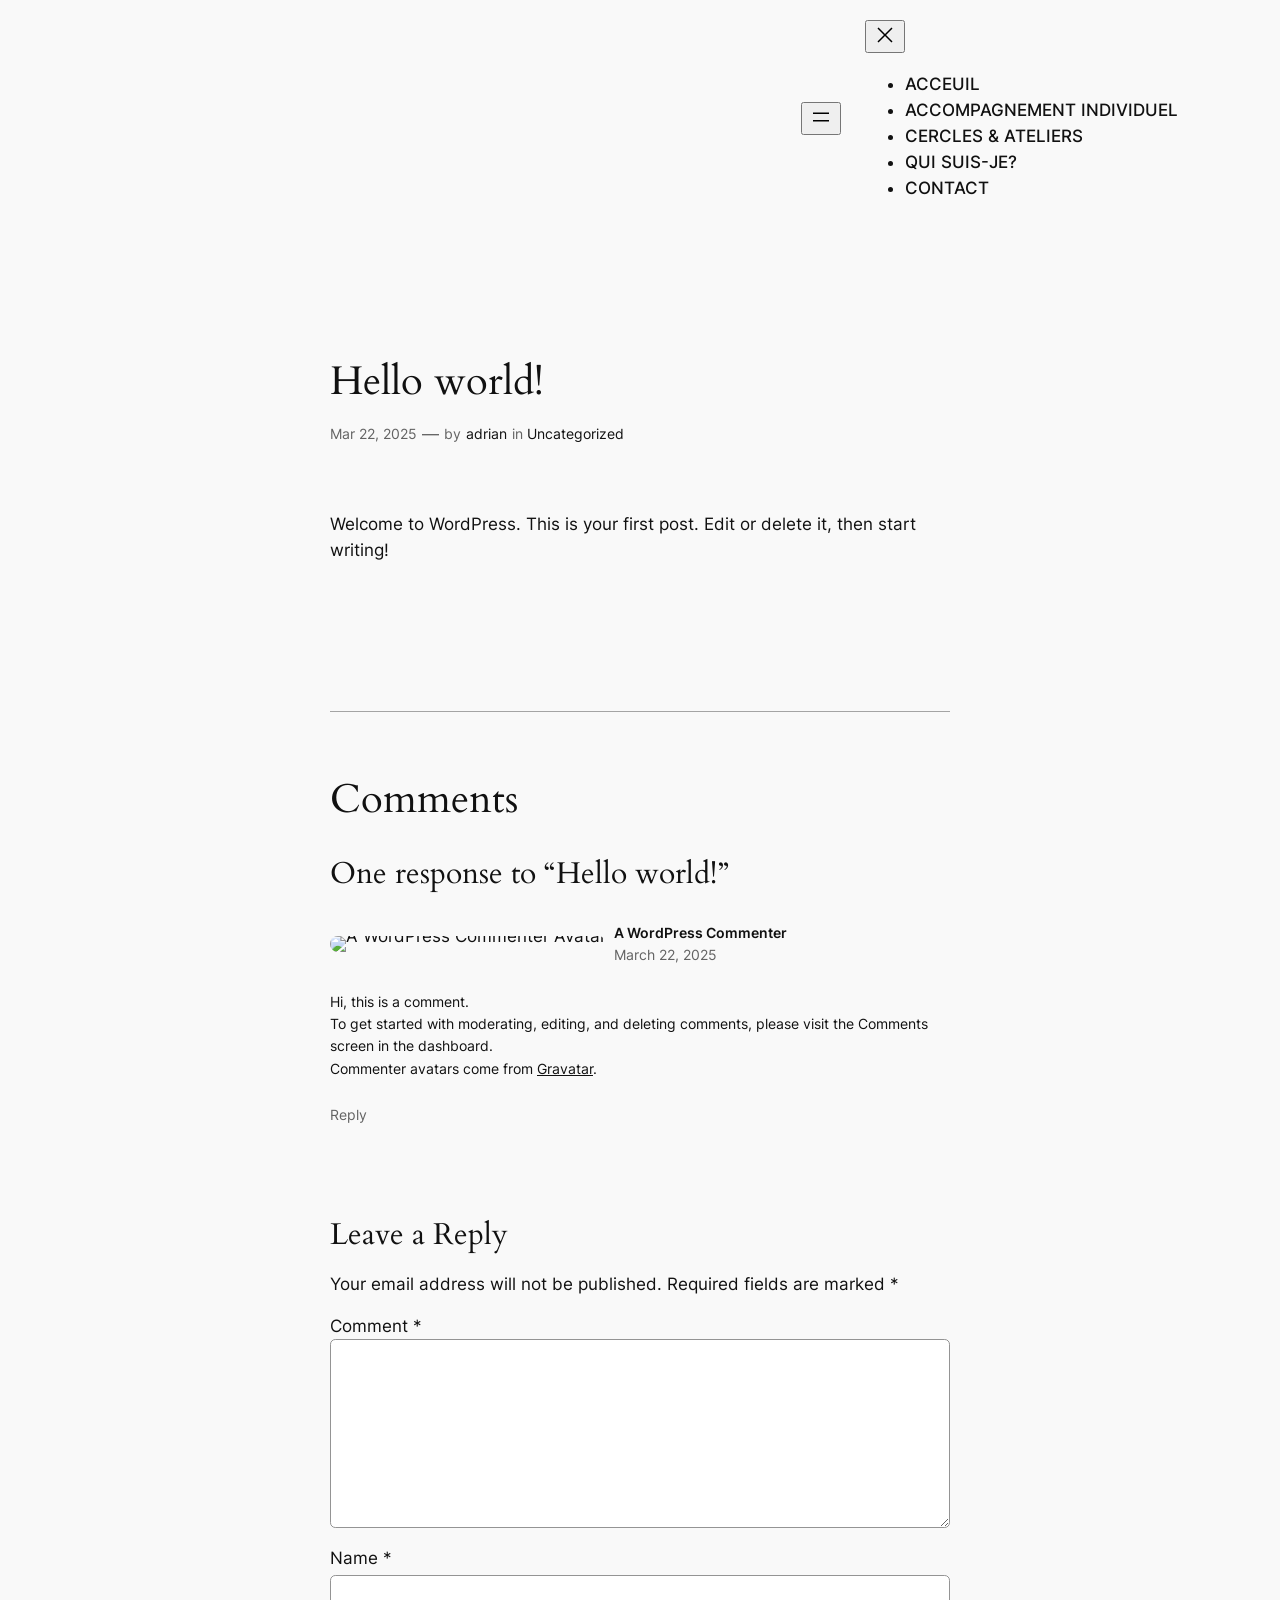
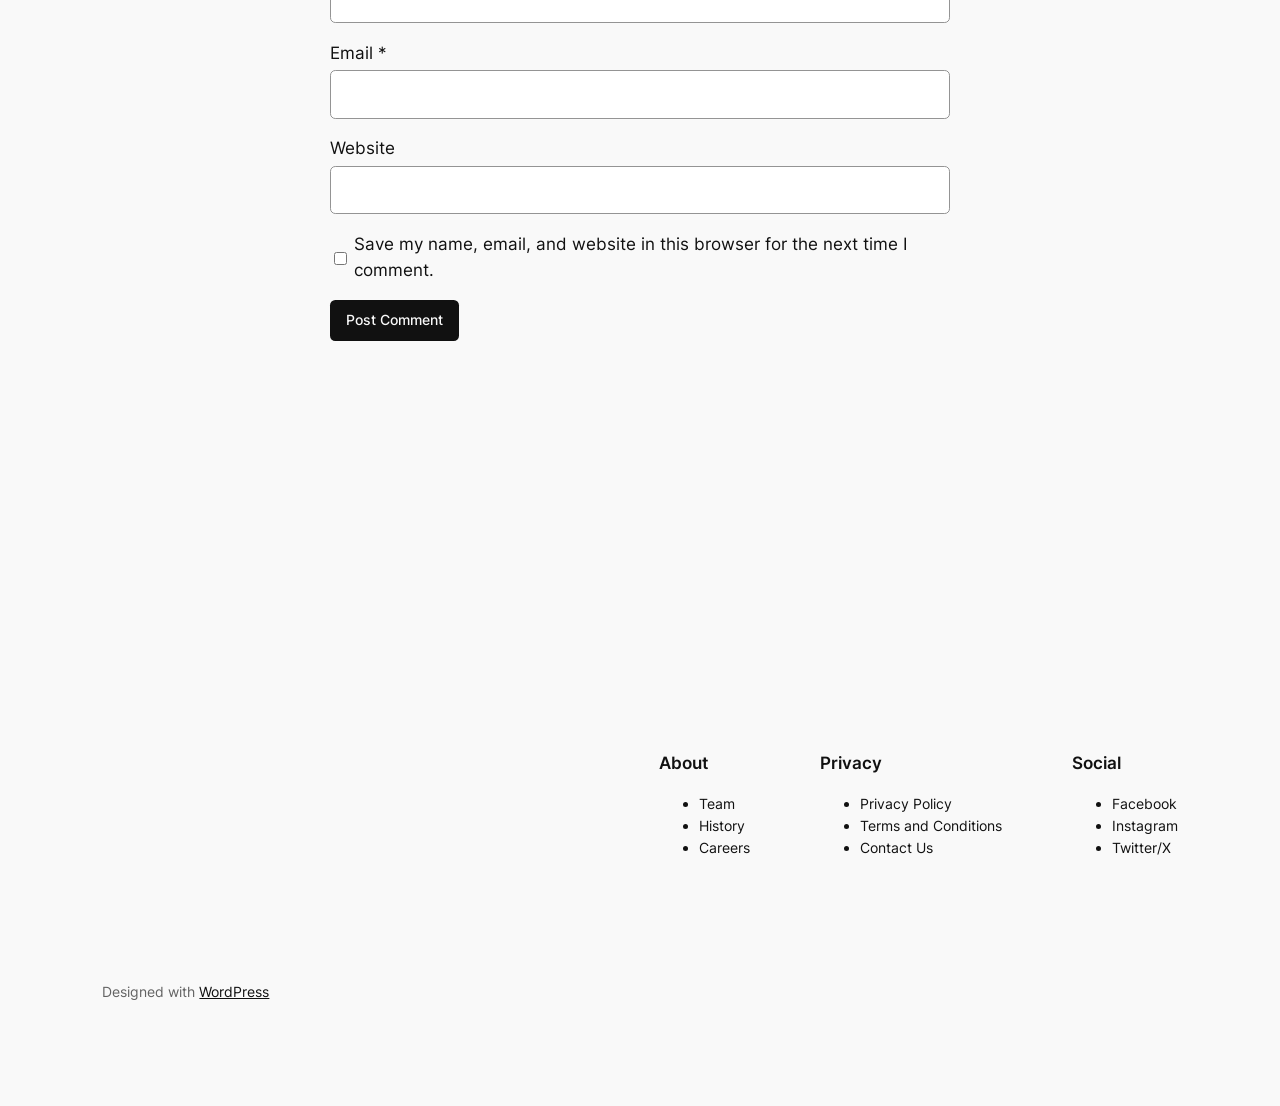
==== hello-world/index.html @ 6c6cd948 "first commit" ====
<!DOCTYPE html>
<html lang="en-US">
<head>
	<meta charset="UTF-8">
	<meta name="viewport" content="width=device-width, initial-scale=1">
<meta name="robots" content="max-image-preview:large">
	<style>img:is([sizes="auto" i], [sizes^="auto," i]) { contain-intrinsic-size: 3000px 1500px }</style>
	<title>Hello world!</title>
<link rel="alternate" type="application/rss+xml" title=" &raquo; Feed" href="/feed/">
<link rel="alternate" type="application/rss+xml" title=" &raquo; Comments Feed" href="/comments/feed/">
<link rel="alternate" type="application/rss+xml" title=" &raquo; Hello world! Comments Feed" href="/hello-world/feed/">
<script>
window._wpemojiSettings = {"baseUrl":"https:\/\/s.w.org\/images\/core\/emoji\/15.0.3\/72x72\/","ext":".png","svgUrl":"https:\/\/s.w.org\/images\/core\/emoji\/15.0.3\/svg\/","svgExt":".svg","source":{"concatemoji":"\/wp-includes\/js\/wp-emoji-release.min.js?ver=6.7.2"}};
/*! This file is auto-generated */
!function(i,n){var o,s,e;function c(e){try{var t={supportTests:e,timestamp:(new Date).valueOf()};sessionStorage.setItem(o,JSON.stringify(t))}catch(e){}}function p(e,t,n){e.clearRect(0,0,e.canvas.width,e.canvas.height),e.fillText(t,0,0);var t=new Uint32Array(e.getImageData(0,0,e.canvas.width,e.canvas.height).data),r=(e.clearRect(0,0,e.canvas.width,e.canvas.height),e.fillText(n,0,0),new Uint32Array(e.getImageData(0,0,e.canvas.width,e.canvas.height).data));return t.every(function(e,t){return e===r[t]})}function u(e,t,n){switch(t){case"flag":return n(e,"🏳️‍⚧️","🏳️​⚧️")?!1:!n(e,"🇺🇳","🇺​🇳")&&!n(e,"🏴󠁧󠁢󠁥󠁮󠁧󠁿","🏴​󠁧​󠁢​󠁥​󠁮​󠁧​󠁿");case"emoji":return!n(e,"🐦‍⬛","🐦​⬛")}return!1}function f(e,t,n){var r="undefined"!=typeof WorkerGlobalScope&&self instanceof WorkerGlobalScope?new OffscreenCanvas(300,150):i.createElement("canvas"),a=r.getContext("2d",{willReadFrequently:!0}),o=(a.textBaseline="top",a.font="600 32px Arial",{});return e.forEach(function(e){o[e]=t(a,e,n)}),o}function t(e){var t=i.createElement("script");t.src=e,t.defer=!0,i.head.appendChild(t)}"undefined"!=typeof Promise&&(o="wpEmojiSettingsSupports",s=["flag","emoji"],n.supports={everything:!0,everythingExceptFlag:!0},e=new Promise(function(e){i.addEventListener("DOMContentLoaded",e,{once:!0})}),new Promise(function(t){var n=function(){try{var e=JSON.parse(sessionStorage.getItem(o));if("object"==typeof e&&"number"==typeof e.timestamp&&(new Date).valueOf()<e.timestamp+604800&&"object"==typeof e.supportTests)return e.supportTests}catch(e){}return null}();if(!n){if("undefined"!=typeof Worker&&"undefined"!=typeof OffscreenCanvas&&"undefined"!=typeof URL&&URL.createObjectURL&&"undefined"!=typeof Blob)try{var e="postMessage("+f.toString()+"("+[JSON.stringify(s),u.toString(),p.toString()].join(",")+"));",r=new Blob([e],{type:"text/javascript"}),a=new Worker(URL.createObjectURL(r),{name:"wpTestEmojiSupports"});return void(a.onmessage=function(e){c(n=e.data),a.terminate(),t(n)})}catch(e){}c(n=f(s,u,p))}t(n)}).then(function(e){for(var t in e)n.supports[t]=e[t],n.supports.everything=n.supports.everything&&n.supports[t],"flag"!==t&&(n.supports.everythingExceptFlag=n.supports.everythingExceptFlag&&n.supports[t]);n.supports.everythingExceptFlag=n.supports.everythingExceptFlag&&!n.supports.flag,n.DOMReady=!1,n.readyCallback=function(){n.DOMReady=!0}}).then(function(){return e}).then(function(){var e;n.supports.everything||(n.readyCallback(),(e=n.source||{}).concatemoji?t(e.concatemoji):e.wpemoji&&e.twemoji&&(t(e.twemoji),t(e.wpemoji)))}))}((window,document),window._wpemojiSettings);
</script>
<style id="wp-block-site-logo-inline-css">.wp-block-site-logo{box-sizing:border-box;line-height:0}.wp-block-site-logo a{display:inline-block;line-height:0}.wp-block-site-logo.is-default-size img{height:auto;width:120px}.wp-block-site-logo img{height:auto;max-width:100%}.wp-block-site-logo a,.wp-block-site-logo img{border-radius:inherit}.wp-block-site-logo.aligncenter{margin-left:auto;margin-right:auto;text-align:center}:root :where(.wp-block-site-logo.is-style-rounded){border-radius:9999px}</style>
<style id="wp-block-group-inline-css">.wp-block-group{box-sizing:border-box}:where(.wp-block-group.wp-block-group-is-layout-constrained){position:relative}</style>
<style id="wp-block-navigation-link-inline-css">.wp-block-navigation .wp-block-navigation-item__label{overflow-wrap:break-word}.wp-block-navigation .wp-block-navigation-item__description{display:none}.link-ui-tools{border-top:1px solid #f0f0f0;padding:8px}.link-ui-block-inserter{padding-top:8px}.link-ui-block-inserter__back{margin-left:8px;text-transform:uppercase}

				.is-style-arrow-link .wp-block-navigation-item__label:after {
					content: "\2197";
					padding-inline-start: 0.25rem;
					vertical-align: middle;
					text-decoration: none;
					display: inline-block;
				}</style>
<link rel="stylesheet" id="wp-block-navigation-css" href="/wp-includes/blocks/navigation/style.min.css?ver=6.7.2" media="all">
<style id="wp-block-post-featured-image-inline-css">.wp-block-post-featured-image{margin-left:0;margin-right:0}.wp-block-post-featured-image a{display:block;height:100%}.wp-block-post-featured-image :where(img){box-sizing:border-box;height:auto;max-width:100%;vertical-align:bottom;width:100%}.wp-block-post-featured-image.alignfull img,.wp-block-post-featured-image.alignwide img{width:100%}.wp-block-post-featured-image .wp-block-post-featured-image__overlay.has-background-dim{background-color:#000;inset:0;position:absolute}.wp-block-post-featured-image{position:relative}.wp-block-post-featured-image .wp-block-post-featured-image__overlay.has-background-gradient{background-color:initial}.wp-block-post-featured-image .wp-block-post-featured-image__overlay.has-background-dim-0{opacity:0}.wp-block-post-featured-image .wp-block-post-featured-image__overlay.has-background-dim-10{opacity:.1}.wp-block-post-featured-image .wp-block-post-featured-image__overlay.has-background-dim-20{opacity:.2}.wp-block-post-featured-image .wp-block-post-featured-image__overlay.has-background-dim-30{opacity:.3}.wp-block-post-featured-image .wp-block-post-featured-image__overlay.has-background-dim-40{opacity:.4}.wp-block-post-featured-image .wp-block-post-featured-image__overlay.has-background-dim-50{opacity:.5}.wp-block-post-featured-image .wp-block-post-featured-image__overlay.has-background-dim-60{opacity:.6}.wp-block-post-featured-image .wp-block-post-featured-image__overlay.has-background-dim-70{opacity:.7}.wp-block-post-featured-image .wp-block-post-featured-image__overlay.has-background-dim-80{opacity:.8}.wp-block-post-featured-image .wp-block-post-featured-image__overlay.has-background-dim-90{opacity:.9}.wp-block-post-featured-image .wp-block-post-featured-image__overlay.has-background-dim-100{opacity:1}.wp-block-post-featured-image:where(.alignleft,.alignright){width:100%}</style>
<style id="wp-block-post-title-inline-css">.wp-block-post-title{box-sizing:border-box;word-break:break-word}.wp-block-post-title :where(a){display:inline-block;font-family:inherit;font-size:inherit;font-style:inherit;font-weight:inherit;letter-spacing:inherit;line-height:inherit;text-decoration:inherit}</style>
<style id="wp-block-post-date-inline-css">.wp-block-post-date{box-sizing:border-box}</style>
<style id="wp-block-paragraph-inline-css">.is-small-text{font-size:.875em}.is-regular-text{font-size:1em}.is-large-text{font-size:2.25em}.is-larger-text{font-size:3em}.has-drop-cap:not(:focus):first-letter{float:left;font-size:8.4em;font-style:normal;font-weight:100;line-height:.68;margin:.05em .1em 0 0;text-transform:uppercase}body.rtl .has-drop-cap:not(:focus):first-letter{float:none;margin-left:.1em}p.has-drop-cap.has-background{overflow:hidden}:root :where(p.has-background){padding:1.25em 2.375em}:where(p.has-text-color:not(.has-link-color)) a{color:inherit}p.has-text-align-left[style*="writing-mode:vertical-lr"],p.has-text-align-right[style*="writing-mode:vertical-rl"]{rotate:180deg}</style>
<style id="wp-block-post-author-name-inline-css">.wp-block-post-author-name{box-sizing:border-box}</style>
<style id="wp-block-post-terms-inline-css">.wp-block-post-terms{box-sizing:border-box}.wp-block-post-terms .wp-block-post-terms__separator{white-space:pre-wrap}

				.is-style-pill a,
				.is-style-pill span:not([class], [data-rich-text-placeholder]) {
					display: inline-block;
					background-color: var(--wp--preset--color--base-2);
					padding: 0.375rem 0.875rem;
					border-radius: var(--wp--preset--spacing--20);
				}

				.is-style-pill a:hover {
					background-color: var(--wp--preset--color--contrast-3);
				}</style>
<style id="wp-block-post-content-inline-css">.wp-block-post-content{display:flow-root}</style>
<style id="wp-block-spacer-inline-css">.wp-block-spacer{clear:both}</style>
<style id="wp-block-separator-inline-css">@charset "UTF-8";.wp-block-separator{border:none;border-top:2px solid}:root :where(.wp-block-separator.is-style-dots){height:auto;line-height:1;text-align:center}:root :where(.wp-block-separator.is-style-dots):before{color:currentColor;content:"···";font-family:serif;font-size:1.5em;letter-spacing:2em;padding-left:2em}.wp-block-separator.is-style-dots{background:none!important;border:none!important}</style>
<style id="wp-block-heading-inline-css">h1.has-background,h2.has-background,h3.has-background,h4.has-background,h5.has-background,h6.has-background{padding:1.25em 2.375em}h1.has-text-align-left[style*=writing-mode]:where([style*=vertical-lr]),h1.has-text-align-right[style*=writing-mode]:where([style*=vertical-rl]),h2.has-text-align-left[style*=writing-mode]:where([style*=vertical-lr]),h2.has-text-align-right[style*=writing-mode]:where([style*=vertical-rl]),h3.has-text-align-left[style*=writing-mode]:where([style*=vertical-lr]),h3.has-text-align-right[style*=writing-mode]:where([style*=vertical-rl]),h4.has-text-align-left[style*=writing-mode]:where([style*=vertical-lr]),h4.has-text-align-right[style*=writing-mode]:where([style*=vertical-rl]),h5.has-text-align-left[style*=writing-mode]:where([style*=vertical-lr]),h5.has-text-align-right[style*=writing-mode]:where([style*=vertical-rl]),h6.has-text-align-left[style*=writing-mode]:where([style*=vertical-lr]),h6.has-text-align-right[style*=writing-mode]:where([style*=vertical-rl]){rotate:180deg}

				.is-style-asterisk:before {
					content: '';
					width: 1.5rem;
					height: 3rem;
					background: var(--wp--preset--color--contrast-2, currentColor);
					clip-path: path('M11.93.684v8.039l5.633-5.633 1.216 1.23-5.66 5.66h8.04v1.737H13.2l5.701 5.701-1.23 1.23-5.742-5.742V21h-1.737v-8.094l-5.77 5.77-1.23-1.217 5.743-5.742H.842V9.98h8.162l-5.701-5.7 1.23-1.231 5.66 5.66V.684h1.737Z');
					display: block;
				}

				/* Hide the asterisk if the heading has no content, to avoid using empty headings to display the asterisk only, which is an A11Y issue */
				.is-style-asterisk:empty:before {
					content: none;
				}

				.is-style-asterisk:-moz-only-whitespace:before {
					content: none;
				}

				.is-style-asterisk.has-text-align-center:before {
					margin: 0 auto;
				}

				.is-style-asterisk.has-text-align-right:before {
					margin-left: auto;
				}

				.rtl .is-style-asterisk.has-text-align-left:before {
					margin-right: auto;
				}</style>
<style id="wp-block-avatar-inline-css">.wp-block-avatar{line-height:0}.wp-block-avatar,.wp-block-avatar img{box-sizing:border-box}.wp-block-avatar.aligncenter{text-align:center}</style>
<style id="wp-block-comment-author-name-inline-css">.wp-block-comment-author-name{box-sizing:border-box}</style>
<style id="wp-block-comment-date-inline-css">.wp-block-comment-date{box-sizing:border-box}</style>
<style id="wp-block-comment-content-inline-css">.comment-awaiting-moderation{display:block;font-size:.875em;line-height:1.5}.wp-block-comment-content{box-sizing:border-box}</style>
<style id="wp-block-comment-edit-link-inline-css">.wp-block-comment-edit-link{box-sizing:border-box}</style>
<style id="wp-block-comment-reply-link-inline-css">.wp-block-comment-reply-link{box-sizing:border-box}</style>
<style id="wp-block-comment-template-inline-css">.wp-block-comment-template{box-sizing:border-box;list-style:none;margin-bottom:0;max-width:100%;padding:0}.wp-block-comment-template li{clear:both}.wp-block-comment-template ol{list-style:none;margin-bottom:0;max-width:100%;padding-left:2rem}.wp-block-comment-template.alignleft{float:left}.wp-block-comment-template.aligncenter{margin-left:auto;margin-right:auto;width:-moz-fit-content;width:fit-content}.wp-block-comment-template.alignright{float:right}</style>
<style id="wp-block-comments-pagination-inline-css">.wp-block-comments-pagination>.wp-block-comments-pagination-next,.wp-block-comments-pagination>.wp-block-comments-pagination-numbers,.wp-block-comments-pagination>.wp-block-comments-pagination-previous{margin-bottom:.5em;margin-right:.5em}.wp-block-comments-pagination>.wp-block-comments-pagination-next:last-child,.wp-block-comments-pagination>.wp-block-comments-pagination-numbers:last-child,.wp-block-comments-pagination>.wp-block-comments-pagination-previous:last-child{margin-right:0}.wp-block-comments-pagination .wp-block-comments-pagination-previous-arrow{display:inline-block;margin-right:1ch}.wp-block-comments-pagination .wp-block-comments-pagination-previous-arrow:not(.is-arrow-chevron){transform:scaleX(1)}.wp-block-comments-pagination .wp-block-comments-pagination-next-arrow{display:inline-block;margin-left:1ch}.wp-block-comments-pagination .wp-block-comments-pagination-next-arrow:not(.is-arrow-chevron){transform:scaleX(1)}.wp-block-comments-pagination.aligncenter{justify-content:center}</style>
<style id="wp-block-post-comments-form-inline-css">:where(.wp-block-post-comments-form) input:not([type=submit]),:where(.wp-block-post-comments-form) textarea{border:1px solid #949494;font-family:inherit;font-size:1em}:where(.wp-block-post-comments-form) input:where(:not([type=submit]):not([type=checkbox])),:where(.wp-block-post-comments-form) textarea{padding:calc(.667em + 2px)}.wp-block-post-comments-form{box-sizing:border-box}.wp-block-post-comments-form[style*=font-weight] :where(.comment-reply-title){font-weight:inherit}.wp-block-post-comments-form[style*=font-family] :where(.comment-reply-title){font-family:inherit}.wp-block-post-comments-form[class*=-font-size] :where(.comment-reply-title),.wp-block-post-comments-form[style*=font-size] :where(.comment-reply-title){font-size:inherit}.wp-block-post-comments-form[style*=line-height] :where(.comment-reply-title){line-height:inherit}.wp-block-post-comments-form[style*=font-style] :where(.comment-reply-title){font-style:inherit}.wp-block-post-comments-form[style*=letter-spacing] :where(.comment-reply-title){letter-spacing:inherit}.wp-block-post-comments-form :where(input[type=submit]){box-shadow:none;cursor:pointer;display:inline-block;overflow-wrap:break-word;text-align:center}.wp-block-post-comments-form .comment-form input:not([type=submit]):not([type=checkbox]):not([type=hidden]),.wp-block-post-comments-form .comment-form textarea{box-sizing:border-box;display:block;width:100%}.wp-block-post-comments-form .comment-form-author label,.wp-block-post-comments-form .comment-form-email label,.wp-block-post-comments-form .comment-form-url label{display:block;margin-bottom:.25em}.wp-block-post-comments-form .comment-form-cookies-consent{display:flex;gap:.25em}.wp-block-post-comments-form .comment-form-cookies-consent #wp-comment-cookies-consent{margin-top:.35em}.wp-block-post-comments-form .comment-reply-title{margin-bottom:0}.wp-block-post-comments-form .comment-reply-title :where(small){font-size:var(--wp--preset--font-size--medium,smaller);margin-left:.5em}</style>
<style id="wp-block-buttons-inline-css">.wp-block-buttons.is-vertical{flex-direction:column}.wp-block-buttons.is-vertical>.wp-block-button:last-child{margin-bottom:0}.wp-block-buttons>.wp-block-button{display:inline-block;margin:0}.wp-block-buttons.is-content-justification-left{justify-content:flex-start}.wp-block-buttons.is-content-justification-left.is-vertical{align-items:flex-start}.wp-block-buttons.is-content-justification-center{justify-content:center}.wp-block-buttons.is-content-justification-center.is-vertical{align-items:center}.wp-block-buttons.is-content-justification-right{justify-content:flex-end}.wp-block-buttons.is-content-justification-right.is-vertical{align-items:flex-end}.wp-block-buttons.is-content-justification-space-between{justify-content:space-between}.wp-block-buttons.aligncenter{text-align:center}.wp-block-buttons:not(.is-content-justification-space-between,.is-content-justification-right,.is-content-justification-left,.is-content-justification-center) .wp-block-button.aligncenter{margin-left:auto;margin-right:auto;width:100%}.wp-block-buttons[style*=text-decoration] .wp-block-button,.wp-block-buttons[style*=text-decoration] .wp-block-button__link{text-decoration:inherit}.wp-block-buttons.has-custom-font-size .wp-block-button__link{font-size:inherit}.wp-block-button.aligncenter{text-align:center}</style>
<style id="wp-block-button-inline-css">.wp-block-button__link{box-sizing:border-box;cursor:pointer;display:inline-block;text-align:center;word-break:break-word}.wp-block-button__link.aligncenter{text-align:center}.wp-block-button__link.alignright{text-align:right}:where(.wp-block-button__link){border-radius:9999px;box-shadow:none;padding:calc(.667em + 2px) calc(1.333em + 2px);text-decoration:none}.wp-block-button[style*=text-decoration] .wp-block-button__link{text-decoration:inherit}.wp-block-buttons>.wp-block-button.has-custom-width{max-width:none}.wp-block-buttons>.wp-block-button.has-custom-width .wp-block-button__link{width:100%}.wp-block-buttons>.wp-block-button.has-custom-font-size .wp-block-button__link{font-size:inherit}.wp-block-buttons>.wp-block-button.wp-block-button__width-25{width:calc(25% - var(--wp--style--block-gap, .5em)*.75)}.wp-block-buttons>.wp-block-button.wp-block-button__width-50{width:calc(50% - var(--wp--style--block-gap, .5em)*.5)}.wp-block-buttons>.wp-block-button.wp-block-button__width-75{width:calc(75% - var(--wp--style--block-gap, .5em)*.25)}.wp-block-buttons>.wp-block-button.wp-block-button__width-100{flex-basis:100%;width:100%}.wp-block-buttons.is-vertical>.wp-block-button.wp-block-button__width-25{width:25%}.wp-block-buttons.is-vertical>.wp-block-button.wp-block-button__width-50{width:50%}.wp-block-buttons.is-vertical>.wp-block-button.wp-block-button__width-75{width:75%}.wp-block-button.is-style-squared,.wp-block-button__link.wp-block-button.is-style-squared{border-radius:0}.wp-block-button.no-border-radius,.wp-block-button__link.no-border-radius{border-radius:0!important}:root :where(.wp-block-button .wp-block-button__link.is-style-outline),:root :where(.wp-block-button.is-style-outline>.wp-block-button__link){border:2px solid;padding:.667em 1.333em}:root :where(.wp-block-button .wp-block-button__link.is-style-outline:not(.has-text-color)),:root :where(.wp-block-button.is-style-outline>.wp-block-button__link:not(.has-text-color)){color:currentColor}:root :where(.wp-block-button .wp-block-button__link.is-style-outline:not(.has-background)),:root :where(.wp-block-button.is-style-outline>.wp-block-button__link:not(.has-background)){background-color:initial;background-image:none}</style>
<style id="wp-block-comments-inline-css">.wp-block-post-comments{box-sizing:border-box}.wp-block-post-comments .alignleft{float:left}.wp-block-post-comments .alignright{float:right}.wp-block-post-comments .navigation:after{clear:both;content:"";display:table}.wp-block-post-comments .commentlist{clear:both;list-style:none;margin:0;padding:0}.wp-block-post-comments .commentlist .comment{min-height:2.25em;padding-left:3.25em}.wp-block-post-comments .commentlist .comment p{font-size:1em;line-height:1.8;margin:1em 0}.wp-block-post-comments .commentlist .children{list-style:none;margin:0;padding:0}.wp-block-post-comments .comment-author{line-height:1.5}.wp-block-post-comments .comment-author .avatar{border-radius:1.5em;display:block;float:left;height:2.5em;margin-right:.75em;margin-top:.5em;width:2.5em}.wp-block-post-comments .comment-author cite{font-style:normal}.wp-block-post-comments .comment-meta{font-size:.875em;line-height:1.5}.wp-block-post-comments .comment-meta b{font-weight:400}.wp-block-post-comments .comment-meta .comment-awaiting-moderation{display:block;margin-bottom:1em;margin-top:1em}.wp-block-post-comments .comment-body .commentmetadata{font-size:.875em}.wp-block-post-comments .comment-form-author label,.wp-block-post-comments .comment-form-comment label,.wp-block-post-comments .comment-form-email label,.wp-block-post-comments .comment-form-url label{display:block;margin-bottom:.25em}.wp-block-post-comments .comment-form input:not([type=submit]):not([type=checkbox]),.wp-block-post-comments .comment-form textarea{box-sizing:border-box;display:block;width:100%}.wp-block-post-comments .comment-form-cookies-consent{display:flex;gap:.25em}.wp-block-post-comments .comment-form-cookies-consent #wp-comment-cookies-consent{margin-top:.35em}.wp-block-post-comments .comment-reply-title{margin-bottom:0}.wp-block-post-comments .comment-reply-title :where(small){font-size:var(--wp--preset--font-size--medium,smaller);margin-left:.5em}.wp-block-post-comments .reply{font-size:.875em;margin-bottom:1.4em}.wp-block-post-comments input:not([type=submit]),.wp-block-post-comments textarea{border:1px solid #949494;font-family:inherit;font-size:1em}.wp-block-post-comments input:not([type=submit]):not([type=checkbox]),.wp-block-post-comments textarea{padding:calc(.667em + 2px)}:where(.wp-block-post-comments input[type=submit]){border:none}</style>
<style id="wp-block-post-navigation-link-inline-css">.wp-block-post-navigation-link .wp-block-post-navigation-link__arrow-previous{display:inline-block;margin-right:1ch}.wp-block-post-navigation-link .wp-block-post-navigation-link__arrow-previous:not(.is-arrow-chevron){transform:scaleX(1)}.wp-block-post-navigation-link .wp-block-post-navigation-link__arrow-next{display:inline-block;margin-left:1ch}.wp-block-post-navigation-link .wp-block-post-navigation-link__arrow-next:not(.is-arrow-chevron){transform:scaleX(1)}.wp-block-post-navigation-link.has-text-align-left[style*="writing-mode: vertical-lr"],.wp-block-post-navigation-link.has-text-align-right[style*="writing-mode: vertical-rl"]{rotate:180deg}</style>
<style id="wp-block-site-title-inline-css">.wp-block-site-title{box-sizing:border-box}.wp-block-site-title :where(a){color:inherit;font-family:inherit;font-size:inherit;font-style:inherit;font-weight:inherit;letter-spacing:inherit;line-height:inherit;text-decoration:inherit}</style>
<style id="wp-block-site-tagline-inline-css">.wp-block-site-tagline{box-sizing:border-box}</style>
<style id="wp-block-columns-inline-css">.wp-block-columns{align-items:normal!important;box-sizing:border-box;display:flex;flex-wrap:wrap!important}@media (min-width:782px){.wp-block-columns{flex-wrap:nowrap!important}}.wp-block-columns.are-vertically-aligned-top{align-items:flex-start}.wp-block-columns.are-vertically-aligned-center{align-items:center}.wp-block-columns.are-vertically-aligned-bottom{align-items:flex-end}@media (max-width:781px){.wp-block-columns:not(.is-not-stacked-on-mobile)>.wp-block-column{flex-basis:100%!important}}@media (min-width:782px){.wp-block-columns:not(.is-not-stacked-on-mobile)>.wp-block-column{flex-basis:0;flex-grow:1}.wp-block-columns:not(.is-not-stacked-on-mobile)>.wp-block-column[style*=flex-basis]{flex-grow:0}}.wp-block-columns.is-not-stacked-on-mobile{flex-wrap:nowrap!important}.wp-block-columns.is-not-stacked-on-mobile>.wp-block-column{flex-basis:0;flex-grow:1}.wp-block-columns.is-not-stacked-on-mobile>.wp-block-column[style*=flex-basis]{flex-grow:0}:where(.wp-block-columns){margin-bottom:1.75em}:where(.wp-block-columns.has-background){padding:1.25em 2.375em}.wp-block-column{flex-grow:1;min-width:0;overflow-wrap:break-word;word-break:break-word}.wp-block-column.is-vertically-aligned-top{align-self:flex-start}.wp-block-column.is-vertically-aligned-center{align-self:center}.wp-block-column.is-vertically-aligned-bottom{align-self:flex-end}.wp-block-column.is-vertically-aligned-stretch{align-self:stretch}.wp-block-column.is-vertically-aligned-bottom,.wp-block-column.is-vertically-aligned-center,.wp-block-column.is-vertically-aligned-top{width:100%}</style>
<style id="wp-emoji-styles-inline-css">img.wp-smiley, img.emoji {
		display: inline !important;
		border: none !important;
		box-shadow: none !important;
		height: 1em !important;
		width: 1em !important;
		margin: 0 0.07em !important;
		vertical-align: -0.1em !important;
		background: none !important;
		padding: 0 !important;
	}</style>
<link rel="stylesheet" id="wp-block-library-css" href="/wp-includes/css/dist/block-library/common.min.css?ver=6.7.2" media="all">
<style id="global-styles-inline-css">:root{--wp--preset--aspect-ratio--square: 1;--wp--preset--aspect-ratio--4-3: 4/3;--wp--preset--aspect-ratio--3-4: 3/4;--wp--preset--aspect-ratio--3-2: 3/2;--wp--preset--aspect-ratio--2-3: 2/3;--wp--preset--aspect-ratio--16-9: 16/9;--wp--preset--aspect-ratio--9-16: 9/16;--wp--preset--color--black: #000000;--wp--preset--color--cyan-bluish-gray: #abb8c3;--wp--preset--color--white: #ffffff;--wp--preset--color--pale-pink: #f78da7;--wp--preset--color--vivid-red: #cf2e2e;--wp--preset--color--luminous-vivid-orange: #ff6900;--wp--preset--color--luminous-vivid-amber: #fcb900;--wp--preset--color--light-green-cyan: #7bdcb5;--wp--preset--color--vivid-green-cyan: #00d084;--wp--preset--color--pale-cyan-blue: #8ed1fc;--wp--preset--color--vivid-cyan-blue: #0693e3;--wp--preset--color--vivid-purple: #9b51e0;--wp--preset--color--base: #f9f9f9;--wp--preset--color--base-2: #ffffff;--wp--preset--color--contrast: #111111;--wp--preset--color--contrast-2: #636363;--wp--preset--color--contrast-3: #A4A4A4;--wp--preset--color--accent: #cfcabe;--wp--preset--color--accent-2: #c2a990;--wp--preset--color--accent-3: #d8613c;--wp--preset--color--accent-4: #b1c5a4;--wp--preset--color--accent-5: #b5bdbc;--wp--preset--gradient--vivid-cyan-blue-to-vivid-purple: linear-gradient(135deg,rgba(6,147,227,1) 0%,rgb(155,81,224) 100%);--wp--preset--gradient--light-green-cyan-to-vivid-green-cyan: linear-gradient(135deg,rgb(122,220,180) 0%,rgb(0,208,130) 100%);--wp--preset--gradient--luminous-vivid-amber-to-luminous-vivid-orange: linear-gradient(135deg,rgba(252,185,0,1) 0%,rgba(255,105,0,1) 100%);--wp--preset--gradient--luminous-vivid-orange-to-vivid-red: linear-gradient(135deg,rgba(255,105,0,1) 0%,rgb(207,46,46) 100%);--wp--preset--gradient--very-light-gray-to-cyan-bluish-gray: linear-gradient(135deg,rgb(238,238,238) 0%,rgb(169,184,195) 100%);--wp--preset--gradient--cool-to-warm-spectrum: linear-gradient(135deg,rgb(74,234,220) 0%,rgb(151,120,209) 20%,rgb(207,42,186) 40%,rgb(238,44,130) 60%,rgb(251,105,98) 80%,rgb(254,248,76) 100%);--wp--preset--gradient--blush-light-purple: linear-gradient(135deg,rgb(255,206,236) 0%,rgb(152,150,240) 100%);--wp--preset--gradient--blush-bordeaux: linear-gradient(135deg,rgb(254,205,165) 0%,rgb(254,45,45) 50%,rgb(107,0,62) 100%);--wp--preset--gradient--luminous-dusk: linear-gradient(135deg,rgb(255,203,112) 0%,rgb(199,81,192) 50%,rgb(65,88,208) 100%);--wp--preset--gradient--pale-ocean: linear-gradient(135deg,rgb(255,245,203) 0%,rgb(182,227,212) 50%,rgb(51,167,181) 100%);--wp--preset--gradient--electric-grass: linear-gradient(135deg,rgb(202,248,128) 0%,rgb(113,206,126) 100%);--wp--preset--gradient--midnight: linear-gradient(135deg,rgb(2,3,129) 0%,rgb(40,116,252) 100%);--wp--preset--gradient--gradient-1: linear-gradient(to bottom, #cfcabe 0%, #F9F9F9 100%);--wp--preset--gradient--gradient-2: linear-gradient(to bottom, #C2A990 0%, #F9F9F9 100%);--wp--preset--gradient--gradient-3: linear-gradient(to bottom, #D8613C 0%, #F9F9F9 100%);--wp--preset--gradient--gradient-4: linear-gradient(to bottom, #B1C5A4 0%, #F9F9F9 100%);--wp--preset--gradient--gradient-5: linear-gradient(to bottom, #B5BDBC 0%, #F9F9F9 100%);--wp--preset--gradient--gradient-6: linear-gradient(to bottom, #A4A4A4 0%, #F9F9F9 100%);--wp--preset--gradient--gradient-7: linear-gradient(to bottom, #cfcabe 50%, #F9F9F9 50%);--wp--preset--gradient--gradient-8: linear-gradient(to bottom, #C2A990 50%, #F9F9F9 50%);--wp--preset--gradient--gradient-9: linear-gradient(to bottom, #D8613C 50%, #F9F9F9 50%);--wp--preset--gradient--gradient-10: linear-gradient(to bottom, #B1C5A4 50%, #F9F9F9 50%);--wp--preset--gradient--gradient-11: linear-gradient(to bottom, #B5BDBC 50%, #F9F9F9 50%);--wp--preset--gradient--gradient-12: linear-gradient(to bottom, #A4A4A4 50%, #F9F9F9 50%);--wp--preset--font-size--small: 0.9rem;--wp--preset--font-size--medium: 1.05rem;--wp--preset--font-size--large: clamp(1.39rem, 1.39rem + ((1vw - 0.2rem) * 0.767), 1.85rem);--wp--preset--font-size--x-large: clamp(1.85rem, 1.85rem + ((1vw - 0.2rem) * 1.083), 2.5rem);--wp--preset--font-size--xx-large: clamp(2.5rem, 2.5rem + ((1vw - 0.2rem) * 1.283), 3.27rem);--wp--preset--font-family--body: "Inter", sans-serif;--wp--preset--font-family--heading: Cardo;--wp--preset--font-family--system-sans-serif: -apple-system, BlinkMacSystemFont, avenir next, avenir, segoe ui, helvetica neue, helvetica, Cantarell, Ubuntu, roboto, noto, arial, sans-serif;--wp--preset--font-family--system-serif: Iowan Old Style, Apple Garamond, Baskerville, Times New Roman, Droid Serif, Times, Source Serif Pro, serif, Apple Color Emoji, Segoe UI Emoji, Segoe UI Symbol;--wp--preset--spacing--20: min(1.5rem, 2vw);--wp--preset--spacing--30: min(2.5rem, 3vw);--wp--preset--spacing--40: min(4rem, 5vw);--wp--preset--spacing--50: min(6.5rem, 8vw);--wp--preset--spacing--60: min(10.5rem, 13vw);--wp--preset--spacing--70: 3.38rem;--wp--preset--spacing--80: 5.06rem;--wp--preset--spacing--10: 1rem;--wp--preset--shadow--natural: 6px 6px 9px rgba(0, 0, 0, 0.2);--wp--preset--shadow--deep: 12px 12px 50px rgba(0, 0, 0, 0.4);--wp--preset--shadow--sharp: 6px 6px 0px rgba(0, 0, 0, 0.2);--wp--preset--shadow--outlined: 6px 6px 0px -3px rgba(255, 255, 255, 1), 6px 6px rgba(0, 0, 0, 1);--wp--preset--shadow--crisp: 6px 6px 0px rgba(0, 0, 0, 1);}:root { --wp--style--global--content-size: 620px;--wp--style--global--wide-size: 1280px; }:where(body) { margin: 0; }.wp-site-blocks { padding-top: var(--wp--style--root--padding-top); padding-bottom: var(--wp--style--root--padding-bottom); }.has-global-padding { padding-right: var(--wp--style--root--padding-right); padding-left: var(--wp--style--root--padding-left); }.has-global-padding > .alignfull { margin-right: calc(var(--wp--style--root--padding-right) * -1); margin-left: calc(var(--wp--style--root--padding-left) * -1); }.has-global-padding :where(:not(.alignfull.is-layout-flow) > .has-global-padding:not(.wp-block-block, .alignfull)) { padding-right: 0; padding-left: 0; }.has-global-padding :where(:not(.alignfull.is-layout-flow) > .has-global-padding:not(.wp-block-block, .alignfull)) > .alignfull { margin-left: 0; margin-right: 0; }.wp-site-blocks > .alignleft { float: left; margin-right: 2em; }.wp-site-blocks > .alignright { float: right; margin-left: 2em; }.wp-site-blocks > .aligncenter { justify-content: center; margin-left: auto; margin-right: auto; }:where(.wp-site-blocks) > * { margin-block-start: 1.2rem; margin-block-end: 0; }:where(.wp-site-blocks) > :first-child { margin-block-start: 0; }:where(.wp-site-blocks) > :last-child { margin-block-end: 0; }:root { --wp--style--block-gap: 1.2rem; }:root :where(.is-layout-flow) > :first-child{margin-block-start: 0;}:root :where(.is-layout-flow) > :last-child{margin-block-end: 0;}:root :where(.is-layout-flow) > *{margin-block-start: 1.2rem;margin-block-end: 0;}:root :where(.is-layout-constrained) > :first-child{margin-block-start: 0;}:root :where(.is-layout-constrained) > :last-child{margin-block-end: 0;}:root :where(.is-layout-constrained) > *{margin-block-start: 1.2rem;margin-block-end: 0;}:root :where(.is-layout-flex){gap: 1.2rem;}:root :where(.is-layout-grid){gap: 1.2rem;}.is-layout-flow > .alignleft{float: left;margin-inline-start: 0;margin-inline-end: 2em;}.is-layout-flow > .alignright{float: right;margin-inline-start: 2em;margin-inline-end: 0;}.is-layout-flow > .aligncenter{margin-left: auto !important;margin-right: auto !important;}.is-layout-constrained > .alignleft{float: left;margin-inline-start: 0;margin-inline-end: 2em;}.is-layout-constrained > .alignright{float: right;margin-inline-start: 2em;margin-inline-end: 0;}.is-layout-constrained > .aligncenter{margin-left: auto !important;margin-right: auto !important;}.is-layout-constrained > :where(:not(.alignleft):not(.alignright):not(.alignfull)){max-width: var(--wp--style--global--content-size);margin-left: auto !important;margin-right: auto !important;}.is-layout-constrained > .alignwide{max-width: var(--wp--style--global--wide-size);}body .is-layout-flex{display: flex;}.is-layout-flex{flex-wrap: wrap;align-items: center;}.is-layout-flex > :is(*, div){margin: 0;}body .is-layout-grid{display: grid;}.is-layout-grid > :is(*, div){margin: 0;}body{background-color: var(--wp--preset--color--base);color: var(--wp--preset--color--contrast);font-family: var(--wp--preset--font-family--body);font-size: var(--wp--preset--font-size--medium);font-style: normal;font-weight: 400;line-height: 1.55;--wp--style--root--padding-top: 0px;--wp--style--root--padding-right: var(--wp--preset--spacing--50);--wp--style--root--padding-bottom: 0px;--wp--style--root--padding-left: var(--wp--preset--spacing--50);}a:where(:not(.wp-element-button)){color: var(--wp--preset--color--contrast);text-decoration: underline;}:root :where(a:where(:not(.wp-element-button)):hover){text-decoration: none;}h1, h2, h3, h4, h5, h6{color: var(--wp--preset--color--contrast);font-family: var(--wp--preset--font-family--heading);font-weight: 400;line-height: 1.2;}h1{font-size: var(--wp--preset--font-size--xx-large);line-height: 1.15;}h2{font-size: var(--wp--preset--font-size--x-large);}h3{font-size: var(--wp--preset--font-size--large);}h4{font-size: clamp(1.1rem, 1.1rem + ((1vw - 0.2rem) * 0.767), 1.5rem);}h5{font-size: var(--wp--preset--font-size--medium);}h6{font-size: var(--wp--preset--font-size--small);}:root :where(.wp-element-button, .wp-block-button__link){background-color: var(--wp--preset--color--contrast);border-radius: .33rem;border-color: var(--wp--preset--color--contrast);border-width: 0;color: var(--wp--preset--color--base);font-family: inherit;font-size: var(--wp--preset--font-size--small);font-style: normal;font-weight: 500;line-height: inherit;padding-top: 0.6rem;padding-right: 1rem;padding-bottom: 0.6rem;padding-left: 1rem;text-decoration: none;}:root :where(.wp-element-button:hover, .wp-block-button__link:hover){background-color: var(--wp--preset--color--contrast-2);border-color: var(--wp--preset--color--contrast-2);color: var(--wp--preset--color--base);}:root :where(.wp-element-button:focus, .wp-block-button__link:focus){background-color: var(--wp--preset--color--contrast-2);border-color: var(--wp--preset--color--contrast-2);color: var(--wp--preset--color--base);outline-color: var(--wp--preset--color--contrast);outline-offset: 2px;}:root :where(.wp-element-button:active, .wp-block-button__link:active){background-color: var(--wp--preset--color--contrast);color: var(--wp--preset--color--base);}:root :where(.wp-element-caption, .wp-block-audio figcaption, .wp-block-embed figcaption, .wp-block-gallery figcaption, .wp-block-image figcaption, .wp-block-table figcaption, .wp-block-video figcaption){color: var(--wp--preset--color--contrast-2);font-family: var(--wp--preset--font-family--body);font-size: 0.8rem;}.has-black-color{color: var(--wp--preset--color--black) !important;}.has-cyan-bluish-gray-color{color: var(--wp--preset--color--cyan-bluish-gray) !important;}.has-white-color{color: var(--wp--preset--color--white) !important;}.has-pale-pink-color{color: var(--wp--preset--color--pale-pink) !important;}.has-vivid-red-color{color: var(--wp--preset--color--vivid-red) !important;}.has-luminous-vivid-orange-color{color: var(--wp--preset--color--luminous-vivid-orange) !important;}.has-luminous-vivid-amber-color{color: var(--wp--preset--color--luminous-vivid-amber) !important;}.has-light-green-cyan-color{color: var(--wp--preset--color--light-green-cyan) !important;}.has-vivid-green-cyan-color{color: var(--wp--preset--color--vivid-green-cyan) !important;}.has-pale-cyan-blue-color{color: var(--wp--preset--color--pale-cyan-blue) !important;}.has-vivid-cyan-blue-color{color: var(--wp--preset--color--vivid-cyan-blue) !important;}.has-vivid-purple-color{color: var(--wp--preset--color--vivid-purple) !important;}.has-base-color{color: var(--wp--preset--color--base) !important;}.has-base-2-color{color: var(--wp--preset--color--base-2) !important;}.has-contrast-color{color: var(--wp--preset--color--contrast) !important;}.has-contrast-2-color{color: var(--wp--preset--color--contrast-2) !important;}.has-contrast-3-color{color: var(--wp--preset--color--contrast-3) !important;}.has-accent-color{color: var(--wp--preset--color--accent) !important;}.has-accent-2-color{color: var(--wp--preset--color--accent-2) !important;}.has-accent-3-color{color: var(--wp--preset--color--accent-3) !important;}.has-accent-4-color{color: var(--wp--preset--color--accent-4) !important;}.has-accent-5-color{color: var(--wp--preset--color--accent-5) !important;}.has-black-background-color{background-color: var(--wp--preset--color--black) !important;}.has-cyan-bluish-gray-background-color{background-color: var(--wp--preset--color--cyan-bluish-gray) !important;}.has-white-background-color{background-color: var(--wp--preset--color--white) !important;}.has-pale-pink-background-color{background-color: var(--wp--preset--color--pale-pink) !important;}.has-vivid-red-background-color{background-color: var(--wp--preset--color--vivid-red) !important;}.has-luminous-vivid-orange-background-color{background-color: var(--wp--preset--color--luminous-vivid-orange) !important;}.has-luminous-vivid-amber-background-color{background-color: var(--wp--preset--color--luminous-vivid-amber) !important;}.has-light-green-cyan-background-color{background-color: var(--wp--preset--color--light-green-cyan) !important;}.has-vivid-green-cyan-background-color{background-color: var(--wp--preset--color--vivid-green-cyan) !important;}.has-pale-cyan-blue-background-color{background-color: var(--wp--preset--color--pale-cyan-blue) !important;}.has-vivid-cyan-blue-background-color{background-color: var(--wp--preset--color--vivid-cyan-blue) !important;}.has-vivid-purple-background-color{background-color: var(--wp--preset--color--vivid-purple) !important;}.has-base-background-color{background-color: var(--wp--preset--color--base) !important;}.has-base-2-background-color{background-color: var(--wp--preset--color--base-2) !important;}.has-contrast-background-color{background-color: var(--wp--preset--color--contrast) !important;}.has-contrast-2-background-color{background-color: var(--wp--preset--color--contrast-2) !important;}.has-contrast-3-background-color{background-color: var(--wp--preset--color--contrast-3) !important;}.has-accent-background-color{background-color: var(--wp--preset--color--accent) !important;}.has-accent-2-background-color{background-color: var(--wp--preset--color--accent-2) !important;}.has-accent-3-background-color{background-color: var(--wp--preset--color--accent-3) !important;}.has-accent-4-background-color{background-color: var(--wp--preset--color--accent-4) !important;}.has-accent-5-background-color{background-color: var(--wp--preset--color--accent-5) !important;}.has-black-border-color{border-color: var(--wp--preset--color--black) !important;}.has-cyan-bluish-gray-border-color{border-color: var(--wp--preset--color--cyan-bluish-gray) !important;}.has-white-border-color{border-color: var(--wp--preset--color--white) !important;}.has-pale-pink-border-color{border-color: var(--wp--preset--color--pale-pink) !important;}.has-vivid-red-border-color{border-color: var(--wp--preset--color--vivid-red) !important;}.has-luminous-vivid-orange-border-color{border-color: var(--wp--preset--color--luminous-vivid-orange) !important;}.has-luminous-vivid-amber-border-color{border-color: var(--wp--preset--color--luminous-vivid-amber) !important;}.has-light-green-cyan-border-color{border-color: var(--wp--preset--color--light-green-cyan) !important;}.has-vivid-green-cyan-border-color{border-color: var(--wp--preset--color--vivid-green-cyan) !important;}.has-pale-cyan-blue-border-color{border-color: var(--wp--preset--color--pale-cyan-blue) !important;}.has-vivid-cyan-blue-border-color{border-color: var(--wp--preset--color--vivid-cyan-blue) !important;}.has-vivid-purple-border-color{border-color: var(--wp--preset--color--vivid-purple) !important;}.has-base-border-color{border-color: var(--wp--preset--color--base) !important;}.has-base-2-border-color{border-color: var(--wp--preset--color--base-2) !important;}.has-contrast-border-color{border-color: var(--wp--preset--color--contrast) !important;}.has-contrast-2-border-color{border-color: var(--wp--preset--color--contrast-2) !important;}.has-contrast-3-border-color{border-color: var(--wp--preset--color--contrast-3) !important;}.has-accent-border-color{border-color: var(--wp--preset--color--accent) !important;}.has-accent-2-border-color{border-color: var(--wp--preset--color--accent-2) !important;}.has-accent-3-border-color{border-color: var(--wp--preset--color--accent-3) !important;}.has-accent-4-border-color{border-color: var(--wp--preset--color--accent-4) !important;}.has-accent-5-border-color{border-color: var(--wp--preset--color--accent-5) !important;}.has-vivid-cyan-blue-to-vivid-purple-gradient-background{background: var(--wp--preset--gradient--vivid-cyan-blue-to-vivid-purple) !important;}.has-light-green-cyan-to-vivid-green-cyan-gradient-background{background: var(--wp--preset--gradient--light-green-cyan-to-vivid-green-cyan) !important;}.has-luminous-vivid-amber-to-luminous-vivid-orange-gradient-background{background: var(--wp--preset--gradient--luminous-vivid-amber-to-luminous-vivid-orange) !important;}.has-luminous-vivid-orange-to-vivid-red-gradient-background{background: var(--wp--preset--gradient--luminous-vivid-orange-to-vivid-red) !important;}.has-very-light-gray-to-cyan-bluish-gray-gradient-background{background: var(--wp--preset--gradient--very-light-gray-to-cyan-bluish-gray) !important;}.has-cool-to-warm-spectrum-gradient-background{background: var(--wp--preset--gradient--cool-to-warm-spectrum) !important;}.has-blush-light-purple-gradient-background{background: var(--wp--preset--gradient--blush-light-purple) !important;}.has-blush-bordeaux-gradient-background{background: var(--wp--preset--gradient--blush-bordeaux) !important;}.has-luminous-dusk-gradient-background{background: var(--wp--preset--gradient--luminous-dusk) !important;}.has-pale-ocean-gradient-background{background: var(--wp--preset--gradient--pale-ocean) !important;}.has-electric-grass-gradient-background{background: var(--wp--preset--gradient--electric-grass) !important;}.has-midnight-gradient-background{background: var(--wp--preset--gradient--midnight) !important;}.has-gradient-1-gradient-background{background: var(--wp--preset--gradient--gradient-1) !important;}.has-gradient-2-gradient-background{background: var(--wp--preset--gradient--gradient-2) !important;}.has-gradient-3-gradient-background{background: var(--wp--preset--gradient--gradient-3) !important;}.has-gradient-4-gradient-background{background: var(--wp--preset--gradient--gradient-4) !important;}.has-gradient-5-gradient-background{background: var(--wp--preset--gradient--gradient-5) !important;}.has-gradient-6-gradient-background{background: var(--wp--preset--gradient--gradient-6) !important;}.has-gradient-7-gradient-background{background: var(--wp--preset--gradient--gradient-7) !important;}.has-gradient-8-gradient-background{background: var(--wp--preset--gradient--gradient-8) !important;}.has-gradient-9-gradient-background{background: var(--wp--preset--gradient--gradient-9) !important;}.has-gradient-10-gradient-background{background: var(--wp--preset--gradient--gradient-10) !important;}.has-gradient-11-gradient-background{background: var(--wp--preset--gradient--gradient-11) !important;}.has-gradient-12-gradient-background{background: var(--wp--preset--gradient--gradient-12) !important;}.has-small-font-size{font-size: var(--wp--preset--font-size--small) !important;}.has-medium-font-size{font-size: var(--wp--preset--font-size--medium) !important;}.has-large-font-size{font-size: var(--wp--preset--font-size--large) !important;}.has-x-large-font-size{font-size: var(--wp--preset--font-size--x-large) !important;}.has-xx-large-font-size{font-size: var(--wp--preset--font-size--xx-large) !important;}.has-body-font-family{font-family: var(--wp--preset--font-family--body) !important;}.has-heading-font-family{font-family: var(--wp--preset--font-family--heading) !important;}.has-system-sans-serif-font-family{font-family: var(--wp--preset--font-family--system-sans-serif) !important;}.has-system-serif-font-family{font-family: var(--wp--preset--font-family--system-serif) !important;}:where(.wp-site-blocks *:focus){outline-width:2px;outline-style:solid}
:root :where(.wp-block-avatar img){border-radius: 90px;}
:root :where(.wp-block-buttons-is-layout-flow) > :first-child{margin-block-start: 0;}:root :where(.wp-block-buttons-is-layout-flow) > :last-child{margin-block-end: 0;}:root :where(.wp-block-buttons-is-layout-flow) > *{margin-block-start: 0.7rem;margin-block-end: 0;}:root :where(.wp-block-buttons-is-layout-constrained) > :first-child{margin-block-start: 0;}:root :where(.wp-block-buttons-is-layout-constrained) > :last-child{margin-block-end: 0;}:root :where(.wp-block-buttons-is-layout-constrained) > *{margin-block-start: 0.7rem;margin-block-end: 0;}:root :where(.wp-block-buttons-is-layout-flex){gap: 0.7rem;}:root :where(.wp-block-buttons-is-layout-grid){gap: 0.7rem;}
:root :where(.wp-block-comment-author-name){color: var(--wp--preset--color--contrast);font-size: var(--wp--preset--font-size--small);font-style: normal;font-weight: 600;}
:root :where(.wp-block-comment-author-name a:where(:not(.wp-element-button))){color: var(--wp--preset--color--contrast);text-decoration: none;}
:root :where(.wp-block-comment-author-name a:where(:not(.wp-element-button)):hover){text-decoration: underline;}
:root :where(.wp-block-comment-content){font-size: var(--wp--preset--font-size--small);margin-top: var(--wp--preset--spacing--20);margin-bottom: var(--wp--preset--spacing--20);}
:root :where(.wp-block-comment-date){color: var(--wp--preset--color--contrast-2);font-size: var(--wp--preset--font-size--small);margin-top: 0px;margin-bottom: 0px;}
:root :where(.wp-block-comment-date a:where(:not(.wp-element-button))){color: var(--wp--preset--color--contrast-2);text-decoration: none;}
:root :where(.wp-block-comment-date a:where(:not(.wp-element-button)):hover){text-decoration: underline;}
:root :where(.wp-block-comment-edit-link){font-size: var(--wp--preset--font-size--small);}
:root :where(.wp-block-comment-edit-link a:where(:not(.wp-element-button))){color: var(--wp--preset--color--contrast-2);text-decoration: none;}
:root :where(.wp-block-comment-edit-link a:where(:not(.wp-element-button)):hover){text-decoration: underline;}
:root :where(.wp-block-comment-reply-link){font-size: var(--wp--preset--font-size--small);}
:root :where(.wp-block-comment-reply-link a:where(:not(.wp-element-button))){color: var(--wp--preset--color--contrast-2);text-decoration: none;}
:root :where(.wp-block-comment-reply-link a:where(:not(.wp-element-button)):hover){text-decoration: underline;}
:root :where(.wp-block-post-comments-form textarea, .wp-block-post-comments-form input){border-radius:.33rem}
:root :where(.wp-block-comments-pagination){font-size: var(--wp--preset--font-size--small);}
:root :where(.wp-block-comments-pagination-next){font-size: var(--wp--preset--font-size--small);}
:root :where(.wp-block-comments-pagination-previous){font-size: var(--wp--preset--font-size--small);}
:root :where(.wp-block-navigation){font-weight: 500;}
:root :where(.wp-block-navigation a:where(:not(.wp-element-button))){text-decoration: none;}
:root :where(.wp-block-navigation a:where(:not(.wp-element-button)):hover){text-decoration: underline;}
:root :where(.wp-block-post-author-name){font-size: var(--wp--preset--font-size--small);}
:root :where(.wp-block-post-author-name a:where(:not(.wp-element-button))){text-decoration: none;}
:root :where(.wp-block-post-author-name a:where(:not(.wp-element-button)):hover){text-decoration: underline;}
:root :where(.wp-block-post-date){color: var(--wp--preset--color--contrast-2);font-size: var(--wp--preset--font-size--small);}
:root :where(.wp-block-post-date a:where(:not(.wp-element-button))){color: var(--wp--preset--color--contrast-2);text-decoration: none;}
:root :where(.wp-block-post-date a:where(:not(.wp-element-button)):hover){text-decoration: underline;}
:root :where(.wp-block-post-featured-image img, .wp-block-post-featured-image .block-editor-media-placeholder, .wp-block-post-featured-image .wp-block-post-featured-image__overlay){border-radius: var(--wp--preset--spacing--20);}
:root :where(.wp-block-post-terms){font-size: var(--wp--preset--font-size--small);}:root :where(.wp-block-post-terms .wp-block-post-terms__prefix){color: var(--wp--preset--color--contrast-2);}
:root :where(.wp-block-post-terms a:where(:not(.wp-element-button))){text-decoration: none;}
:root :where(.wp-block-post-terms a:where(:not(.wp-element-button)):hover){text-decoration: underline;}
:root :where(.wp-block-post-title a:where(:not(.wp-element-button))){text-decoration: none;}
:root :where(.wp-block-post-title a:where(:not(.wp-element-button)):hover){text-decoration: underline;}
:root :where(.wp-block-separator){border-color: currentColor;border-width: 0 0 1px 0;border-style: solid;color: var(--wp--preset--color--contrast);}:root :where(.wp-block-separator){}:root :where(.wp-block-separator:not(.is-style-wide):not(.is-style-dots):not(.alignwide):not(.alignfull)){width: var(--wp--preset--spacing--60)}
:root :where(.wp-block-site-tagline){color: var(--wp--preset--color--contrast-2);font-size: var(--wp--preset--font-size--small);}
:root :where(.wp-block-site-title){font-family: var(--wp--preset--font-family--body);font-size: clamp(0.875rem, 0.875rem + ((1vw - 0.2rem) * 0.542), 1.2rem);font-style: normal;font-weight: 600;}
:root :where(.wp-block-site-title a:where(:not(.wp-element-button))){text-decoration: none;}
:root :where(.wp-block-site-title a:where(:not(.wp-element-button)):hover){text-decoration: none;}</style>
<style id="core-block-supports-inline-css">.wp-container-core-group-is-layout-1 > *{margin-block-start:0;margin-block-end:0;}.wp-container-core-group-is-layout-1 > * + *{margin-block-start:0px;margin-block-end:0;}.wp-container-core-group-is-layout-2{gap:var(--wp--preset--spacing--20);}.wp-container-core-navigation-is-layout-1{gap:var(--wp--preset--spacing--20);justify-content:flex-end;}.wp-container-core-group-is-layout-3{justify-content:flex-start;}.wp-container-core-group-is-layout-4{justify-content:space-between;}.wp-container-core-group-is-layout-6{gap:0.3em;justify-content:flex-start;}.wp-container-core-group-is-layout-8{gap:var(--wp--preset--spacing--10);flex-direction:column;align-items:stretch;}.wp-container-core-group-is-layout-11{flex-wrap:nowrap;gap:0.5em;}.wp-container-core-group-is-layout-12{flex-wrap:nowrap;}.wp-container-core-group-is-layout-14{flex-wrap:nowrap;justify-content:space-between;}.wp-container-core-group-is-layout-18{flex-direction:column;align-items:flex-start;}.wp-container-core-navigation-is-layout-2{gap:var(--wp--preset--spacing--10);flex-direction:column;align-items:flex-start;}.wp-container-core-group-is-layout-19{gap:var(--wp--preset--spacing--10);flex-direction:column;align-items:flex-start;}.wp-container-core-group-is-layout-20{flex-direction:column;align-items:stretch;}.wp-container-core-navigation-is-layout-3{gap:var(--wp--preset--spacing--10);flex-direction:column;align-items:flex-start;}.wp-container-core-group-is-layout-21{gap:var(--wp--preset--spacing--10);flex-direction:column;align-items:flex-start;}.wp-container-core-group-is-layout-22{flex-direction:column;align-items:stretch;}.wp-container-core-navigation-is-layout-4{gap:var(--wp--preset--spacing--10);flex-direction:column;align-items:flex-start;}.wp-container-core-group-is-layout-23{gap:var(--wp--preset--spacing--10);flex-direction:column;align-items:flex-start;}.wp-container-core-group-is-layout-24{flex-direction:column;align-items:stretch;}.wp-container-core-group-is-layout-25{justify-content:space-between;align-items:flex-start;}.wp-container-core-columns-is-layout-1{flex-wrap:nowrap;}.wp-elements-69a005592d8de9c85f5c3744bd9a4e03 a:where(:not(.wp-element-button)){color:var(--wp--preset--color--contrast);}</style>
<style id="wp-block-template-skip-link-inline-css">.skip-link.screen-reader-text {
			border: 0;
			clip: rect(1px,1px,1px,1px);
			clip-path: inset(50%);
			height: 1px;
			margin: -1px;
			overflow: hidden;
			padding: 0;
			position: absolute !important;
			width: 1px;
			word-wrap: normal !important;
		}

		.skip-link.screen-reader-text:focus {
			background-color: #eee;
			clip: auto !important;
			clip-path: none;
			color: #444;
			display: block;
			font-size: 1em;
			height: auto;
			left: 5px;
			line-height: normal;
			padding: 15px 23px 14px;
			text-decoration: none;
			top: 5px;
			width: auto;
			z-index: 100000;
		}</style>
<link rel="https://api.w.org/" href="/wp-json/">
<link rel="alternate" title="JSON" type="application/json" href="/wp-json/wp/v2/posts/1">
<link rel="EditURI" type="application/rsd+xml" title="RSD" href="/xmlrpc.php?rsd">
<meta name="generator" content="WordPress 6.7.2">
<link rel="canonical" href="/hello-world/">
<link rel="shortlink" href="/?p=1">
<link rel="alternate" title="oEmbed (JSON)" type="application/json+oembed" href="/wp-json/oembed/1.0/embed?url=http%3A%2F%2F%2Fhello-world%2F">
<link rel="alternate" title="oEmbed (XML)" type="text/xml+oembed" href="/wp-json/oembed/1.0/embed?url=http%3A%2F%2F%2Fhello-world%2F#038;format=xml">
<script type="importmap" id="wp-importmap">{"imports":{"@wordpress\/interactivity":"\/wp-includes\/js\/dist\/script-modules\/interactivity\/index.min.js?ver=907ea3b2f317a78b7b9b"}}</script>
<script type="module" src="/wp-includes/js/dist/script-modules/block-library/navigation/view.min.js?ver=8ff192874fc8910a284c" id="@wordpress/block-library/navigation/view-js-module"></script>
<link rel="modulepreload" href="/wp-includes/js/dist/script-modules/interactivity/index.min.js?ver=907ea3b2f317a78b7b9b" id="@wordpress/interactivity-js-modulepreload">
<style class="wp-fonts-local">@font-face{font-family:Inter;font-style:normal;font-weight:300 900;font-display:fallback;src:url('/wp-content/themes/twentytwentyfour/assets/fonts/inter/Inter-VariableFont_slnt,wght.woff2') format('woff2');font-stretch:normal;}
@font-face{font-family:Cardo;font-style:normal;font-weight:400;font-display:fallback;src:url('/wp-content/themes/twentytwentyfour/assets/fonts/cardo/cardo_normal_400.woff2') format('woff2');}
@font-face{font-family:Cardo;font-style:italic;font-weight:400;font-display:fallback;src:url('/wp-content/themes/twentytwentyfour/assets/fonts/cardo/cardo_italic_400.woff2') format('woff2');}
@font-face{font-family:Cardo;font-style:normal;font-weight:700;font-display:fallback;src:url('/wp-content/themes/twentytwentyfour/assets/fonts/cardo/cardo_normal_700.woff2') format('woff2');}</style>
</head>

<body class="post-template-default single single-post postid-1 single-format-standard wp-embed-responsive">

<div class="wp-site-blocks">
<header class="wp-block-template-part">
<div class="wp-block-group alignwide has-base-background-color has-background has-global-padding is-layout-constrained wp-block-group-is-layout-constrained" style="padding-top:20px;padding-bottom:20px">
<div class="wp-block-group alignwide is-content-justification-space-between is-layout-flex wp-container-core-group-is-layout-4 wp-block-group-is-layout-flex">
<div class="wp-block-group is-layout-flex wp-container-core-group-is-layout-2 wp-block-group-is-layout-flex">


<div class="wp-block-group is-layout-flow wp-container-core-group-is-layout-1 wp-block-group-is-layout-flow"></div>
</div>



<div class="wp-block-group is-content-justification-left is-layout-flex wp-container-core-group-is-layout-3 wp-block-group-is-layout-flex"><nav class="is-responsive items-justified-right wp-block-navigation is-horizontal is-content-justification-right is-layout-flex wp-container-core-navigation-is-layout-1 wp-block-navigation-is-layout-flex" aria-label="Navigation" data-wp-interactive="core/navigation" data-wp-context='{"overlayOpenedBy":{"click":false,"hover":false,"focus":false},"type":"overlay","roleAttribute":"","ariaLabel":"Menu"}'><button aria-haspopup="dialog" aria-label="Open menu" class="wp-block-navigation__responsive-container-open " data-wp-on-async--click="actions.openMenuOnClick" data-wp-on--keydown="actions.handleMenuKeydown"><svg width="24" height="24" xmlns="http://www.w3.org/2000/svg" viewbox="0 0 24 24" aria-hidden="true" focusable="false"><rect x="4" y="7.5" width="16" height="1.5"></rect><rect x="4" y="15" width="16" height="1.5"></rect></svg></button>
				<div class="wp-block-navigation__responsive-container  " id="modal-1" data-wp-class--has-modal-open="state.isMenuOpen" data-wp-class--is-menu-open="state.isMenuOpen" data-wp-watch="callbacks.initMenu" data-wp-on--keydown="actions.handleMenuKeydown" data-wp-on-async--focusout="actions.handleMenuFocusout" tabindex="-1">
					<div class="wp-block-navigation__responsive-close" tabindex="-1">
						<div class="wp-block-navigation__responsive-dialog" data-wp-bind--aria-modal="state.ariaModal" data-wp-bind--aria-label="state.ariaLabel" data-wp-bind--role="state.roleAttribute">
							<button aria-label="Close menu" class="wp-block-navigation__responsive-container-close" data-wp-on-async--click="actions.closeMenuOnClick"><svg xmlns="http://www.w3.org/2000/svg" viewbox="0 0 24 24" width="24" height="24" aria-hidden="true" focusable="false"><path d="m13.06 12 6.47-6.47-1.06-1.06L12 10.94 5.53 4.47 4.47 5.53 10.94 12l-6.47 6.47 1.06 1.06L12 13.06l6.47 6.47 1.06-1.06L13.06 12Z"></path></svg></button>
							<div class="wp-block-navigation__responsive-container-content" data-wp-watch="callbacks.focusFirstElement" id="modal-1-content">
								<ul class="wp-block-navigation__container is-responsive items-justified-right wp-block-navigation">
<li class=" wp-block-navigation-item wp-block-navigation-link"><a class="wp-block-navigation-item__content" href="/sample-page/"><span class="wp-block-navigation-item__label">ACCEUIL</span></a></li>
<li class=" wp-block-navigation-item wp-block-navigation-link"><a class="wp-block-navigation-item__content" href="/?page_id=10"><span class="wp-block-navigation-item__label">ACCOMPAGNEMENT INDIVIDUEL</span></a></li>
<li class=" wp-block-navigation-item wp-block-navigation-link"><a class="wp-block-navigation-item__content" href="/?page_id=11"><span class="wp-block-navigation-item__label">CERCLES &amp; ATELIERS</span></a></li>
<li class=" wp-block-navigation-item wp-block-navigation-link"><a class="wp-block-navigation-item__content" href="/?page_id=13"><span class="wp-block-navigation-item__label">QUI SUIS-JE?</span></a></li>
<li class=" wp-block-navigation-item wp-block-navigation-link"><a class="wp-block-navigation-item__content" href="/?page_id=12"><span class="wp-block-navigation-item__label">CONTACT</span></a></li>
</ul>
							</div>
						</div>
					</div>
				</div></nav></div>
</div>
</div>
</header>


<main class="wp-block-group alignfull is-layout-flow wp-block-group-is-layout-flow">
	
	<div class="wp-block-group has-global-padding is-layout-constrained wp-block-group-is-layout-constrained" style="margin-bottom:var(--wp--preset--spacing--40);padding-top:var(--wp--preset--spacing--50)">
		

		
		<div class="wp-block-group is-vertical is-content-justification-stretch is-layout-flex wp-container-core-group-is-layout-8 wp-block-group-is-layout-flex" style="padding-top:0;padding-bottom:0">
			<h1 class="wp-block-post-title has-x-large-font-size">Hello world!</h1>

			<div class="wp-block-template-part">

<div class="wp-block-group has-global-padding is-layout-constrained wp-block-group-is-layout-constrained">
	
	<div class="wp-block-group is-content-justification-left is-layout-flex wp-container-core-group-is-layout-6 wp-block-group-is-layout-flex">
		<div class="wp-block-post-date"><time datetime="2025-03-22T09:56:08+00:00"><a href="/hello-world/">Mar 22, 2025</a></time></div>

		
		<p class="has-contrast-2-color has-text-color">—</p>
		

		
		<p class="has-small-font-size has-contrast-2-color has-text-color">by</p>
		

		<div class="wp-block-post-author-name"><a href="/author/adrian/" target="_self" class="wp-block-post-author-name__link">adrian</a></div>

		<div class="taxonomy-category wp-block-post-terms">
<span class="wp-block-post-terms__prefix">in </span><a href="/category/uncategorized/" rel="tag">Uncategorized</a>
</div>

	</div>
	
</div>


</div>
		</div>
		
	</div>
	

	<div class="entry-content alignfull wp-block-post-content has-global-padding is-layout-constrained wp-block-post-content-is-layout-constrained">
<p>Welcome to WordPress. This is your first post. Edit or delete it, then start writing!</p>
</div>

	
	<div class="wp-block-group has-global-padding is-layout-constrained wp-block-group-is-layout-constrained" style="margin-top:var(--wp--preset--spacing--40);padding-bottom:var(--wp--preset--spacing--50)">
		

		
		<div class="wp-block-group has-global-padding is-layout-constrained wp-block-group-is-layout-constrained">
			
			<div style="height:var(--wp--preset--spacing--40)" aria-hidden="true" class="wp-block-spacer">
			</div>
			

			
			<hr class="wp-block-separator has-text-color has-contrast-3-color has-alpha-channel-opacity has-contrast-3-background-color has-background is-style-wide" style="margin-bottom:var(--wp--preset--spacing--40)">
			

			

<div class="wp-block-comments wp-block-comments-query-loop">
	
	<h2 class="wp-block-heading">Comments</h2>
	
	<h3 id="comments" class="wp-block-comments-title">One response to &#8220;Hello world!&#8221;</h3>
	<ol class="wp-block-comment-template"><li id="comment-1" class="comment even thread-even depth-1">
	
	<div class="wp-block-group is-layout-flow wp-block-group-is-layout-flow" style="margin-top:0;margin-bottom:var(--wp--preset--spacing--30)">
		
		<div class="wp-block-group is-nowrap is-layout-flex wp-container-core-group-is-layout-11 wp-block-group-is-layout-flex">
			<div class="wp-block-avatar"><img alt="A WordPress Commenter Avatar" src="https://secure.gravatar.com/avatar/d7a973c7dab26985da5f961be7b74480?s=40&#038;d=mm&#038;r=g" srcset="https://secure.gravatar.com/avatar/d7a973c7dab26985da5f961be7b74480?s=80&#038;d=mm&#038;r=g 2x" class="avatar avatar-40 photo wp-block-avatar__image" height="40" width="40" decoding="async"></div>
			
			<div class="wp-block-group is-layout-flow wp-block-group-is-layout-flow">
				<div class="wp-block-comment-author-name"><a rel="external nofollow ugc" href="https://wordpress.org/" target="_self">A WordPress Commenter</a></div>
				<div class="wp-block-comment-date"><time datetime="2025-03-22T09:56:08+00:00"><a href="/hello-world/#comment-1">March 22, 2025</a></time></div>
			</div>
			
		</div>
		
		<div class="wp-block-comment-content">
<p>Hi, this is a comment.<br>
To get started with moderating, editing, and deleting comments, please visit the Comments screen in the dashboard.<br>
Commenter avatars come from <a href="https://gravatar.com/">Gravatar</a>.</p>
</div>
		
		<div class="wp-block-group is-nowrap is-layout-flex wp-container-core-group-is-layout-12 wp-block-group-is-layout-flex">
			
			<div class="wp-block-comment-reply-link"><a rel="nofollow" class="comment-reply-link" href="/hello-world/?replytocom=1#respond" data-commentid="1" data-postid="1" data-belowelement="comment-1" data-respondelement="respond" data-replyto="Reply to A WordPress Commenter" aria-label="Reply to A WordPress Commenter">Reply</a></div>
		</div>
		
	</div>
	
	</li></ol>

	

		<div id="respond" style="padding-top:var(--wp--preset--spacing--20);padding-bottom:var(--wp--preset--spacing--20);" class="comment-respond wp-block-post-comments-form">
		<h3 id="reply-title" class="comment-reply-title">Leave a Reply <small><a rel="nofollow" id="cancel-comment-reply-link" href="/hello-world/#respond" style="display:none;">Cancel reply</a></small>
</h3>
<form action="/wp-comments-post.php" method="post" id="commentform" class="comment-form" novalidate>
<p class="comment-notes"><span id="email-notes">Your email address will not be published.</span> <span class="required-field-message">Required fields are marked <span class="required">*</span></span></p>
<p class="comment-form-comment"><label for="comment">Comment <span class="required">*</span></label> <textarea id="comment" name="comment" cols="45" rows="8" maxlength="65525" required></textarea></p>
<p class="comment-form-author"><label for="author">Name <span class="required">*</span></label> <input id="author" name="author" type="text" value="" size="30" maxlength="245" autocomplete="name" required></p>
<p class="comment-form-email"><label for="email">Email <span class="required">*</span></label> <input id="email" name="email" type="email" value="" size="30" maxlength="100" aria-describedby="email-notes" autocomplete="email" required></p>
<p class="comment-form-url"><label for="url">Website</label> <input id="url" name="url" type="url" value="" size="30" maxlength="200" autocomplete="url"></p>
<p class="comment-form-cookies-consent"><input id="wp-comment-cookies-consent" name="wp-comment-cookies-consent" type="checkbox" value="yes"> <label for="wp-comment-cookies-consent">Save my name, email, and website in this browser for the next time I comment.</label></p>
<p class="form-submit wp-block-button"><input name="submit" type="submit" id="submit" class="wp-block-button__link wp-element-button" value="Post Comment"> <input type="hidden" name="comment_post_ID" value="1" id="comment_post_ID">
<input type="hidden" name="comment_parent" id="comment_parent" value="0">
</p>
</form>	</div>
<!-- #respond -->
	
</div>



			

<nav class="wp-block-group is-content-justification-space-between is-nowrap is-layout-flex wp-container-core-group-is-layout-14 wp-block-group-is-layout-flex" style="padding-top:var(--wp--preset--spacing--40);padding-bottom:var(--wp--preset--spacing--40)" aria-label="Posts">
	<div class="post-navigation-link-previous wp-block-post-navigation-link"></div>
	<div class="post-navigation-link-next wp-block-post-navigation-link"></div>
</nav>



		</div>
		
	</div>
	
</main>


<footer class="wp-block-template-part">

<div class="wp-block-group has-global-padding is-layout-constrained wp-block-group-is-layout-constrained" style="padding-top:var(--wp--preset--spacing--50);padding-bottom:var(--wp--preset--spacing--50)">
	
	<div class="wp-block-columns alignwide is-layout-flex wp-container-core-columns-is-layout-1 wp-block-columns-is-layout-flex">
		
		<div class="wp-block-column is-layout-flow wp-block-column-is-layout-flow" style="flex-basis:30%">
			
			<div class="wp-block-group is-vertical is-layout-flex wp-container-core-group-is-layout-18 wp-block-group-is-layout-flex">
				

				

				
			</div>
			
		</div>
		

		
		<div class="wp-block-column is-layout-flow wp-block-column-is-layout-flow" style="flex-basis:20%">
		</div>
		

		
		<div class="wp-block-column is-layout-flow wp-block-column-is-layout-flow" style="flex-basis:50%">
			
			<div class="wp-block-group is-content-justification-space-between is-layout-flex wp-container-core-group-is-layout-25 wp-block-group-is-layout-flex">
				
				<div class="wp-block-group is-vertical is-content-justification-stretch is-layout-flex wp-container-core-group-is-layout-20 wp-block-group-is-layout-flex">
					
					<h2 class="wp-block-heading has-medium-font-size has-body-font-family" style="font-style:normal;font-weight:600">About</h2>
					

					
					<div class="wp-block-group is-vertical is-layout-flex wp-container-core-group-is-layout-19 wp-block-group-is-layout-flex">

						<nav style="font-style:normal;font-weight:400;" class="has-small-font-size  is-vertical wp-block-navigation is-layout-flex wp-container-core-navigation-is-layout-2 wp-block-navigation-is-layout-flex" aria-label="About"><ul style="font-style:normal;font-weight:400;" class="wp-block-navigation__container has-small-font-size  is-vertical wp-block-navigation has-small-font-size">
<li class="has-small-font-size wp-block-navigation-item wp-block-navigation-link"><a class="wp-block-navigation-item__content" href="#"><span class="wp-block-navigation-item__label">Team</span></a></li>
<li class="has-small-font-size wp-block-navigation-item wp-block-navigation-link"><a class="wp-block-navigation-item__content" href="#"><span class="wp-block-navigation-item__label">History</span></a></li>
<li class="has-small-font-size wp-block-navigation-item wp-block-navigation-link"><a class="wp-block-navigation-item__content" href="#"><span class="wp-block-navigation-item__label">Careers</span></a></li>
</ul></nav>

					</div>
					
				</div>

				

				
				<div class="wp-block-group is-vertical is-content-justification-stretch is-layout-flex wp-container-core-group-is-layout-22 wp-block-group-is-layout-flex">
					
					<h2 class="wp-block-heading has-medium-font-size has-body-font-family" style="font-style:normal;font-weight:600">Privacy</h2>
					

					
					<div class="wp-block-group is-vertical is-layout-flex wp-container-core-group-is-layout-21 wp-block-group-is-layout-flex">

						<nav style="font-style:normal;font-weight:400;" class="has-small-font-size  is-vertical wp-block-navigation is-layout-flex wp-container-core-navigation-is-layout-3 wp-block-navigation-is-layout-flex" aria-label="Privacy"><ul style="font-style:normal;font-weight:400;" class="wp-block-navigation__container has-small-font-size  is-vertical wp-block-navigation has-small-font-size">
<li class="has-small-font-size wp-block-navigation-item wp-block-navigation-link"><a class="wp-block-navigation-item__content" href="#"><span class="wp-block-navigation-item__label">Privacy Policy</span></a></li>
<li class="has-small-font-size wp-block-navigation-item wp-block-navigation-link"><a class="wp-block-navigation-item__content" href="#"><span class="wp-block-navigation-item__label">Terms and Conditions</span></a></li>
<li class="has-small-font-size wp-block-navigation-item wp-block-navigation-link"><a class="wp-block-navigation-item__content" href="#"><span class="wp-block-navigation-item__label">Contact Us</span></a></li>
</ul></nav>

					</div>
					
				</div>
				

				
				<div class="wp-block-group is-vertical is-content-justification-stretch is-layout-flex wp-container-core-group-is-layout-24 wp-block-group-is-layout-flex">
					
					<h2 class="wp-block-heading has-medium-font-size has-body-font-family" style="font-style:normal;font-weight:600">Social</h2>
					

					
					<div class="wp-block-group is-vertical is-layout-flex wp-container-core-group-is-layout-23 wp-block-group-is-layout-flex">

						<nav style="font-style:normal;font-weight:400;" class="has-small-font-size  is-vertical wp-block-navigation is-layout-flex wp-container-core-navigation-is-layout-4 wp-block-navigation-is-layout-flex" aria-label="Social Media"><ul style="font-style:normal;font-weight:400;" class="wp-block-navigation__container has-small-font-size  is-vertical wp-block-navigation has-small-font-size">
<li class="has-small-font-size wp-block-navigation-item wp-block-navigation-link"><a class="wp-block-navigation-item__content" href="#"><span class="wp-block-navigation-item__label">Facebook</span></a></li>
<li class="has-small-font-size wp-block-navigation-item wp-block-navigation-link"><a class="wp-block-navigation-item__content" href="#"><span class="wp-block-navigation-item__label">Instagram</span></a></li>
<li class="has-small-font-size wp-block-navigation-item wp-block-navigation-link"><a class="wp-block-navigation-item__content" href="#"><span class="wp-block-navigation-item__label">Twitter/X</span></a></li>
</ul></nav>

					</div>
					
				</div>
				
			</div>
			
		</div>
		
	</div>
	

	
	<div class="wp-block-group alignwide is-layout-flow wp-block-group-is-layout-flow" style="padding-top:var(--wp--preset--spacing--50);padding-bottom:0">
		
		<p class="has-contrast-2-color has-text-color has-link-color has-small-font-size wp-elements-69a005592d8de9c85f5c3744bd9a4e03">
		Designed with <a href="https://wordpress.org/" rel="nofollow">WordPress</a>		</p>
		
	</div>
	
</div>


</footer>
</div>
<script src="/wp-includes/js/comment-reply.min.js?ver=6.7.2" id="comment-reply-js" async data-wp-strategy="async"></script>
<script id="wp-block-template-skip-link-js-after">( function() {
		var skipLinkTarget = document.querySelector( 'main' ),
			sibling,
			skipLinkTargetID,
			skipLink;

		// Early exit if a skip-link target can't be located.
		if ( ! skipLinkTarget ) {
			return;
		}

		/*
		 * Get the site wrapper.
		 * The skip-link will be injected in the beginning of it.
		 */
		sibling = document.querySelector( '.wp-site-blocks' );

		// Early exit if the root element was not found.
		if ( ! sibling ) {
			return;
		}

		// Get the skip-link target's ID, and generate one if it doesn't exist.
		skipLinkTargetID = skipLinkTarget.id;
		if ( ! skipLinkTargetID ) {
			skipLinkTargetID = 'wp--skip-link--target';
			skipLinkTarget.id = skipLinkTargetID;
		}

		// Create the skip link.
		skipLink = document.createElement( 'a' );
		skipLink.classList.add( 'skip-link', 'screen-reader-text' );
		skipLink.href = '#' + skipLinkTargetID;
		skipLink.innerHTML = 'Skip to content';

		// Inject the skip link.
		sibling.parentElement.insertBefore( skipLink, sibling );
	}() );</script>
</body>
</html>
---- wp-includes/blocks/navigation/style.min.css ----
.wp-block-navigation{position:relative;--navigation-layout-justification-setting:flex-start;--navigation-layout-direction:row;--navigation-layout-wrap:wrap;--navigation-layout-justify:flex-start;--navigation-layout-align:center}.wp-block-navigation ul{margin-bottom:0;margin-left:0;margin-top:0;padding-left:0}.wp-block-navigation ul,.wp-block-navigation ul li{list-style:none;padding:0}.wp-block-navigation .wp-block-navigation-item{align-items:center;background-color:inherit;display:flex;position:relative}.wp-block-navigation .wp-block-navigation-item .wp-block-navigation__submenu-container:empty{display:none}.wp-block-navigation .wp-block-navigation-item__content{display:block}.wp-block-navigation .wp-block-navigation-item__content.wp-block-navigation-item__content{color:inherit}.wp-block-navigation.has-text-decoration-underline .wp-block-navigation-item__content,.wp-block-navigation.has-text-decoration-underline .wp-block-navigation-item__content:active,.wp-block-navigation.has-text-decoration-underline .wp-block-navigation-item__content:focus{text-decoration:underline}.wp-block-navigation.has-text-decoration-line-through .wp-block-navigation-item__content,.wp-block-navigation.has-text-decoration-line-through .wp-block-navigation-item__content:active,.wp-block-navigation.has-text-decoration-line-through .wp-block-navigation-item__content:focus{text-decoration:line-through}.wp-block-navigation :where(a),.wp-block-navigation :where(a:active),.wp-block-navigation :where(a:focus){text-decoration:none}.wp-block-navigation .wp-block-navigation__submenu-icon{align-self:center;background-color:inherit;border:none;color:currentColor;display:inline-block;font-size:inherit;height:.6em;line-height:0;margin-left:.25em;padding:0;width:.6em}.wp-block-navigation .wp-block-navigation__submenu-icon svg{display:inline-block;stroke:currentColor;height:inherit;margin-top:.075em;width:inherit}.wp-block-navigation.is-vertical{--navigation-layout-direction:column;--navigation-layout-justify:initial;--navigation-layout-align:flex-start}.wp-block-navigation.no-wrap{--navigation-layout-wrap:nowrap}.wp-block-navigation.items-justified-center{--navigation-layout-justification-setting:center;--navigation-layout-justify:center}.wp-block-navigation.items-justified-center.is-vertical{--navigation-layout-align:center}.wp-block-navigation.items-justified-right{--navigation-layout-justification-setting:flex-end;--navigation-layout-justify:flex-end}.wp-block-navigation.items-justified-right.is-vertical{--navigation-layout-align:flex-end}.wp-block-navigation.items-justified-space-between{--navigation-layout-justification-setting:space-between;--navigation-layout-justify:space-between}.wp-block-navigation .has-child .wp-block-navigation__submenu-container{align-items:normal;background-color:inherit;color:inherit;display:flex;flex-direction:column;height:0;left:-1px;opacity:0;overflow:hidden;position:absolute;top:100%;transition:opacity .1s linear;visibility:hidden;width:0;z-index:2}.wp-block-navigation .has-child .wp-block-navigation__submenu-container>.wp-block-navigation-item>.wp-block-navigation-item__content{display:flex;flex-grow:1}.wp-block-navigation .has-child .wp-block-navigation__submenu-container>.wp-block-navigation-item>.wp-block-navigation-item__content .wp-block-navigation__submenu-icon{margin-left:auto;margin-right:0}.wp-block-navigation .has-child .wp-block-navigation__submenu-container .wp-block-navigation-item__content{margin:0}@media (min-width:782px){.wp-block-navigation .has-child .wp-block-navigation__submenu-container .wp-block-navigation__submenu-container{left:100%;top:-1px}.wp-block-navigation .has-child .wp-block-navigation__submenu-container .wp-block-navigation__submenu-container:before{background:#0000;content:"";display:block;height:100%;position:absolute;right:100%;width:.5em}.wp-block-navigation .has-child .wp-block-navigation__submenu-container .wp-block-navigation__submenu-icon{margin-right:.25em}.wp-block-navigation .has-child .wp-block-navigation__submenu-container .wp-block-navigation__submenu-icon svg{transform:rotate(-90deg)}}.wp-block-navigation .has-child .wp-block-navigation-submenu__toggle[aria-expanded=true]~.wp-block-navigation__submenu-container,.wp-block-navigation .has-child:not(.open-on-click):hover>.wp-block-navigation__submenu-container,.wp-block-navigation .has-child:not(.open-on-click):not(.open-on-hover-click):focus-within>.wp-block-navigation__submenu-container{height:auto;min-width:200px;opacity:1;overflow:visible;visibility:visible;width:auto}.wp-block-navigation.has-background .has-child .wp-block-navigation__submenu-container{left:0;top:100%}@media (min-width:782px){.wp-block-navigation.has-background .has-child .wp-block-navigation__submenu-container .wp-block-navigation__submenu-container{left:100%;top:0}}.wp-block-navigation-submenu{display:flex;position:relative}.wp-block-navigation-submenu .wp-block-navigation__submenu-icon svg{stroke:currentColor}button.wp-block-navigation-item__content{background-color:initial;border:none;color:currentColor;font-family:inherit;font-size:inherit;font-style:inherit;font-weight:inherit;letter-spacing:inherit;line-height:inherit;text-align:left;text-transform:inherit}.wp-block-navigation-submenu__toggle{cursor:pointer}.wp-block-navigation-item.open-on-click .wp-block-navigation-submenu__toggle{padding-left:0;padding-right:.85em}.wp-block-navigation-item.open-on-click .wp-block-navigation-submenu__toggle+.wp-block-navigation__submenu-icon{margin-left:-.6em;pointer-events:none}.wp-block-navigation-item.open-on-click button.wp-block-navigation-item__content:not(.wp-block-navigation-submenu__toggle){padding:0}.wp-block-navigation .wp-block-page-list,.wp-block-navigation__container,.wp-block-navigation__responsive-close,.wp-block-navigation__responsive-container,.wp-block-navigation__responsive-container-content,.wp-block-navigation__responsive-dialog{gap:inherit}:where(.wp-block-navigation.has-background .wp-block-navigation-item a:not(.wp-element-button)),:where(.wp-block-navigation.has-background .wp-block-navigation-submenu a:not(.wp-element-button)){padding:.5em 1em}:where(.wp-block-navigation .wp-block-navigation__submenu-container .wp-block-navigation-item a:not(.wp-element-button)),:where(.wp-block-navigation .wp-block-navigation__submenu-container .wp-block-navigation-submenu a:not(.wp-element-button)),:where(.wp-block-navigation .wp-block-navigation__submenu-container .wp-block-navigation-submenu button.wp-block-navigation-item__content),:where(.wp-block-navigation .wp-block-navigation__submenu-container .wp-block-pages-list__item button.wp-block-navigation-item__content){padding:.5em 1em}.wp-block-navigation.items-justified-right .wp-block-navigation__container .has-child .wp-block-navigation__submenu-container,.wp-block-navigation.items-justified-right .wp-block-page-list>.has-child .wp-block-navigation__submenu-container,.wp-block-navigation.items-justified-space-between .wp-block-page-list>.has-child:last-child .wp-block-navigation__submenu-container,.wp-block-navigation.items-justified-space-between>.wp-block-navigation__container>.has-child:last-child .wp-block-navigation__submenu-container{left:auto;right:0}.wp-block-navigation.items-justified-right .wp-block-navigation__container .has-child .wp-block-navigation__submenu-container .wp-block-navigation__submenu-container,.wp-block-navigation.items-justified-right .wp-block-page-list>.has-child .wp-block-navigation__submenu-container .wp-block-navigation__submenu-container,.wp-block-navigation.items-justified-space-between .wp-block-page-list>.has-child:last-child .wp-block-navigation__submenu-container .wp-block-navigation__submenu-container,.wp-block-navigation.items-justified-space-between>.wp-block-navigation__container>.has-child:last-child .wp-block-navigation__submenu-container .wp-block-navigation__submenu-container{left:-1px;right:-1px}@media (min-width:782px){.wp-block-navigation.items-justified-right .wp-block-navigation__container .has-child .wp-block-navigation__submenu-container .wp-block-navigation__submenu-container,.wp-block-navigation.items-justified-right .wp-block-page-list>.has-child .wp-block-navigation__submenu-container .wp-block-navigation__submenu-container,.wp-block-navigation.items-justified-space-between .wp-block-page-list>.has-child:last-child .wp-block-navigation__submenu-container .wp-block-navigation__submenu-container,.wp-block-navigation.items-justified-space-between>.wp-block-navigation__container>.has-child:last-child .wp-block-navigation__submenu-container .wp-block-navigation__submenu-container{left:auto;right:100%}}.wp-block-navigation:not(.has-background) .wp-block-navigation__submenu-container{background-color:#fff;border:1px solid #00000026}.wp-block-navigation.has-background .wp-block-navigation__submenu-container{background-color:inherit}.wp-block-navigation:not(.has-text-color) .wp-block-navigation__submenu-container{color:#000}.wp-block-navigation__container{align-items:var(--navigation-layout-align,initial);display:flex;flex-direction:var(--navigation-layout-direction,initial);flex-wrap:var(--navigation-layout-wrap,wrap);justify-content:var(--navigation-layout-justify,initial);list-style:none;margin:0;padding-left:0}.wp-block-navigation__container .is-responsive{display:none}.wp-block-navigation__container:only-child,.wp-block-page-list:only-child{flex-grow:1}@keyframes overlay-menu__fade-in-animation{0%{opacity:0;transform:translateY(.5em)}to{opacity:1;transform:translateY(0)}}.wp-block-navigation__responsive-container{bottom:0;display:none;left:0;position:fixed;right:0;top:0}.wp-block-navigation__responsive-container :where(.wp-block-navigation-item a){color:inherit}.wp-block-navigation__responsive-container .wp-block-navigation__responsive-container-content{align-items:var(--navigation-layout-align,initial);display:flex;flex-direction:var(--navigation-layout-direction,initial);flex-wrap:var(--navigation-layout-wrap,wrap);justify-content:var(--navigation-layout-justify,initial)}.wp-block-navigation__responsive-container:not(.is-menu-open.is-menu-open){background-color:inherit!important;color:inherit!important}.wp-block-navigation__responsive-container.is-menu-open{animation:overlay-menu__fade-in-animation .1s ease-out;animation-fill-mode:forwards;background-color:inherit;display:flex;flex-direction:column;overflow:auto;padding:clamp(1rem,var(--wp--style--root--padding-top),20rem) clamp(1rem,var(--wp--style--root--padding-right),20rem) clamp(1rem,var(--wp--style--root--padding-bottom),20rem) clamp(1rem,var(--wp--style--root--padding-left),20em);z-index:100000}@media (prefers-reduced-motion:reduce){.wp-block-navigation__responsive-container.is-menu-open{animation-delay:0s;animation-duration:1ms}}.wp-block-navigation__responsive-container.is-menu-open .wp-block-navigation__responsive-container-content{align-items:var(--navigation-layout-justification-setting,inherit);display:flex;flex-direction:column;flex-wrap:nowrap;overflow:visible;padding-top:calc(2rem + 24px)}.wp-block-navigation__responsive-container.is-menu-open .wp-block-navigation__responsive-container-content,.wp-block-navigation__responsive-container.is-menu-open .wp-block-navigation__responsive-container-content .wp-block-navigation__container,.wp-block-navigation__responsive-container.is-menu-open .wp-block-navigation__responsive-container-content .wp-block-page-list{justify-content:flex-start}.wp-block-navigation__responsive-container.is-menu-open .wp-block-navigation__responsive-container-content .wp-block-navigation__submenu-icon{display:none}.wp-block-navigation__responsive-container.is-menu-open .wp-block-navigation__responsive-container-content .has-child .wp-block-navigation__submenu-container{border:none;height:auto;min-width:200px;opacity:1;overflow:initial;padding-left:2rem;padding-right:2rem;position:static;visibility:visible;width:auto}.wp-block-navigation__responsive-container.is-menu-open .wp-block-navigation__responsive-container-content .wp-block-navigation__container,.wp-block-navigation__responsive-container.is-menu-open .wp-block-navigation__responsive-container-content .wp-block-navigation__submenu-container{gap:inherit}.wp-block-navigation__responsive-container.is-menu-open .wp-block-navigation__responsive-container-content .wp-block-navigation__submenu-container{padding-top:var(--wp--style--block-gap,2em)}.wp-block-navigation__responsive-container.is-menu-open .wp-block-navigation__responsive-container-content .wp-block-navigation-item__content{padding:0}.wp-block-navigation__responsive-container.is-menu-open .wp-block-navigation__responsive-container-content .wp-block-navigation-item,.wp-block-navigation__responsive-container.is-menu-open .wp-block-navigation__responsive-container-content .wp-block-navigation__container,.wp-block-navigation__responsive-container.is-menu-open .wp-block-navigation__responsive-container-content .wp-block-page-list{align-items:var(--navigation-layout-justification-setting,initial);display:flex;flex-direction:column}.wp-block-navigation__responsive-container.is-menu-open .wp-block-navigation-item,.wp-block-navigation__responsive-container.is-menu-open .wp-block-navigation-item .wp-block-navigation__submenu-container,.wp-block-navigation__responsive-container.is-menu-open .wp-block-navigation__container,.wp-block-navigation__responsive-container.is-menu-open .wp-block-page-list{background:#0000!important;color:inherit!important}.wp-block-navigation__responsive-container.is-menu-open .wp-block-navigation__submenu-container.wp-block-navigation__submenu-container.wp-block-navigation__submenu-container.wp-block-navigation__submenu-container{left:auto;right:auto}@media (min-width:600px){.wp-block-navigation__responsive-container:not(.hidden-by-default):not(.is-menu-open){background-color:inherit;display:block;position:relative;width:100%;z-index:auto}.wp-block-navigation__responsive-container:not(.hidden-by-default):not(.is-menu-open) .wp-block-navigation__responsive-container-close{display:none}.wp-block-navigation__responsive-container.is-menu-open .wp-block-navigation__submenu-container.wp-block-navigation__submenu-container.wp-block-navigation__submenu-container.wp-block-navigation__submenu-container{left:0}}.wp-block-navigation:not(.has-background) .wp-block-navigation__responsive-container.is-menu-open{background-color:#fff}.wp-block-navigation:not(.has-text-color) .wp-block-navigation__responsive-container.is-menu-open{color:#000}.wp-block-navigation__toggle_button_label{font-size:1rem;font-weight:700}.wp-block-navigation__responsive-container-close,.wp-block-navigation__responsive-container-open{background:#0000;border:none;color:currentColor;cursor:pointer;margin:0;padding:0;text-transform:inherit;vertical-align:middle}.wp-block-navigation__responsive-container-close svg,.wp-block-navigation__responsive-container-open svg{fill:currentColor;display:block;height:24px;pointer-events:none;width:24px}.wp-block-navigation__responsive-container-open{display:flex}.wp-block-navigation__responsive-container-open.wp-block-navigation__responsive-container-open.wp-block-navigation__responsive-container-open{font-family:inherit;font-size:inherit;font-weight:inherit}@media (min-width:600px){.wp-block-navigation__responsive-container-open:not(.always-shown){display:none}}.wp-block-navigation__responsive-container-close{position:absolute;right:0;top:0;z-index:2}.wp-block-navigation__responsive-container-close.wp-block-navigation__responsive-container-close.wp-block-navigation__responsive-container-close{font-family:inherit;font-size:inherit;font-weight:inherit}.wp-block-navigation__responsive-close{width:100%}.has-modal-open .wp-block-navigation__responsive-close{margin-left:auto;margin-right:auto;max-width:var(--wp--style--global--wide-size,100%)}.wp-block-navigation__responsive-close:focus{outline:none}.is-menu-open .wp-block-navigation__responsive-close,.is-menu-open .wp-block-navigation__responsive-container-content,.is-menu-open .wp-block-navigation__responsive-dialog{box-sizing:border-box}.wp-block-navigation__responsive-dialog{position:relative}.has-modal-open .admin-bar .is-menu-open .wp-block-navigation__responsive-dialog{margin-top:46px}@media (min-width:782px){.has-modal-open .admin-bar .is-menu-open .wp-block-navigation__responsive-dialog{margin-top:32px}}html.has-modal-open{overflow:hidden}
---- wp-includes/css/dist/block-library/common.min.css ----
:root{--wp-admin-theme-color:#007cba;--wp-admin-theme-color--rgb:0,124,186;--wp-admin-theme-color-darker-10:#006ba1;--wp-admin-theme-color-darker-10--rgb:0,107,161;--wp-admin-theme-color-darker-20:#005a87;--wp-admin-theme-color-darker-20--rgb:0,90,135;--wp-admin-border-width-focus:2px;--wp-block-synced-color:#7a00df;--wp-block-synced-color--rgb:122,0,223;--wp-bound-block-color:var(--wp-block-synced-color)}@media (min-resolution:192dpi){:root{--wp-admin-border-width-focus:1.5px}}.wp-element-button{cursor:pointer}:root{--wp--preset--font-size--normal:16px;--wp--preset--font-size--huge:42px}:root .has-very-light-gray-background-color{background-color:#eee}:root .has-very-dark-gray-background-color{background-color:#313131}:root .has-very-light-gray-color{color:#eee}:root .has-very-dark-gray-color{color:#313131}:root .has-vivid-green-cyan-to-vivid-cyan-blue-gradient-background{background:linear-gradient(135deg,#00d084,#0693e3)}:root .has-purple-crush-gradient-background{background:linear-gradient(135deg,#34e2e4,#4721fb 50%,#ab1dfe)}:root .has-hazy-dawn-gradient-background{background:linear-gradient(135deg,#faaca8,#dad0ec)}:root .has-subdued-olive-gradient-background{background:linear-gradient(135deg,#fafae1,#67a671)}:root .has-atomic-cream-gradient-background{background:linear-gradient(135deg,#fdd79a,#004a59)}:root .has-nightshade-gradient-background{background:linear-gradient(135deg,#330968,#31cdcf)}:root .has-midnight-gradient-background{background:linear-gradient(135deg,#020381,#2874fc)}.has-regular-font-size{font-size:1em}.has-larger-font-size{font-size:2.625em}.has-normal-font-size{font-size:var(--wp--preset--font-size--normal)}.has-huge-font-size{font-size:var(--wp--preset--font-size--huge)}.has-text-align-center{text-align:center}.has-text-align-left{text-align:left}.has-text-align-right{text-align:right}#end-resizable-editor-section{display:none}.aligncenter{clear:both}.items-justified-left{justify-content:flex-start}.items-justified-center{justify-content:center}.items-justified-right{justify-content:flex-end}.items-justified-space-between{justify-content:space-between}.screen-reader-text{border:0;clip:rect(1px,1px,1px,1px);clip-path:inset(50%);height:1px;margin:-1px;overflow:hidden;padding:0;position:absolute;width:1px;word-wrap:normal!important}.screen-reader-text:focus{background-color:#ddd;clip:auto!important;clip-path:none;color:#444;display:block;font-size:1em;height:auto;left:5px;line-height:normal;padding:15px 23px 14px;text-decoration:none;top:5px;width:auto;z-index:100000}html :where(.has-border-color){border-style:solid}html :where([style*=border-top-color]){border-top-style:solid}html :where([style*=border-right-color]){border-right-style:solid}html :where([style*=border-bottom-color]){border-bottom-style:solid}html :where([style*=border-left-color]){border-left-style:solid}html :where([style*=border-width]){border-style:solid}html :where([style*=border-top-width]){border-top-style:solid}html :where([style*=border-right-width]){border-right-style:solid}html :where([style*=border-bottom-width]){border-bottom-style:solid}html :where([style*=border-left-width]){border-left-style:solid}html :where(img[class*=wp-image-]){height:auto;max-width:100%}:where(figure){margin:0 0 1em}html :where(.is-position-sticky){--wp-admin--admin-bar--position-offset:var(--wp-admin--admin-bar--height,0px)}@media screen and (max-width:600px){html :where(.is-position-sticky){--wp-admin--admin-bar--position-offset:0px}}
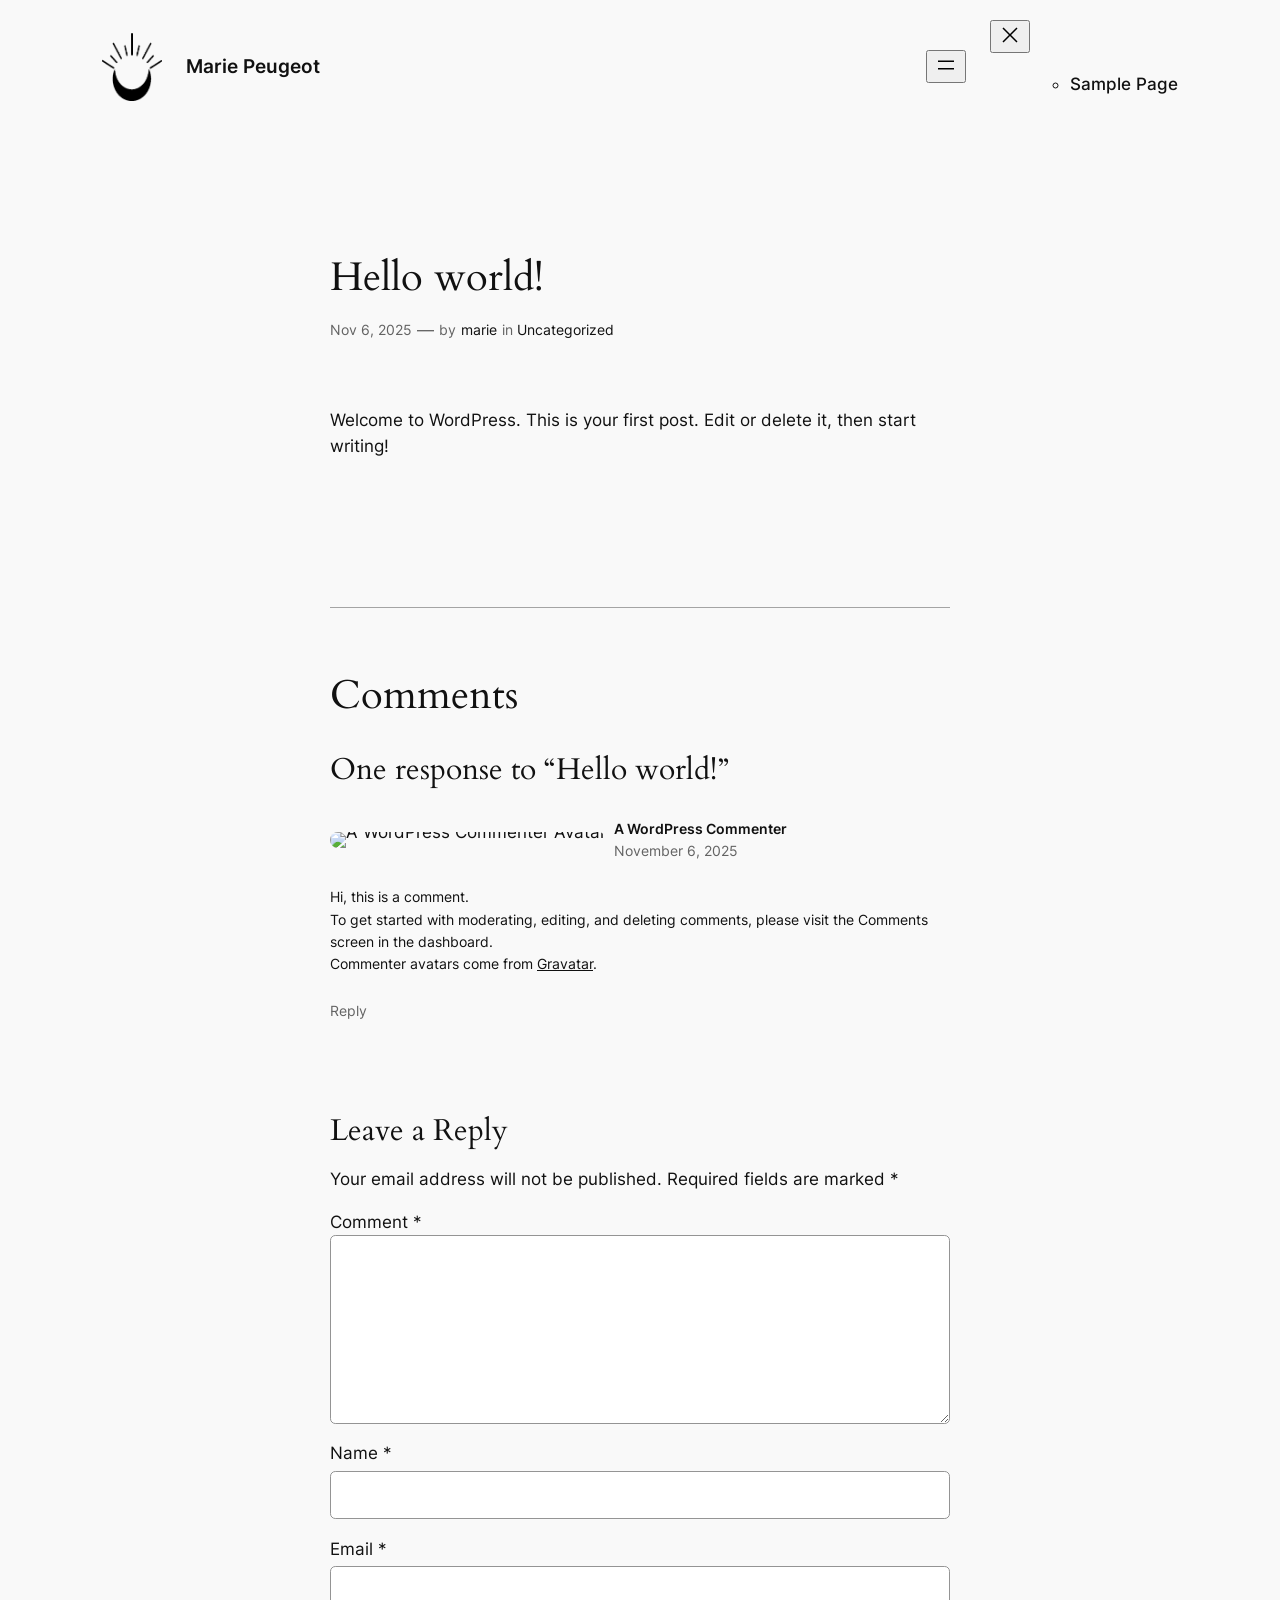
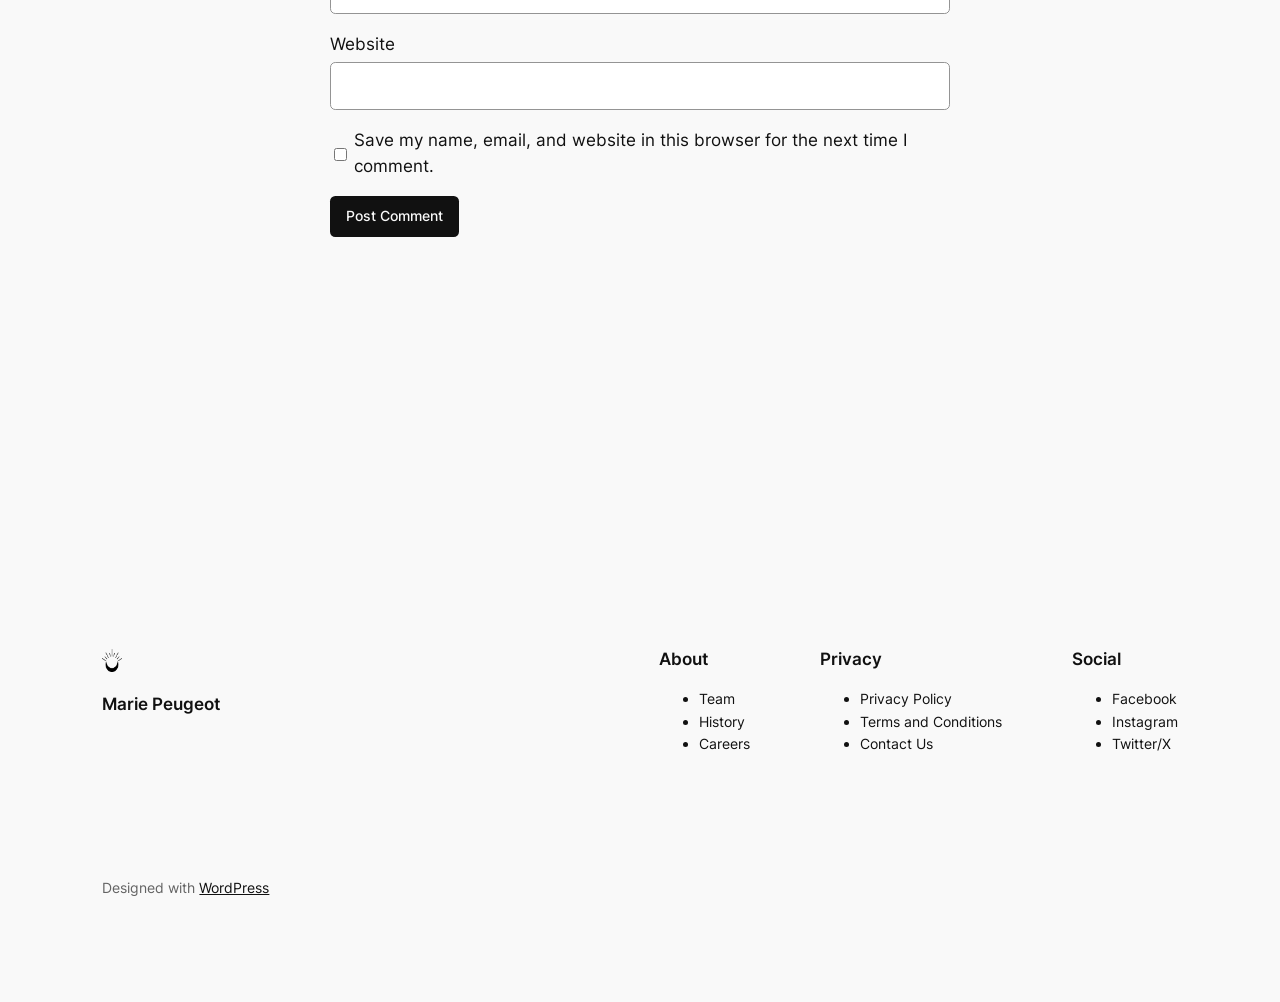
==== commit 2449a572: "Test v3 site with logo" ====
--- a/hello-world/index.html
+++ b/hello-world/index.html
@@ -1,37 +1,49 @@
 <!DOCTYPE html>
 <html lang="en-US">
-<head>
-	<meta charset="UTF-8">
+<head><meta charset="UTF-8">
+	
 	<meta name="viewport" content="width=device-width, initial-scale=1">
 <meta name="robots" content="max-image-preview:large">
 	<style>img:is([sizes="auto" i], [sizes^="auto," i]) { contain-intrinsic-size: 3000px 1500px }</style>
-	<title>Hello world!</title>
-<link rel="alternate" type="application/rss+xml" title=" &raquo; Feed" href="/feed/">
-<link rel="alternate" type="application/rss+xml" title=" &raquo; Comments Feed" href="/comments/feed/">
-<link rel="alternate" type="application/rss+xml" title=" &raquo; Hello world! Comments Feed" href="/hello-world/feed/">
+	<title>Hello world! – Marie Peugeot</title>
+<link rel="alternate" type="application/rss+xml" title="Marie Peugeot » Feed" href="/feed/">
+<link rel="alternate" type="application/rss+xml" title="Marie Peugeot » Comments Feed" href="/comments/feed/">
+<link rel="alternate" type="application/rss+xml" title="Marie Peugeot » Hello world! Comments Feed" href="/hello-world/feed/">
 <script>
-window._wpemojiSettings = {"baseUrl":"https:\/\/s.w.org\/images\/core\/emoji\/15.0.3\/72x72\/","ext":".png","svgUrl":"https:\/\/s.w.org\/images\/core\/emoji\/15.0.3\/svg\/","svgExt":".svg","source":{"concatemoji":"\/wp-includes\/js\/wp-emoji-release.min.js?ver=6.7.2"}};
+window._wpemojiSettings = {"baseUrl":"https:\/\/s.w.org\/images\/core\/emoji\/16.0.1\/72x72\/","ext":".png","svgUrl":"https:\/\/s.w.org\/images\/core\/emoji\/16.0.1\/svg\/","svgExt":".svg","source":{"concatemoji":"\/wp-includes\/js\/wp-emoji-release.min.js?ver=6.8.3"}};
 /*! This file is auto-generated */
-!function(i,n){var o,s,e;function c(e){try{var t={supportTests:e,timestamp:(new Date).valueOf()};sessionStorage.setItem(o,JSON.stringify(t))}catch(e){}}function p(e,t,n){e.clearRect(0,0,e.canvas.width,e.canvas.height),e.fillText(t,0,0);var t=new Uint32Array(e.getImageData(0,0,e.canvas.width,e.canvas.height).data),r=(e.clearRect(0,0,e.canvas.width,e.canvas.height),e.fillText(n,0,0),new Uint32Array(e.getImageData(0,0,e.canvas.width,e.canvas.height).data));return t.every(function(e,t){return e===r[t]})}function u(e,t,n){switch(t){case"flag":return n(e,"🏳️‍⚧️","🏳️​⚧️")?!1:!n(e,"🇺🇳","🇺​🇳")&&!n(e,"🏴󠁧󠁢󠁥󠁮󠁧󠁿","🏴​󠁧​󠁢​󠁥​󠁮​󠁧​󠁿");case"emoji":return!n(e,"🐦‍⬛","🐦​⬛")}return!1}function f(e,t,n){var r="undefined"!=typeof WorkerGlobalScope&&self instanceof WorkerGlobalScope?new OffscreenCanvas(300,150):i.createElement("canvas"),a=r.getContext("2d",{willReadFrequently:!0}),o=(a.textBaseline="top",a.font="600 32px Arial",{});return e.forEach(function(e){o[e]=t(a,e,n)}),o}function t(e){var t=i.createElement("script");t.src=e,t.defer=!0,i.head.appendChild(t)}"undefined"!=typeof Promise&&(o="wpEmojiSettingsSupports",s=["flag","emoji"],n.supports={everything:!0,everythingExceptFlag:!0},e=new Promise(function(e){i.addEventListener("DOMContentLoaded",e,{once:!0})}),new Promise(function(t){var n=function(){try{var e=JSON.parse(sessionStorage.getItem(o));if("object"==typeof e&&"number"==typeof e.timestamp&&(new Date).valueOf()<e.timestamp+604800&&"object"==typeof e.supportTests)return e.supportTests}catch(e){}return null}();if(!n){if("undefined"!=typeof Worker&&"undefined"!=typeof OffscreenCanvas&&"undefined"!=typeof URL&&URL.createObjectURL&&"undefined"!=typeof Blob)try{var e="postMessage("+f.toString()+"("+[JSON.stringify(s),u.toString(),p.toString()].join(",")+"));",r=new Blob([e],{type:"text/javascript"}),a=new Worker(URL.createObjectURL(r),{name:"wpTestEmojiSupports"});return void(a.onmessage=function(e){c(n=e.data),a.terminate(),t(n)})}catch(e){}c(n=f(s,u,p))}t(n)}).then(function(e){for(var t in e)n.supports[t]=e[t],n.supports.everything=n.supports.everything&&n.supports[t],"flag"!==t&&(n.supports.everythingExceptFlag=n.supports.everythingExceptFlag&&n.supports[t]);n.supports.everythingExceptFlag=n.supports.everythingExceptFlag&&!n.supports.flag,n.DOMReady=!1,n.readyCallback=function(){n.DOMReady=!0}}).then(function(){return e}).then(function(){var e;n.supports.everything||(n.readyCallback(),(e=n.source||{}).concatemoji?t(e.concatemoji):e.wpemoji&&e.twemoji&&(t(e.twemoji),t(e.wpemoji)))}))}((window,document),window._wpemojiSettings);
+!function(s,n){var o,i,e;function c(e){try{var t={supportTests:e,timestamp:(new Date).valueOf()};sessionStorage.setItem(o,JSON.stringify(t))}catch(e){}}function p(e,t,n){e.clearRect(0,0,e.canvas.width,e.canvas.height),e.fillText(t,0,0);var t=new Uint32Array(e.getImageData(0,0,e.canvas.width,e.canvas.height).data),a=(e.clearRect(0,0,e.canvas.width,e.canvas.height),e.fillText(n,0,0),new Uint32Array(e.getImageData(0,0,e.canvas.width,e.canvas.height).data));return t.every(function(e,t){return e===a[t]})}function u(e,t){e.clearRect(0,0,e.canvas.width,e.canvas.height),e.fillText(t,0,0);for(var n=e.getImageData(16,16,1,1),a=0;a<n.data.length;a++)if(0!==n.data[a])return!1;return!0}function f(e,t,n,a){switch(t){case"flag":return n(e,"\ud83c\udff3\ufe0f\u200d\u26a7\ufe0f","\ud83c\udff3\ufe0f\u200b\u26a7\ufe0f")?!1:!n(e,"\ud83c\udde8\ud83c\uddf6","\ud83c\udde8\u200b\ud83c\uddf6")&&!n(e,"\ud83c\udff4\udb40\udc67\udb40\udc62\udb40\udc65\udb40\udc6e\udb40\udc67\udb40\udc7f","\ud83c\udff4\u200b\udb40\udc67\u200b\udb40\udc62\u200b\udb40\udc65\u200b\udb40\udc6e\u200b\udb40\udc67\u200b\udb40\udc7f");case"emoji":return!a(e,"\ud83e\udedf")}return!1}function g(e,t,n,a){var r="undefined"!=typeof WorkerGlobalScope&&self instanceof WorkerGlobalScope?new OffscreenCanvas(300,150):s.createElement("canvas"),o=r.getContext("2d",{willReadFrequently:!0}),i=(o.textBaseline="top",o.font="600 32px Arial",{});return e.forEach(function(e){i[e]=t(o,e,n,a)}),i}function t(e){var t=s.createElement("script");t.src=e,t.defer=!0,s.head.appendChild(t)}"undefined"!=typeof Promise&&(o="wpEmojiSettingsSupports",i=["flag","emoji"],n.supports={everything:!0,everythingExceptFlag:!0},e=new Promise(function(e){s.addEventListener("DOMContentLoaded",e,{once:!0})}),new Promise(function(t){var n=function(){try{var e=JSON.parse(sessionStorage.getItem(o));if("object"==typeof e&&"number"==typeof e.timestamp&&(new Date).valueOf()<e.timestamp+604800&&"object"==typeof e.supportTests)return e.supportTests}catch(e){}return null}();if(!n){if("undefined"!=typeof Worker&&"undefined"!=typeof OffscreenCanvas&&"undefined"!=typeof URL&&URL.createObjectURL&&"undefined"!=typeof Blob)try{var e="postMessage("+g.toString()+"("+[JSON.stringify(i),f.toString(),p.toString(),u.toString()].join(",")+"));",a=new Blob([e],{type:"text/javascript"}),r=new Worker(URL.createObjectURL(a),{name:"wpTestEmojiSupports"});return void(r.onmessage=function(e){c(n=e.data),r.terminate(),t(n)})}catch(e){}c(n=g(i,f,p,u))}t(n)}).then(function(e){for(var t in e)n.supports[t]=e[t],n.supports.everything=n.supports.everything&&n.supports[t],"flag"!==t&&(n.supports.everythingExceptFlag=n.supports.everythingExceptFlag&&n.supports[t]);n.supports.everythingExceptFlag=n.supports.everythingExceptFlag&&!n.supports.flag,n.DOMReady=!1,n.readyCallback=function(){n.DOMReady=!0}}).then(function(){return e}).then(function(){var e;n.supports.everything||(n.readyCallback(),(e=n.source||{}).concatemoji?t(e.concatemoji):e.wpemoji&&e.twemoji&&(t(e.twemoji),t(e.wpemoji)))}))}((window,document),window._wpemojiSettings);
 </script>
-<style id="wp-block-site-logo-inline-css">.wp-block-site-logo{box-sizing:border-box;line-height:0}.wp-block-site-logo a{display:inline-block;line-height:0}.wp-block-site-logo.is-default-size img{height:auto;width:120px}.wp-block-site-logo img{height:auto;max-width:100%}.wp-block-site-logo a,.wp-block-site-logo img{border-radius:inherit}.wp-block-site-logo.aligncenter{margin-left:auto;margin-right:auto;text-align:center}:root :where(.wp-block-site-logo.is-style-rounded){border-radius:9999px}</style>
-<style id="wp-block-group-inline-css">.wp-block-group{box-sizing:border-box}:where(.wp-block-group.wp-block-group-is-layout-constrained){position:relative}</style>
-<style id="wp-block-navigation-link-inline-css">.wp-block-navigation .wp-block-navigation-item__label{overflow-wrap:break-word}.wp-block-navigation .wp-block-navigation-item__description{display:none}.link-ui-tools{border-top:1px solid #f0f0f0;padding:8px}.link-ui-block-inserter{padding-top:8px}.link-ui-block-inserter__back{margin-left:8px;text-transform:uppercase}
-
-				.is-style-arrow-link .wp-block-navigation-item__label:after {
-					content: "\2197";
-					padding-inline-start: 0.25rem;
-					vertical-align: middle;
-					text-decoration: none;
-					display: inline-block;
-				}</style>
-<link rel="stylesheet" id="wp-block-navigation-css" href="/wp-includes/blocks/navigation/style.min.css?ver=6.7.2" media="all">
-<style id="wp-block-post-featured-image-inline-css">.wp-block-post-featured-image{margin-left:0;margin-right:0}.wp-block-post-featured-image a{display:block;height:100%}.wp-block-post-featured-image :where(img){box-sizing:border-box;height:auto;max-width:100%;vertical-align:bottom;width:100%}.wp-block-post-featured-image.alignfull img,.wp-block-post-featured-image.alignwide img{width:100%}.wp-block-post-featured-image .wp-block-post-featured-image__overlay.has-background-dim{background-color:#000;inset:0;position:absolute}.wp-block-post-featured-image{position:relative}.wp-block-post-featured-image .wp-block-post-featured-image__overlay.has-background-gradient{background-color:initial}.wp-block-post-featured-image .wp-block-post-featured-image__overlay.has-background-dim-0{opacity:0}.wp-block-post-featured-image .wp-block-post-featured-image__overlay.has-background-dim-10{opacity:.1}.wp-block-post-featured-image .wp-block-post-featured-image__overlay.has-background-dim-20{opacity:.2}.wp-block-post-featured-image .wp-block-post-featured-image__overlay.has-background-dim-30{opacity:.3}.wp-block-post-featured-image .wp-block-post-featured-image__overlay.has-background-dim-40{opacity:.4}.wp-block-post-featured-image .wp-block-post-featured-image__overlay.has-background-dim-50{opacity:.5}.wp-block-post-featured-image .wp-block-post-featured-image__overlay.has-background-dim-60{opacity:.6}.wp-block-post-featured-image .wp-block-post-featured-image__overlay.has-background-dim-70{opacity:.7}.wp-block-post-featured-image .wp-block-post-featured-image__overlay.has-background-dim-80{opacity:.8}.wp-block-post-featured-image .wp-block-post-featured-image__overlay.has-background-dim-90{opacity:.9}.wp-block-post-featured-image .wp-block-post-featured-image__overlay.has-background-dim-100{opacity:1}.wp-block-post-featured-image:where(.alignleft,.alignright){width:100%}</style>
-<style id="wp-block-post-title-inline-css">.wp-block-post-title{box-sizing:border-box;word-break:break-word}.wp-block-post-title :where(a){display:inline-block;font-family:inherit;font-size:inherit;font-style:inherit;font-weight:inherit;letter-spacing:inherit;line-height:inherit;text-decoration:inherit}</style>
-<style id="wp-block-post-date-inline-css">.wp-block-post-date{box-sizing:border-box}</style>
-<style id="wp-block-paragraph-inline-css">.is-small-text{font-size:.875em}.is-regular-text{font-size:1em}.is-large-text{font-size:2.25em}.is-larger-text{font-size:3em}.has-drop-cap:not(:focus):first-letter{float:left;font-size:8.4em;font-style:normal;font-weight:100;line-height:.68;margin:.05em .1em 0 0;text-transform:uppercase}body.rtl .has-drop-cap:not(:focus):first-letter{float:none;margin-left:.1em}p.has-drop-cap.has-background{overflow:hidden}:root :where(p.has-background){padding:1.25em 2.375em}:where(p.has-text-color:not(.has-link-color)) a{color:inherit}p.has-text-align-left[style*="writing-mode:vertical-lr"],p.has-text-align-right[style*="writing-mode:vertical-rl"]{rotate:180deg}</style>
-<style id="wp-block-post-author-name-inline-css">.wp-block-post-author-name{box-sizing:border-box}</style>
-<style id="wp-block-post-terms-inline-css">.wp-block-post-terms{box-sizing:border-box}.wp-block-post-terms .wp-block-post-terms__separator{white-space:pre-wrap}
+<style id="wp-block-site-logo-inline-css">
+.wp-block-site-logo{box-sizing:border-box;line-height:0}.wp-block-site-logo a{display:inline-block;line-height:0}.wp-block-site-logo.is-default-size img{height:auto;width:120px}.wp-block-site-logo img{height:auto;max-width:100%}.wp-block-site-logo a,.wp-block-site-logo img{border-radius:inherit}.wp-block-site-logo.aligncenter{margin-left:auto;margin-right:auto;text-align:center}:root :where(.wp-block-site-logo.is-style-rounded){border-radius:9999px}
+</style>
+<style id="wp-block-site-title-inline-css">
+.wp-block-site-title{box-sizing:border-box}.wp-block-site-title :where(a){color:inherit;font-family:inherit;font-size:inherit;font-style:inherit;font-weight:inherit;letter-spacing:inherit;line-height:inherit;text-decoration:inherit}
+</style>
+<style id="wp-block-group-inline-css">
+.wp-block-group{box-sizing:border-box}:where(.wp-block-group.wp-block-group-is-layout-constrained){position:relative}
+</style>
+<style id="wp-block-page-list-inline-css">
+.wp-block-navigation .wp-block-page-list{align-items:var(--navigation-layout-align,initial);background-color:inherit;display:flex;flex-direction:var(--navigation-layout-direction,initial);flex-wrap:var(--navigation-layout-wrap,wrap);justify-content:var(--navigation-layout-justify,initial)}.wp-block-navigation .wp-block-navigation-item{background-color:inherit}.wp-block-page-list{box-sizing:border-box}
+</style>
+<link rel="stylesheet" id="wp-block-navigation-css" href="/wp-includes/blocks/navigation/style.min.css?ver=6.8.3" media="all">
+<style id="wp-block-post-featured-image-inline-css">
+.wp-block-post-featured-image{margin-left:0;margin-right:0}.wp-block-post-featured-image a{display:block;height:100%}.wp-block-post-featured-image :where(img){box-sizing:border-box;height:auto;max-width:100%;vertical-align:bottom;width:100%}.wp-block-post-featured-image.alignfull img,.wp-block-post-featured-image.alignwide img{width:100%}.wp-block-post-featured-image .wp-block-post-featured-image__overlay.has-background-dim{background-color:#000;inset:0;position:absolute}.wp-block-post-featured-image{position:relative}.wp-block-post-featured-image .wp-block-post-featured-image__overlay.has-background-gradient{background-color:initial}.wp-block-post-featured-image .wp-block-post-featured-image__overlay.has-background-dim-0{opacity:0}.wp-block-post-featured-image .wp-block-post-featured-image__overlay.has-background-dim-10{opacity:.1}.wp-block-post-featured-image .wp-block-post-featured-image__overlay.has-background-dim-20{opacity:.2}.wp-block-post-featured-image .wp-block-post-featured-image__overlay.has-background-dim-30{opacity:.3}.wp-block-post-featured-image .wp-block-post-featured-image__overlay.has-background-dim-40{opacity:.4}.wp-block-post-featured-image .wp-block-post-featured-image__overlay.has-background-dim-50{opacity:.5}.wp-block-post-featured-image .wp-block-post-featured-image__overlay.has-background-dim-60{opacity:.6}.wp-block-post-featured-image .wp-block-post-featured-image__overlay.has-background-dim-70{opacity:.7}.wp-block-post-featured-image .wp-block-post-featured-image__overlay.has-background-dim-80{opacity:.8}.wp-block-post-featured-image .wp-block-post-featured-image__overlay.has-background-dim-90{opacity:.9}.wp-block-post-featured-image .wp-block-post-featured-image__overlay.has-background-dim-100{opacity:1}.wp-block-post-featured-image:where(.alignleft,.alignright){width:100%}
+</style>
+<style id="wp-block-post-title-inline-css">
+.wp-block-post-title{box-sizing:border-box;word-break:break-word}.wp-block-post-title :where(a){display:inline-block;font-family:inherit;font-size:inherit;font-style:inherit;font-weight:inherit;letter-spacing:inherit;line-height:inherit;text-decoration:inherit}
+</style>
+<style id="wp-block-post-date-inline-css">
+.wp-block-post-date{box-sizing:border-box}
+</style>
+<style id="wp-block-paragraph-inline-css">
+.is-small-text{font-size:.875em}.is-regular-text{font-size:1em}.is-large-text{font-size:2.25em}.is-larger-text{font-size:3em}.has-drop-cap:not(:focus):first-letter{float:left;font-size:8.4em;font-style:normal;font-weight:100;line-height:.68;margin:.05em .1em 0 0;text-transform:uppercase}body.rtl .has-drop-cap:not(:focus):first-letter{float:none;margin-left:.1em}p.has-drop-cap.has-background{overflow:hidden}:root :where(p.has-background){padding:1.25em 2.375em}:where(p.has-text-color:not(.has-link-color)) a{color:inherit}p.has-text-align-left[style*="writing-mode:vertical-lr"],p.has-text-align-right[style*="writing-mode:vertical-rl"]{rotate:180deg}
+</style>
+<style id="wp-block-post-author-name-inline-css">
+.wp-block-post-author-name{box-sizing:border-box}
+</style>
+<style id="wp-block-post-terms-inline-css">
+.wp-block-post-terms{box-sizing:border-box}.wp-block-post-terms .wp-block-post-terms__separator{white-space:pre-wrap}
 
 				.is-style-pill a,
 				.is-style-pill span:not([class], [data-rich-text-placeholder]) {
@@ -43,11 +55,19 @@
 
 				.is-style-pill a:hover {
 					background-color: var(--wp--preset--color--contrast-3);
-				}</style>
-<style id="wp-block-post-content-inline-css">.wp-block-post-content{display:flow-root}</style>
-<style id="wp-block-spacer-inline-css">.wp-block-spacer{clear:both}</style>
-<style id="wp-block-separator-inline-css">@charset "UTF-8";.wp-block-separator{border:none;border-top:2px solid}:root :where(.wp-block-separator.is-style-dots){height:auto;line-height:1;text-align:center}:root :where(.wp-block-separator.is-style-dots):before{color:currentColor;content:"···";font-family:serif;font-size:1.5em;letter-spacing:2em;padding-left:2em}.wp-block-separator.is-style-dots{background:none!important;border:none!important}</style>
-<style id="wp-block-heading-inline-css">h1.has-background,h2.has-background,h3.has-background,h4.has-background,h5.has-background,h6.has-background{padding:1.25em 2.375em}h1.has-text-align-left[style*=writing-mode]:where([style*=vertical-lr]),h1.has-text-align-right[style*=writing-mode]:where([style*=vertical-rl]),h2.has-text-align-left[style*=writing-mode]:where([style*=vertical-lr]),h2.has-text-align-right[style*=writing-mode]:where([style*=vertical-rl]),h3.has-text-align-left[style*=writing-mode]:where([style*=vertical-lr]),h3.has-text-align-right[style*=writing-mode]:where([style*=vertical-rl]),h4.has-text-align-left[style*=writing-mode]:where([style*=vertical-lr]),h4.has-text-align-right[style*=writing-mode]:where([style*=vertical-rl]),h5.has-text-align-left[style*=writing-mode]:where([style*=vertical-lr]),h5.has-text-align-right[style*=writing-mode]:where([style*=vertical-rl]),h6.has-text-align-left[style*=writing-mode]:where([style*=vertical-lr]),h6.has-text-align-right[style*=writing-mode]:where([style*=vertical-rl]){rotate:180deg}
+				}
+</style>
+<style id="wp-block-post-content-inline-css">
+.wp-block-post-content{display:flow-root}
+</style>
+<style id="wp-block-spacer-inline-css">
+.wp-block-spacer{clear:both}
+</style>
+<style id="wp-block-separator-inline-css">
+@charset "UTF-8";.wp-block-separator{border:none;border-top:2px solid}:root :where(.wp-block-separator.is-style-dots){height:auto;line-height:1;text-align:center}:root :where(.wp-block-separator.is-style-dots):before{color:currentColor;content:"···";font-family:serif;font-size:1.5em;letter-spacing:2em;padding-left:2em}.wp-block-separator.is-style-dots{background:none!important;border:none!important}
+</style>
+<style id="wp-block-heading-inline-css">
+h1.has-background,h2.has-background,h3.has-background,h4.has-background,h5.has-background,h6.has-background{padding:1.25em 2.375em}h1.has-text-align-left[style*=writing-mode]:where([style*=vertical-lr]),h1.has-text-align-right[style*=writing-mode]:where([style*=vertical-rl]),h2.has-text-align-left[style*=writing-mode]:where([style*=vertical-lr]),h2.has-text-align-right[style*=writing-mode]:where([style*=vertical-rl]),h3.has-text-align-left[style*=writing-mode]:where([style*=vertical-lr]),h3.has-text-align-right[style*=writing-mode]:where([style*=vertical-rl]),h4.has-text-align-left[style*=writing-mode]:where([style*=vertical-lr]),h4.has-text-align-right[style*=writing-mode]:where([style*=vertical-rl]),h5.has-text-align-left[style*=writing-mode]:where([style*=vertical-lr]),h5.has-text-align-right[style*=writing-mode]:where([style*=vertical-rl]),h6.has-text-align-left[style*=writing-mode]:where([style*=vertical-lr]),h6.has-text-align-right[style*=writing-mode]:where([style*=vertical-rl]){rotate:180deg}
 
 				.is-style-asterisk:before {
 					content: '';
@@ -77,24 +97,67 @@
 
 				.rtl .is-style-asterisk.has-text-align-left:before {
 					margin-right: auto;
-				}</style>
-<style id="wp-block-avatar-inline-css">.wp-block-avatar{line-height:0}.wp-block-avatar,.wp-block-avatar img{box-sizing:border-box}.wp-block-avatar.aligncenter{text-align:center}</style>
-<style id="wp-block-comment-author-name-inline-css">.wp-block-comment-author-name{box-sizing:border-box}</style>
-<style id="wp-block-comment-date-inline-css">.wp-block-comment-date{box-sizing:border-box}</style>
-<style id="wp-block-comment-content-inline-css">.comment-awaiting-moderation{display:block;font-size:.875em;line-height:1.5}.wp-block-comment-content{box-sizing:border-box}</style>
-<style id="wp-block-comment-edit-link-inline-css">.wp-block-comment-edit-link{box-sizing:border-box}</style>
-<style id="wp-block-comment-reply-link-inline-css">.wp-block-comment-reply-link{box-sizing:border-box}</style>
-<style id="wp-block-comment-template-inline-css">.wp-block-comment-template{box-sizing:border-box;list-style:none;margin-bottom:0;max-width:100%;padding:0}.wp-block-comment-template li{clear:both}.wp-block-comment-template ol{list-style:none;margin-bottom:0;max-width:100%;padding-left:2rem}.wp-block-comment-template.alignleft{float:left}.wp-block-comment-template.aligncenter{margin-left:auto;margin-right:auto;width:-moz-fit-content;width:fit-content}.wp-block-comment-template.alignright{float:right}</style>
-<style id="wp-block-comments-pagination-inline-css">.wp-block-comments-pagination>.wp-block-comments-pagination-next,.wp-block-comments-pagination>.wp-block-comments-pagination-numbers,.wp-block-comments-pagination>.wp-block-comments-pagination-previous{margin-bottom:.5em;margin-right:.5em}.wp-block-comments-pagination>.wp-block-comments-pagination-next:last-child,.wp-block-comments-pagination>.wp-block-comments-pagination-numbers:last-child,.wp-block-comments-pagination>.wp-block-comments-pagination-previous:last-child{margin-right:0}.wp-block-comments-pagination .wp-block-comments-pagination-previous-arrow{display:inline-block;margin-right:1ch}.wp-block-comments-pagination .wp-block-comments-pagination-previous-arrow:not(.is-arrow-chevron){transform:scaleX(1)}.wp-block-comments-pagination .wp-block-comments-pagination-next-arrow{display:inline-block;margin-left:1ch}.wp-block-comments-pagination .wp-block-comments-pagination-next-arrow:not(.is-arrow-chevron){transform:scaleX(1)}.wp-block-comments-pagination.aligncenter{justify-content:center}</style>
-<style id="wp-block-post-comments-form-inline-css">:where(.wp-block-post-comments-form) input:not([type=submit]),:where(.wp-block-post-comments-form) textarea{border:1px solid #949494;font-family:inherit;font-size:1em}:where(.wp-block-post-comments-form) input:where(:not([type=submit]):not([type=checkbox])),:where(.wp-block-post-comments-form) textarea{padding:calc(.667em + 2px)}.wp-block-post-comments-form{box-sizing:border-box}.wp-block-post-comments-form[style*=font-weight] :where(.comment-reply-title){font-weight:inherit}.wp-block-post-comments-form[style*=font-family] :where(.comment-reply-title){font-family:inherit}.wp-block-post-comments-form[class*=-font-size] :where(.comment-reply-title),.wp-block-post-comments-form[style*=font-size] :where(.comment-reply-title){font-size:inherit}.wp-block-post-comments-form[style*=line-height] :where(.comment-reply-title){line-height:inherit}.wp-block-post-comments-form[style*=font-style] :where(.comment-reply-title){font-style:inherit}.wp-block-post-comments-form[style*=letter-spacing] :where(.comment-reply-title){letter-spacing:inherit}.wp-block-post-comments-form :where(input[type=submit]){box-shadow:none;cursor:pointer;display:inline-block;overflow-wrap:break-word;text-align:center}.wp-block-post-comments-form .comment-form input:not([type=submit]):not([type=checkbox]):not([type=hidden]),.wp-block-post-comments-form .comment-form textarea{box-sizing:border-box;display:block;width:100%}.wp-block-post-comments-form .comment-form-author label,.wp-block-post-comments-form .comment-form-email label,.wp-block-post-comments-form .comment-form-url label{display:block;margin-bottom:.25em}.wp-block-post-comments-form .comment-form-cookies-consent{display:flex;gap:.25em}.wp-block-post-comments-form .comment-form-cookies-consent #wp-comment-cookies-consent{margin-top:.35em}.wp-block-post-comments-form .comment-reply-title{margin-bottom:0}.wp-block-post-comments-form .comment-reply-title :where(small){font-size:var(--wp--preset--font-size--medium,smaller);margin-left:.5em}</style>
-<style id="wp-block-buttons-inline-css">.wp-block-buttons.is-vertical{flex-direction:column}.wp-block-buttons.is-vertical>.wp-block-button:last-child{margin-bottom:0}.wp-block-buttons>.wp-block-button{display:inline-block;margin:0}.wp-block-buttons.is-content-justification-left{justify-content:flex-start}.wp-block-buttons.is-content-justification-left.is-vertical{align-items:flex-start}.wp-block-buttons.is-content-justification-center{justify-content:center}.wp-block-buttons.is-content-justification-center.is-vertical{align-items:center}.wp-block-buttons.is-content-justification-right{justify-content:flex-end}.wp-block-buttons.is-content-justification-right.is-vertical{align-items:flex-end}.wp-block-buttons.is-content-justification-space-between{justify-content:space-between}.wp-block-buttons.aligncenter{text-align:center}.wp-block-buttons:not(.is-content-justification-space-between,.is-content-justification-right,.is-content-justification-left,.is-content-justification-center) .wp-block-button.aligncenter{margin-left:auto;margin-right:auto;width:100%}.wp-block-buttons[style*=text-decoration] .wp-block-button,.wp-block-buttons[style*=text-decoration] .wp-block-button__link{text-decoration:inherit}.wp-block-buttons.has-custom-font-size .wp-block-button__link{font-size:inherit}.wp-block-button.aligncenter{text-align:center}</style>
-<style id="wp-block-button-inline-css">.wp-block-button__link{box-sizing:border-box;cursor:pointer;display:inline-block;text-align:center;word-break:break-word}.wp-block-button__link.aligncenter{text-align:center}.wp-block-button__link.alignright{text-align:right}:where(.wp-block-button__link){border-radius:9999px;box-shadow:none;padding:calc(.667em + 2px) calc(1.333em + 2px);text-decoration:none}.wp-block-button[style*=text-decoration] .wp-block-button__link{text-decoration:inherit}.wp-block-buttons>.wp-block-button.has-custom-width{max-width:none}.wp-block-buttons>.wp-block-button.has-custom-width .wp-block-button__link{width:100%}.wp-block-buttons>.wp-block-button.has-custom-font-size .wp-block-button__link{font-size:inherit}.wp-block-buttons>.wp-block-button.wp-block-button__width-25{width:calc(25% - var(--wp--style--block-gap, .5em)*.75)}.wp-block-buttons>.wp-block-button.wp-block-button__width-50{width:calc(50% - var(--wp--style--block-gap, .5em)*.5)}.wp-block-buttons>.wp-block-button.wp-block-button__width-75{width:calc(75% - var(--wp--style--block-gap, .5em)*.25)}.wp-block-buttons>.wp-block-button.wp-block-button__width-100{flex-basis:100%;width:100%}.wp-block-buttons.is-vertical>.wp-block-button.wp-block-button__width-25{width:25%}.wp-block-buttons.is-vertical>.wp-block-button.wp-block-button__width-50{width:50%}.wp-block-buttons.is-vertical>.wp-block-button.wp-block-button__width-75{width:75%}.wp-block-button.is-style-squared,.wp-block-button__link.wp-block-button.is-style-squared{border-radius:0}.wp-block-button.no-border-radius,.wp-block-button__link.no-border-radius{border-radius:0!important}:root :where(.wp-block-button .wp-block-button__link.is-style-outline),:root :where(.wp-block-button.is-style-outline>.wp-block-button__link){border:2px solid;padding:.667em 1.333em}:root :where(.wp-block-button .wp-block-button__link.is-style-outline:not(.has-text-color)),:root :where(.wp-block-button.is-style-outline>.wp-block-button__link:not(.has-text-color)){color:currentColor}:root :where(.wp-block-button .wp-block-button__link.is-style-outline:not(.has-background)),:root :where(.wp-block-button.is-style-outline>.wp-block-button__link:not(.has-background)){background-color:initial;background-image:none}</style>
-<style id="wp-block-comments-inline-css">.wp-block-post-comments{box-sizing:border-box}.wp-block-post-comments .alignleft{float:left}.wp-block-post-comments .alignright{float:right}.wp-block-post-comments .navigation:after{clear:both;content:"";display:table}.wp-block-post-comments .commentlist{clear:both;list-style:none;margin:0;padding:0}.wp-block-post-comments .commentlist .comment{min-height:2.25em;padding-left:3.25em}.wp-block-post-comments .commentlist .comment p{font-size:1em;line-height:1.8;margin:1em 0}.wp-block-post-comments .commentlist .children{list-style:none;margin:0;padding:0}.wp-block-post-comments .comment-author{line-height:1.5}.wp-block-post-comments .comment-author .avatar{border-radius:1.5em;display:block;float:left;height:2.5em;margin-right:.75em;margin-top:.5em;width:2.5em}.wp-block-post-comments .comment-author cite{font-style:normal}.wp-block-post-comments .comment-meta{font-size:.875em;line-height:1.5}.wp-block-post-comments .comment-meta b{font-weight:400}.wp-block-post-comments .comment-meta .comment-awaiting-moderation{display:block;margin-bottom:1em;margin-top:1em}.wp-block-post-comments .comment-body .commentmetadata{font-size:.875em}.wp-block-post-comments .comment-form-author label,.wp-block-post-comments .comment-form-comment label,.wp-block-post-comments .comment-form-email label,.wp-block-post-comments .comment-form-url label{display:block;margin-bottom:.25em}.wp-block-post-comments .comment-form input:not([type=submit]):not([type=checkbox]),.wp-block-post-comments .comment-form textarea{box-sizing:border-box;display:block;width:100%}.wp-block-post-comments .comment-form-cookies-consent{display:flex;gap:.25em}.wp-block-post-comments .comment-form-cookies-consent #wp-comment-cookies-consent{margin-top:.35em}.wp-block-post-comments .comment-reply-title{margin-bottom:0}.wp-block-post-comments .comment-reply-title :where(small){font-size:var(--wp--preset--font-size--medium,smaller);margin-left:.5em}.wp-block-post-comments .reply{font-size:.875em;margin-bottom:1.4em}.wp-block-post-comments input:not([type=submit]),.wp-block-post-comments textarea{border:1px solid #949494;font-family:inherit;font-size:1em}.wp-block-post-comments input:not([type=submit]):not([type=checkbox]),.wp-block-post-comments textarea{padding:calc(.667em + 2px)}:where(.wp-block-post-comments input[type=submit]){border:none}</style>
-<style id="wp-block-post-navigation-link-inline-css">.wp-block-post-navigation-link .wp-block-post-navigation-link__arrow-previous{display:inline-block;margin-right:1ch}.wp-block-post-navigation-link .wp-block-post-navigation-link__arrow-previous:not(.is-arrow-chevron){transform:scaleX(1)}.wp-block-post-navigation-link .wp-block-post-navigation-link__arrow-next{display:inline-block;margin-left:1ch}.wp-block-post-navigation-link .wp-block-post-navigation-link__arrow-next:not(.is-arrow-chevron){transform:scaleX(1)}.wp-block-post-navigation-link.has-text-align-left[style*="writing-mode: vertical-lr"],.wp-block-post-navigation-link.has-text-align-right[style*="writing-mode: vertical-rl"]{rotate:180deg}</style>
-<style id="wp-block-site-title-inline-css">.wp-block-site-title{box-sizing:border-box}.wp-block-site-title :where(a){color:inherit;font-family:inherit;font-size:inherit;font-style:inherit;font-weight:inherit;letter-spacing:inherit;line-height:inherit;text-decoration:inherit}</style>
-<style id="wp-block-site-tagline-inline-css">.wp-block-site-tagline{box-sizing:border-box}</style>
-<style id="wp-block-columns-inline-css">.wp-block-columns{align-items:normal!important;box-sizing:border-box;display:flex;flex-wrap:wrap!important}@media (min-width:782px){.wp-block-columns{flex-wrap:nowrap!important}}.wp-block-columns.are-vertically-aligned-top{align-items:flex-start}.wp-block-columns.are-vertically-aligned-center{align-items:center}.wp-block-columns.are-vertically-aligned-bottom{align-items:flex-end}@media (max-width:781px){.wp-block-columns:not(.is-not-stacked-on-mobile)>.wp-block-column{flex-basis:100%!important}}@media (min-width:782px){.wp-block-columns:not(.is-not-stacked-on-mobile)>.wp-block-column{flex-basis:0;flex-grow:1}.wp-block-columns:not(.is-not-stacked-on-mobile)>.wp-block-column[style*=flex-basis]{flex-grow:0}}.wp-block-columns.is-not-stacked-on-mobile{flex-wrap:nowrap!important}.wp-block-columns.is-not-stacked-on-mobile>.wp-block-column{flex-basis:0;flex-grow:1}.wp-block-columns.is-not-stacked-on-mobile>.wp-block-column[style*=flex-basis]{flex-grow:0}:where(.wp-block-columns){margin-bottom:1.75em}:where(.wp-block-columns.has-background){padding:1.25em 2.375em}.wp-block-column{flex-grow:1;min-width:0;overflow-wrap:break-word;word-break:break-word}.wp-block-column.is-vertically-aligned-top{align-self:flex-start}.wp-block-column.is-vertically-aligned-center{align-self:center}.wp-block-column.is-vertically-aligned-bottom{align-self:flex-end}.wp-block-column.is-vertically-aligned-stretch{align-self:stretch}.wp-block-column.is-vertically-aligned-bottom,.wp-block-column.is-vertically-aligned-center,.wp-block-column.is-vertically-aligned-top{width:100%}</style>
-<style id="wp-emoji-styles-inline-css">img.wp-smiley, img.emoji {
+				}
+</style>
+<style id="wp-block-avatar-inline-css">
+.wp-block-avatar{line-height:0}.wp-block-avatar,.wp-block-avatar img{box-sizing:border-box}.wp-block-avatar.aligncenter{text-align:center}
+</style>
+<style id="wp-block-comment-author-name-inline-css">
+.wp-block-comment-author-name{box-sizing:border-box}
+</style>
+<style id="wp-block-comment-date-inline-css">
+.wp-block-comment-date{box-sizing:border-box}
+</style>
+<style id="wp-block-comment-content-inline-css">
+.comment-awaiting-moderation{display:block;font-size:.875em;line-height:1.5}.wp-block-comment-content{box-sizing:border-box}
+</style>
+<style id="wp-block-comment-edit-link-inline-css">
+.wp-block-comment-edit-link{box-sizing:border-box}
+</style>
+<style id="wp-block-comment-reply-link-inline-css">
+.wp-block-comment-reply-link{box-sizing:border-box}
+</style>
+<style id="wp-block-comment-template-inline-css">
+.wp-block-comment-template{box-sizing:border-box;list-style:none;margin-bottom:0;max-width:100%;padding:0}.wp-block-comment-template li{clear:both}.wp-block-comment-template ol{list-style:none;margin-bottom:0;max-width:100%;padding-left:2rem}.wp-block-comment-template.alignleft{float:left}.wp-block-comment-template.aligncenter{margin-left:auto;margin-right:auto;width:fit-content}.wp-block-comment-template.alignright{float:right}
+</style>
+<style id="wp-block-comments-pagination-inline-css">
+.wp-block-comments-pagination>.wp-block-comments-pagination-next,.wp-block-comments-pagination>.wp-block-comments-pagination-numbers,.wp-block-comments-pagination>.wp-block-comments-pagination-previous{font-size:inherit;margin-bottom:.5em;margin-right:.5em}.wp-block-comments-pagination>.wp-block-comments-pagination-next:last-child,.wp-block-comments-pagination>.wp-block-comments-pagination-numbers:last-child,.wp-block-comments-pagination>.wp-block-comments-pagination-previous:last-child{margin-right:0}.wp-block-comments-pagination .wp-block-comments-pagination-previous-arrow{display:inline-block;margin-right:1ch}.wp-block-comments-pagination .wp-block-comments-pagination-previous-arrow:not(.is-arrow-chevron){transform:scaleX(1)}.wp-block-comments-pagination .wp-block-comments-pagination-next-arrow{display:inline-block;margin-left:1ch}.wp-block-comments-pagination .wp-block-comments-pagination-next-arrow:not(.is-arrow-chevron){transform:scaleX(1)}.wp-block-comments-pagination.aligncenter{justify-content:center}
+</style>
+<style id="wp-block-post-comments-form-inline-css">
+:where(.wp-block-post-comments-form) input:not([type=submit]),:where(.wp-block-post-comments-form) textarea{border:1px solid #949494;font-family:inherit;font-size:1em}:where(.wp-block-post-comments-form) input:where(:not([type=submit]):not([type=checkbox])),:where(.wp-block-post-comments-form) textarea{padding:calc(.667em + 2px)}.wp-block-post-comments-form{box-sizing:border-box}.wp-block-post-comments-form[style*=font-weight] :where(.comment-reply-title){font-weight:inherit}.wp-block-post-comments-form[style*=font-family] :where(.comment-reply-title){font-family:inherit}.wp-block-post-comments-form[class*=-font-size] :where(.comment-reply-title),.wp-block-post-comments-form[style*=font-size] :where(.comment-reply-title){font-size:inherit}.wp-block-post-comments-form[style*=line-height] :where(.comment-reply-title){line-height:inherit}.wp-block-post-comments-form[style*=font-style] :where(.comment-reply-title){font-style:inherit}.wp-block-post-comments-form[style*=letter-spacing] :where(.comment-reply-title){letter-spacing:inherit}.wp-block-post-comments-form :where(input[type=submit]){box-shadow:none;cursor:pointer;display:inline-block;overflow-wrap:break-word;text-align:center}.wp-block-post-comments-form .comment-form input:not([type=submit]):not([type=checkbox]):not([type=hidden]),.wp-block-post-comments-form .comment-form textarea{box-sizing:border-box;display:block;width:100%}.wp-block-post-comments-form .comment-form-author label,.wp-block-post-comments-form .comment-form-email label,.wp-block-post-comments-form .comment-form-url label{display:block;margin-bottom:.25em}.wp-block-post-comments-form .comment-form-cookies-consent{display:flex;gap:.25em}.wp-block-post-comments-form .comment-form-cookies-consent #wp-comment-cookies-consent{margin-top:.35em}.wp-block-post-comments-form .comment-reply-title{margin-bottom:0}.wp-block-post-comments-form .comment-reply-title :where(small){font-size:var(--wp--preset--font-size--medium,smaller);margin-left:.5em}
+</style>
+<style id="wp-block-buttons-inline-css">
+.wp-block-buttons{box-sizing:border-box}.wp-block-buttons.is-vertical{flex-direction:column}.wp-block-buttons.is-vertical>.wp-block-button:last-child{margin-bottom:0}.wp-block-buttons>.wp-block-button{display:inline-block;margin:0}.wp-block-buttons.is-content-justification-left{justify-content:flex-start}.wp-block-buttons.is-content-justification-left.is-vertical{align-items:flex-start}.wp-block-buttons.is-content-justification-center{justify-content:center}.wp-block-buttons.is-content-justification-center.is-vertical{align-items:center}.wp-block-buttons.is-content-justification-right{justify-content:flex-end}.wp-block-buttons.is-content-justification-right.is-vertical{align-items:flex-end}.wp-block-buttons.is-content-justification-space-between{justify-content:space-between}.wp-block-buttons.aligncenter{text-align:center}.wp-block-buttons:not(.is-content-justification-space-between,.is-content-justification-right,.is-content-justification-left,.is-content-justification-center) .wp-block-button.aligncenter{margin-left:auto;margin-right:auto;width:100%}.wp-block-buttons[style*=text-decoration] .wp-block-button,.wp-block-buttons[style*=text-decoration] .wp-block-button__link{text-decoration:inherit}.wp-block-buttons.has-custom-font-size .wp-block-button__link{font-size:inherit}.wp-block-buttons .wp-block-button__link{width:100%}.wp-block-button.aligncenter{text-align:center}
+</style>
+<style id="wp-block-button-inline-css">
+.wp-block-button__link{align-content:center;box-sizing:border-box;cursor:pointer;display:inline-block;height:100%;text-align:center;word-break:break-word}.wp-block-button__link.aligncenter{text-align:center}.wp-block-button__link.alignright{text-align:right}:where(.wp-block-button__link){border-radius:9999px;box-shadow:none;padding:calc(.667em + 2px) calc(1.333em + 2px);text-decoration:none}.wp-block-button[style*=text-decoration] .wp-block-button__link{text-decoration:inherit}.wp-block-buttons>.wp-block-button.has-custom-width{max-width:none}.wp-block-buttons>.wp-block-button.has-custom-width .wp-block-button__link{width:100%}.wp-block-buttons>.wp-block-button.has-custom-font-size .wp-block-button__link{font-size:inherit}.wp-block-buttons>.wp-block-button.wp-block-button__width-25{width:calc(25% - var(--wp--style--block-gap, .5em)*.75)}.wp-block-buttons>.wp-block-button.wp-block-button__width-50{width:calc(50% - var(--wp--style--block-gap, .5em)*.5)}.wp-block-buttons>.wp-block-button.wp-block-button__width-75{width:calc(75% - var(--wp--style--block-gap, .5em)*.25)}.wp-block-buttons>.wp-block-button.wp-block-button__width-100{flex-basis:100%;width:100%}.wp-block-buttons.is-vertical>.wp-block-button.wp-block-button__width-25{width:25%}.wp-block-buttons.is-vertical>.wp-block-button.wp-block-button__width-50{width:50%}.wp-block-buttons.is-vertical>.wp-block-button.wp-block-button__width-75{width:75%}.wp-block-button.is-style-squared,.wp-block-button__link.wp-block-button.is-style-squared{border-radius:0}.wp-block-button.no-border-radius,.wp-block-button__link.no-border-radius{border-radius:0!important}:root :where(.wp-block-button .wp-block-button__link.is-style-outline),:root :where(.wp-block-button.is-style-outline>.wp-block-button__link){border:2px solid;padding:.667em 1.333em}:root :where(.wp-block-button .wp-block-button__link.is-style-outline:not(.has-text-color)),:root :where(.wp-block-button.is-style-outline>.wp-block-button__link:not(.has-text-color)){color:currentColor}:root :where(.wp-block-button .wp-block-button__link.is-style-outline:not(.has-background)),:root :where(.wp-block-button.is-style-outline>.wp-block-button__link:not(.has-background)){background-color:initial;background-image:none}
+</style>
+<style id="wp-block-comments-inline-css">
+.wp-block-post-comments{box-sizing:border-box}.wp-block-post-comments .alignleft{float:left}.wp-block-post-comments .alignright{float:right}.wp-block-post-comments .navigation:after{clear:both;content:"";display:table}.wp-block-post-comments .commentlist{clear:both;list-style:none;margin:0;padding:0}.wp-block-post-comments .commentlist .comment{min-height:2.25em;padding-left:3.25em}.wp-block-post-comments .commentlist .comment p{font-size:1em;line-height:1.8;margin:1em 0}.wp-block-post-comments .commentlist .children{list-style:none;margin:0;padding:0}.wp-block-post-comments .comment-author{line-height:1.5}.wp-block-post-comments .comment-author .avatar{border-radius:1.5em;display:block;float:left;height:2.5em;margin-right:.75em;margin-top:.5em;width:2.5em}.wp-block-post-comments .comment-author cite{font-style:normal}.wp-block-post-comments .comment-meta{font-size:.875em;line-height:1.5}.wp-block-post-comments .comment-meta b{font-weight:400}.wp-block-post-comments .comment-meta .comment-awaiting-moderation{display:block;margin-bottom:1em;margin-top:1em}.wp-block-post-comments .comment-body .commentmetadata{font-size:.875em}.wp-block-post-comments .comment-form-author label,.wp-block-post-comments .comment-form-comment label,.wp-block-post-comments .comment-form-email label,.wp-block-post-comments .comment-form-url label{display:block;margin-bottom:.25em}.wp-block-post-comments .comment-form input:not([type=submit]):not([type=checkbox]),.wp-block-post-comments .comment-form textarea{box-sizing:border-box;display:block;width:100%}.wp-block-post-comments .comment-form-cookies-consent{display:flex;gap:.25em}.wp-block-post-comments .comment-form-cookies-consent #wp-comment-cookies-consent{margin-top:.35em}.wp-block-post-comments .comment-reply-title{margin-bottom:0}.wp-block-post-comments .comment-reply-title :where(small){font-size:var(--wp--preset--font-size--medium,smaller);margin-left:.5em}.wp-block-post-comments .reply{font-size:.875em;margin-bottom:1.4em}.wp-block-post-comments input:not([type=submit]),.wp-block-post-comments textarea{border:1px solid #949494;font-family:inherit;font-size:1em}.wp-block-post-comments input:not([type=submit]):not([type=checkbox]),.wp-block-post-comments textarea{padding:calc(.667em + 2px)}:where(.wp-block-post-comments input[type=submit]){border:none}.wp-block-comments{box-sizing:border-box}
+</style>
+<style id="wp-block-post-navigation-link-inline-css">
+.wp-block-post-navigation-link .wp-block-post-navigation-link__arrow-previous{display:inline-block;margin-right:1ch}.wp-block-post-navigation-link .wp-block-post-navigation-link__arrow-previous:not(.is-arrow-chevron){transform:scaleX(1)}.wp-block-post-navigation-link .wp-block-post-navigation-link__arrow-next{display:inline-block;margin-left:1ch}.wp-block-post-navigation-link .wp-block-post-navigation-link__arrow-next:not(.is-arrow-chevron){transform:scaleX(1)}.wp-block-post-navigation-link.has-text-align-left[style*="writing-mode: vertical-lr"],.wp-block-post-navigation-link.has-text-align-right[style*="writing-mode: vertical-rl"]{rotate:180deg}
+</style>
+<style id="wp-block-site-tagline-inline-css">
+.wp-block-site-tagline{box-sizing:border-box}
+</style>
+<style id="wp-block-navigation-link-inline-css">
+.wp-block-navigation .wp-block-navigation-item__label{overflow-wrap:break-word}.wp-block-navigation .wp-block-navigation-item__description{display:none}.link-ui-tools{border-top:1px solid #f0f0f0;padding:8px}.link-ui-block-inserter{padding-top:8px}.link-ui-block-inserter__back{margin-left:8px;text-transform:uppercase}
+
+				.is-style-arrow-link .wp-block-navigation-item__label:after {
+					content: "\2197";
+					padding-inline-start: 0.25rem;
+					vertical-align: middle;
+					text-decoration: none;
+					display: inline-block;
+				}
+</style>
+<style id="wp-block-columns-inline-css">
+.wp-block-columns{align-items:normal!important;box-sizing:border-box;display:flex;flex-wrap:wrap!important}@media (min-width:782px){.wp-block-columns{flex-wrap:nowrap!important}}.wp-block-columns.are-vertically-aligned-top{align-items:flex-start}.wp-block-columns.are-vertically-aligned-center{align-items:center}.wp-block-columns.are-vertically-aligned-bottom{align-items:flex-end}@media (max-width:781px){.wp-block-columns:not(.is-not-stacked-on-mobile)>.wp-block-column{flex-basis:100%!important}}@media (min-width:782px){.wp-block-columns:not(.is-not-stacked-on-mobile)>.wp-block-column{flex-basis:0;flex-grow:1}.wp-block-columns:not(.is-not-stacked-on-mobile)>.wp-block-column[style*=flex-basis]{flex-grow:0}}.wp-block-columns.is-not-stacked-on-mobile{flex-wrap:nowrap!important}.wp-block-columns.is-not-stacked-on-mobile>.wp-block-column{flex-basis:0;flex-grow:1}.wp-block-columns.is-not-stacked-on-mobile>.wp-block-column[style*=flex-basis]{flex-grow:0}:where(.wp-block-columns){margin-bottom:1.75em}:where(.wp-block-columns.has-background){padding:1.25em 2.375em}.wp-block-column{flex-grow:1;min-width:0;overflow-wrap:break-word;word-break:break-word}.wp-block-column.is-vertically-aligned-top{align-self:flex-start}.wp-block-column.is-vertically-aligned-center{align-self:center}.wp-block-column.is-vertically-aligned-bottom{align-self:flex-end}.wp-block-column.is-vertically-aligned-stretch{align-self:stretch}.wp-block-column.is-vertically-aligned-bottom,.wp-block-column.is-vertically-aligned-center,.wp-block-column.is-vertically-aligned-top{width:100%}
+</style>
+<style id="wp-emoji-styles-inline-css">
+
+	img.wp-smiley, img.emoji {
 		display: inline !important;
 		border: none !important;
 		box-shadow: none !important;
@@ -104,9 +167,11 @@
 		vertical-align: -0.1em !important;
 		background: none !important;
 		padding: 0 !important;
-	}</style>
-<link rel="stylesheet" id="wp-block-library-css" href="/wp-includes/css/dist/block-library/common.min.css?ver=6.7.2" media="all">
-<style id="global-styles-inline-css">:root{--wp--preset--aspect-ratio--square: 1;--wp--preset--aspect-ratio--4-3: 4/3;--wp--preset--aspect-ratio--3-4: 3/4;--wp--preset--aspect-ratio--3-2: 3/2;--wp--preset--aspect-ratio--2-3: 2/3;--wp--preset--aspect-ratio--16-9: 16/9;--wp--preset--aspect-ratio--9-16: 9/16;--wp--preset--color--black: #000000;--wp--preset--color--cyan-bluish-gray: #abb8c3;--wp--preset--color--white: #ffffff;--wp--preset--color--pale-pink: #f78da7;--wp--preset--color--vivid-red: #cf2e2e;--wp--preset--color--luminous-vivid-orange: #ff6900;--wp--preset--color--luminous-vivid-amber: #fcb900;--wp--preset--color--light-green-cyan: #7bdcb5;--wp--preset--color--vivid-green-cyan: #00d084;--wp--preset--color--pale-cyan-blue: #8ed1fc;--wp--preset--color--vivid-cyan-blue: #0693e3;--wp--preset--color--vivid-purple: #9b51e0;--wp--preset--color--base: #f9f9f9;--wp--preset--color--base-2: #ffffff;--wp--preset--color--contrast: #111111;--wp--preset--color--contrast-2: #636363;--wp--preset--color--contrast-3: #A4A4A4;--wp--preset--color--accent: #cfcabe;--wp--preset--color--accent-2: #c2a990;--wp--preset--color--accent-3: #d8613c;--wp--preset--color--accent-4: #b1c5a4;--wp--preset--color--accent-5: #b5bdbc;--wp--preset--gradient--vivid-cyan-blue-to-vivid-purple: linear-gradient(135deg,rgba(6,147,227,1) 0%,rgb(155,81,224) 100%);--wp--preset--gradient--light-green-cyan-to-vivid-green-cyan: linear-gradient(135deg,rgb(122,220,180) 0%,rgb(0,208,130) 100%);--wp--preset--gradient--luminous-vivid-amber-to-luminous-vivid-orange: linear-gradient(135deg,rgba(252,185,0,1) 0%,rgba(255,105,0,1) 100%);--wp--preset--gradient--luminous-vivid-orange-to-vivid-red: linear-gradient(135deg,rgba(255,105,0,1) 0%,rgb(207,46,46) 100%);--wp--preset--gradient--very-light-gray-to-cyan-bluish-gray: linear-gradient(135deg,rgb(238,238,238) 0%,rgb(169,184,195) 100%);--wp--preset--gradient--cool-to-warm-spectrum: linear-gradient(135deg,rgb(74,234,220) 0%,rgb(151,120,209) 20%,rgb(207,42,186) 40%,rgb(238,44,130) 60%,rgb(251,105,98) 80%,rgb(254,248,76) 100%);--wp--preset--gradient--blush-light-purple: linear-gradient(135deg,rgb(255,206,236) 0%,rgb(152,150,240) 100%);--wp--preset--gradient--blush-bordeaux: linear-gradient(135deg,rgb(254,205,165) 0%,rgb(254,45,45) 50%,rgb(107,0,62) 100%);--wp--preset--gradient--luminous-dusk: linear-gradient(135deg,rgb(255,203,112) 0%,rgb(199,81,192) 50%,rgb(65,88,208) 100%);--wp--preset--gradient--pale-ocean: linear-gradient(135deg,rgb(255,245,203) 0%,rgb(182,227,212) 50%,rgb(51,167,181) 100%);--wp--preset--gradient--electric-grass: linear-gradient(135deg,rgb(202,248,128) 0%,rgb(113,206,126) 100%);--wp--preset--gradient--midnight: linear-gradient(135deg,rgb(2,3,129) 0%,rgb(40,116,252) 100%);--wp--preset--gradient--gradient-1: linear-gradient(to bottom, #cfcabe 0%, #F9F9F9 100%);--wp--preset--gradient--gradient-2: linear-gradient(to bottom, #C2A990 0%, #F9F9F9 100%);--wp--preset--gradient--gradient-3: linear-gradient(to bottom, #D8613C 0%, #F9F9F9 100%);--wp--preset--gradient--gradient-4: linear-gradient(to bottom, #B1C5A4 0%, #F9F9F9 100%);--wp--preset--gradient--gradient-5: linear-gradient(to bottom, #B5BDBC 0%, #F9F9F9 100%);--wp--preset--gradient--gradient-6: linear-gradient(to bottom, #A4A4A4 0%, #F9F9F9 100%);--wp--preset--gradient--gradient-7: linear-gradient(to bottom, #cfcabe 50%, #F9F9F9 50%);--wp--preset--gradient--gradient-8: linear-gradient(to bottom, #C2A990 50%, #F9F9F9 50%);--wp--preset--gradient--gradient-9: linear-gradient(to bottom, #D8613C 50%, #F9F9F9 50%);--wp--preset--gradient--gradient-10: linear-gradient(to bottom, #B1C5A4 50%, #F9F9F9 50%);--wp--preset--gradient--gradient-11: linear-gradient(to bottom, #B5BDBC 50%, #F9F9F9 50%);--wp--preset--gradient--gradient-12: linear-gradient(to bottom, #A4A4A4 50%, #F9F9F9 50%);--wp--preset--font-size--small: 0.9rem;--wp--preset--font-size--medium: 1.05rem;--wp--preset--font-size--large: clamp(1.39rem, 1.39rem + ((1vw - 0.2rem) * 0.767), 1.85rem);--wp--preset--font-size--x-large: clamp(1.85rem, 1.85rem + ((1vw - 0.2rem) * 1.083), 2.5rem);--wp--preset--font-size--xx-large: clamp(2.5rem, 2.5rem + ((1vw - 0.2rem) * 1.283), 3.27rem);--wp--preset--font-family--body: "Inter", sans-serif;--wp--preset--font-family--heading: Cardo;--wp--preset--font-family--system-sans-serif: -apple-system, BlinkMacSystemFont, avenir next, avenir, segoe ui, helvetica neue, helvetica, Cantarell, Ubuntu, roboto, noto, arial, sans-serif;--wp--preset--font-family--system-serif: Iowan Old Style, Apple Garamond, Baskerville, Times New Roman, Droid Serif, Times, Source Serif Pro, serif, Apple Color Emoji, Segoe UI Emoji, Segoe UI Symbol;--wp--preset--spacing--20: min(1.5rem, 2vw);--wp--preset--spacing--30: min(2.5rem, 3vw);--wp--preset--spacing--40: min(4rem, 5vw);--wp--preset--spacing--50: min(6.5rem, 8vw);--wp--preset--spacing--60: min(10.5rem, 13vw);--wp--preset--spacing--70: 3.38rem;--wp--preset--spacing--80: 5.06rem;--wp--preset--spacing--10: 1rem;--wp--preset--shadow--natural: 6px 6px 9px rgba(0, 0, 0, 0.2);--wp--preset--shadow--deep: 12px 12px 50px rgba(0, 0, 0, 0.4);--wp--preset--shadow--sharp: 6px 6px 0px rgba(0, 0, 0, 0.2);--wp--preset--shadow--outlined: 6px 6px 0px -3px rgba(255, 255, 255, 1), 6px 6px rgba(0, 0, 0, 1);--wp--preset--shadow--crisp: 6px 6px 0px rgba(0, 0, 0, 1);}:root { --wp--style--global--content-size: 620px;--wp--style--global--wide-size: 1280px; }:where(body) { margin: 0; }.wp-site-blocks { padding-top: var(--wp--style--root--padding-top); padding-bottom: var(--wp--style--root--padding-bottom); }.has-global-padding { padding-right: var(--wp--style--root--padding-right); padding-left: var(--wp--style--root--padding-left); }.has-global-padding > .alignfull { margin-right: calc(var(--wp--style--root--padding-right) * -1); margin-left: calc(var(--wp--style--root--padding-left) * -1); }.has-global-padding :where(:not(.alignfull.is-layout-flow) > .has-global-padding:not(.wp-block-block, .alignfull)) { padding-right: 0; padding-left: 0; }.has-global-padding :where(:not(.alignfull.is-layout-flow) > .has-global-padding:not(.wp-block-block, .alignfull)) > .alignfull { margin-left: 0; margin-right: 0; }.wp-site-blocks > .alignleft { float: left; margin-right: 2em; }.wp-site-blocks > .alignright { float: right; margin-left: 2em; }.wp-site-blocks > .aligncenter { justify-content: center; margin-left: auto; margin-right: auto; }:where(.wp-site-blocks) > * { margin-block-start: 1.2rem; margin-block-end: 0; }:where(.wp-site-blocks) > :first-child { margin-block-start: 0; }:where(.wp-site-blocks) > :last-child { margin-block-end: 0; }:root { --wp--style--block-gap: 1.2rem; }:root :where(.is-layout-flow) > :first-child{margin-block-start: 0;}:root :where(.is-layout-flow) > :last-child{margin-block-end: 0;}:root :where(.is-layout-flow) > *{margin-block-start: 1.2rem;margin-block-end: 0;}:root :where(.is-layout-constrained) > :first-child{margin-block-start: 0;}:root :where(.is-layout-constrained) > :last-child{margin-block-end: 0;}:root :where(.is-layout-constrained) > *{margin-block-start: 1.2rem;margin-block-end: 0;}:root :where(.is-layout-flex){gap: 1.2rem;}:root :where(.is-layout-grid){gap: 1.2rem;}.is-layout-flow > .alignleft{float: left;margin-inline-start: 0;margin-inline-end: 2em;}.is-layout-flow > .alignright{float: right;margin-inline-start: 2em;margin-inline-end: 0;}.is-layout-flow > .aligncenter{margin-left: auto !important;margin-right: auto !important;}.is-layout-constrained > .alignleft{float: left;margin-inline-start: 0;margin-inline-end: 2em;}.is-layout-constrained > .alignright{float: right;margin-inline-start: 2em;margin-inline-end: 0;}.is-layout-constrained > .aligncenter{margin-left: auto !important;margin-right: auto !important;}.is-layout-constrained > :where(:not(.alignleft):not(.alignright):not(.alignfull)){max-width: var(--wp--style--global--content-size);margin-left: auto !important;margin-right: auto !important;}.is-layout-constrained > .alignwide{max-width: var(--wp--style--global--wide-size);}body .is-layout-flex{display: flex;}.is-layout-flex{flex-wrap: wrap;align-items: center;}.is-layout-flex > :is(*, div){margin: 0;}body .is-layout-grid{display: grid;}.is-layout-grid > :is(*, div){margin: 0;}body{background-color: var(--wp--preset--color--base);color: var(--wp--preset--color--contrast);font-family: var(--wp--preset--font-family--body);font-size: var(--wp--preset--font-size--medium);font-style: normal;font-weight: 400;line-height: 1.55;--wp--style--root--padding-top: 0px;--wp--style--root--padding-right: var(--wp--preset--spacing--50);--wp--style--root--padding-bottom: 0px;--wp--style--root--padding-left: var(--wp--preset--spacing--50);}a:where(:not(.wp-element-button)){color: var(--wp--preset--color--contrast);text-decoration: underline;}:root :where(a:where(:not(.wp-element-button)):hover){text-decoration: none;}h1, h2, h3, h4, h5, h6{color: var(--wp--preset--color--contrast);font-family: var(--wp--preset--font-family--heading);font-weight: 400;line-height: 1.2;}h1{font-size: var(--wp--preset--font-size--xx-large);line-height: 1.15;}h2{font-size: var(--wp--preset--font-size--x-large);}h3{font-size: var(--wp--preset--font-size--large);}h4{font-size: clamp(1.1rem, 1.1rem + ((1vw - 0.2rem) * 0.767), 1.5rem);}h5{font-size: var(--wp--preset--font-size--medium);}h6{font-size: var(--wp--preset--font-size--small);}:root :where(.wp-element-button, .wp-block-button__link){background-color: var(--wp--preset--color--contrast);border-radius: .33rem;border-color: var(--wp--preset--color--contrast);border-width: 0;color: var(--wp--preset--color--base);font-family: inherit;font-size: var(--wp--preset--font-size--small);font-style: normal;font-weight: 500;line-height: inherit;padding-top: 0.6rem;padding-right: 1rem;padding-bottom: 0.6rem;padding-left: 1rem;text-decoration: none;}:root :where(.wp-element-button:hover, .wp-block-button__link:hover){background-color: var(--wp--preset--color--contrast-2);border-color: var(--wp--preset--color--contrast-2);color: var(--wp--preset--color--base);}:root :where(.wp-element-button:focus, .wp-block-button__link:focus){background-color: var(--wp--preset--color--contrast-2);border-color: var(--wp--preset--color--contrast-2);color: var(--wp--preset--color--base);outline-color: var(--wp--preset--color--contrast);outline-offset: 2px;}:root :where(.wp-element-button:active, .wp-block-button__link:active){background-color: var(--wp--preset--color--contrast);color: var(--wp--preset--color--base);}:root :where(.wp-element-caption, .wp-block-audio figcaption, .wp-block-embed figcaption, .wp-block-gallery figcaption, .wp-block-image figcaption, .wp-block-table figcaption, .wp-block-video figcaption){color: var(--wp--preset--color--contrast-2);font-family: var(--wp--preset--font-family--body);font-size: 0.8rem;}.has-black-color{color: var(--wp--preset--color--black) !important;}.has-cyan-bluish-gray-color{color: var(--wp--preset--color--cyan-bluish-gray) !important;}.has-white-color{color: var(--wp--preset--color--white) !important;}.has-pale-pink-color{color: var(--wp--preset--color--pale-pink) !important;}.has-vivid-red-color{color: var(--wp--preset--color--vivid-red) !important;}.has-luminous-vivid-orange-color{color: var(--wp--preset--color--luminous-vivid-orange) !important;}.has-luminous-vivid-amber-color{color: var(--wp--preset--color--luminous-vivid-amber) !important;}.has-light-green-cyan-color{color: var(--wp--preset--color--light-green-cyan) !important;}.has-vivid-green-cyan-color{color: var(--wp--preset--color--vivid-green-cyan) !important;}.has-pale-cyan-blue-color{color: var(--wp--preset--color--pale-cyan-blue) !important;}.has-vivid-cyan-blue-color{color: var(--wp--preset--color--vivid-cyan-blue) !important;}.has-vivid-purple-color{color: var(--wp--preset--color--vivid-purple) !important;}.has-base-color{color: var(--wp--preset--color--base) !important;}.has-base-2-color{color: var(--wp--preset--color--base-2) !important;}.has-contrast-color{color: var(--wp--preset--color--contrast) !important;}.has-contrast-2-color{color: var(--wp--preset--color--contrast-2) !important;}.has-contrast-3-color{color: var(--wp--preset--color--contrast-3) !important;}.has-accent-color{color: var(--wp--preset--color--accent) !important;}.has-accent-2-color{color: var(--wp--preset--color--accent-2) !important;}.has-accent-3-color{color: var(--wp--preset--color--accent-3) !important;}.has-accent-4-color{color: var(--wp--preset--color--accent-4) !important;}.has-accent-5-color{color: var(--wp--preset--color--accent-5) !important;}.has-black-background-color{background-color: var(--wp--preset--color--black) !important;}.has-cyan-bluish-gray-background-color{background-color: var(--wp--preset--color--cyan-bluish-gray) !important;}.has-white-background-color{background-color: var(--wp--preset--color--white) !important;}.has-pale-pink-background-color{background-color: var(--wp--preset--color--pale-pink) !important;}.has-vivid-red-background-color{background-color: var(--wp--preset--color--vivid-red) !important;}.has-luminous-vivid-orange-background-color{background-color: var(--wp--preset--color--luminous-vivid-orange) !important;}.has-luminous-vivid-amber-background-color{background-color: var(--wp--preset--color--luminous-vivid-amber) !important;}.has-light-green-cyan-background-color{background-color: var(--wp--preset--color--light-green-cyan) !important;}.has-vivid-green-cyan-background-color{background-color: var(--wp--preset--color--vivid-green-cyan) !important;}.has-pale-cyan-blue-background-color{background-color: var(--wp--preset--color--pale-cyan-blue) !important;}.has-vivid-cyan-blue-background-color{background-color: var(--wp--preset--color--vivid-cyan-blue) !important;}.has-vivid-purple-background-color{background-color: var(--wp--preset--color--vivid-purple) !important;}.has-base-background-color{background-color: var(--wp--preset--color--base) !important;}.has-base-2-background-color{background-color: var(--wp--preset--color--base-2) !important;}.has-contrast-background-color{background-color: var(--wp--preset--color--contrast) !important;}.has-contrast-2-background-color{background-color: var(--wp--preset--color--contrast-2) !important;}.has-contrast-3-background-color{background-color: var(--wp--preset--color--contrast-3) !important;}.has-accent-background-color{background-color: var(--wp--preset--color--accent) !important;}.has-accent-2-background-color{background-color: var(--wp--preset--color--accent-2) !important;}.has-accent-3-background-color{background-color: var(--wp--preset--color--accent-3) !important;}.has-accent-4-background-color{background-color: var(--wp--preset--color--accent-4) !important;}.has-accent-5-background-color{background-color: var(--wp--preset--color--accent-5) !important;}.has-black-border-color{border-color: var(--wp--preset--color--black) !important;}.has-cyan-bluish-gray-border-color{border-color: var(--wp--preset--color--cyan-bluish-gray) !important;}.has-white-border-color{border-color: var(--wp--preset--color--white) !important;}.has-pale-pink-border-color{border-color: var(--wp--preset--color--pale-pink) !important;}.has-vivid-red-border-color{border-color: var(--wp--preset--color--vivid-red) !important;}.has-luminous-vivid-orange-border-color{border-color: var(--wp--preset--color--luminous-vivid-orange) !important;}.has-luminous-vivid-amber-border-color{border-color: var(--wp--preset--color--luminous-vivid-amber) !important;}.has-light-green-cyan-border-color{border-color: var(--wp--preset--color--light-green-cyan) !important;}.has-vivid-green-cyan-border-color{border-color: var(--wp--preset--color--vivid-green-cyan) !important;}.has-pale-cyan-blue-border-color{border-color: var(--wp--preset--color--pale-cyan-blue) !important;}.has-vivid-cyan-blue-border-color{border-color: var(--wp--preset--color--vivid-cyan-blue) !important;}.has-vivid-purple-border-color{border-color: var(--wp--preset--color--vivid-purple) !important;}.has-base-border-color{border-color: var(--wp--preset--color--base) !important;}.has-base-2-border-color{border-color: var(--wp--preset--color--base-2) !important;}.has-contrast-border-color{border-color: var(--wp--preset--color--contrast) !important;}.has-contrast-2-border-color{border-color: var(--wp--preset--color--contrast-2) !important;}.has-contrast-3-border-color{border-color: var(--wp--preset--color--contrast-3) !important;}.has-accent-border-color{border-color: var(--wp--preset--color--accent) !important;}.has-accent-2-border-color{border-color: var(--wp--preset--color--accent-2) !important;}.has-accent-3-border-color{border-color: var(--wp--preset--color--accent-3) !important;}.has-accent-4-border-color{border-color: var(--wp--preset--color--accent-4) !important;}.has-accent-5-border-color{border-color: var(--wp--preset--color--accent-5) !important;}.has-vivid-cyan-blue-to-vivid-purple-gradient-background{background: var(--wp--preset--gradient--vivid-cyan-blue-to-vivid-purple) !important;}.has-light-green-cyan-to-vivid-green-cyan-gradient-background{background: var(--wp--preset--gradient--light-green-cyan-to-vivid-green-cyan) !important;}.has-luminous-vivid-amber-to-luminous-vivid-orange-gradient-background{background: var(--wp--preset--gradient--luminous-vivid-amber-to-luminous-vivid-orange) !important;}.has-luminous-vivid-orange-to-vivid-red-gradient-background{background: var(--wp--preset--gradient--luminous-vivid-orange-to-vivid-red) !important;}.has-very-light-gray-to-cyan-bluish-gray-gradient-background{background: var(--wp--preset--gradient--very-light-gray-to-cyan-bluish-gray) !important;}.has-cool-to-warm-spectrum-gradient-background{background: var(--wp--preset--gradient--cool-to-warm-spectrum) !important;}.has-blush-light-purple-gradient-background{background: var(--wp--preset--gradient--blush-light-purple) !important;}.has-blush-bordeaux-gradient-background{background: var(--wp--preset--gradient--blush-bordeaux) !important;}.has-luminous-dusk-gradient-background{background: var(--wp--preset--gradient--luminous-dusk) !important;}.has-pale-ocean-gradient-background{background: var(--wp--preset--gradient--pale-ocean) !important;}.has-electric-grass-gradient-background{background: var(--wp--preset--gradient--electric-grass) !important;}.has-midnight-gradient-background{background: var(--wp--preset--gradient--midnight) !important;}.has-gradient-1-gradient-background{background: var(--wp--preset--gradient--gradient-1) !important;}.has-gradient-2-gradient-background{background: var(--wp--preset--gradient--gradient-2) !important;}.has-gradient-3-gradient-background{background: var(--wp--preset--gradient--gradient-3) !important;}.has-gradient-4-gradient-background{background: var(--wp--preset--gradient--gradient-4) !important;}.has-gradient-5-gradient-background{background: var(--wp--preset--gradient--gradient-5) !important;}.has-gradient-6-gradient-background{background: var(--wp--preset--gradient--gradient-6) !important;}.has-gradient-7-gradient-background{background: var(--wp--preset--gradient--gradient-7) !important;}.has-gradient-8-gradient-background{background: var(--wp--preset--gradient--gradient-8) !important;}.has-gradient-9-gradient-background{background: var(--wp--preset--gradient--gradient-9) !important;}.has-gradient-10-gradient-background{background: var(--wp--preset--gradient--gradient-10) !important;}.has-gradient-11-gradient-background{background: var(--wp--preset--gradient--gradient-11) !important;}.has-gradient-12-gradient-background{background: var(--wp--preset--gradient--gradient-12) !important;}.has-small-font-size{font-size: var(--wp--preset--font-size--small) !important;}.has-medium-font-size{font-size: var(--wp--preset--font-size--medium) !important;}.has-large-font-size{font-size: var(--wp--preset--font-size--large) !important;}.has-x-large-font-size{font-size: var(--wp--preset--font-size--x-large) !important;}.has-xx-large-font-size{font-size: var(--wp--preset--font-size--xx-large) !important;}.has-body-font-family{font-family: var(--wp--preset--font-family--body) !important;}.has-heading-font-family{font-family: var(--wp--preset--font-family--heading) !important;}.has-system-sans-serif-font-family{font-family: var(--wp--preset--font-family--system-sans-serif) !important;}.has-system-serif-font-family{font-family: var(--wp--preset--font-family--system-serif) !important;}:where(.wp-site-blocks *:focus){outline-width:2px;outline-style:solid}
+	}
+</style>
+<link rel="stylesheet" id="wp-block-library-css" href="/wp-includes/css/dist/block-library/common.min.css?ver=6.8.3" media="all">
+<style id="global-styles-inline-css">
+:root{--wp--preset--aspect-ratio--square: 1;--wp--preset--aspect-ratio--4-3: 4/3;--wp--preset--aspect-ratio--3-4: 3/4;--wp--preset--aspect-ratio--3-2: 3/2;--wp--preset--aspect-ratio--2-3: 2/3;--wp--preset--aspect-ratio--16-9: 16/9;--wp--preset--aspect-ratio--9-16: 9/16;--wp--preset--color--black: #000000;--wp--preset--color--cyan-bluish-gray: #abb8c3;--wp--preset--color--white: #ffffff;--wp--preset--color--pale-pink: #f78da7;--wp--preset--color--vivid-red: #cf2e2e;--wp--preset--color--luminous-vivid-orange: #ff6900;--wp--preset--color--luminous-vivid-amber: #fcb900;--wp--preset--color--light-green-cyan: #7bdcb5;--wp--preset--color--vivid-green-cyan: #00d084;--wp--preset--color--pale-cyan-blue: #8ed1fc;--wp--preset--color--vivid-cyan-blue: #0693e3;--wp--preset--color--vivid-purple: #9b51e0;--wp--preset--color--base: #f9f9f9;--wp--preset--color--base-2: #ffffff;--wp--preset--color--contrast: #111111;--wp--preset--color--contrast-2: #636363;--wp--preset--color--contrast-3: #A4A4A4;--wp--preset--color--accent: #cfcabe;--wp--preset--color--accent-2: #c2a990;--wp--preset--color--accent-3: #d8613c;--wp--preset--color--accent-4: #b1c5a4;--wp--preset--color--accent-5: #b5bdbc;--wp--preset--gradient--vivid-cyan-blue-to-vivid-purple: linear-gradient(135deg,rgba(6,147,227,1) 0%,rgb(155,81,224) 100%);--wp--preset--gradient--light-green-cyan-to-vivid-green-cyan: linear-gradient(135deg,rgb(122,220,180) 0%,rgb(0,208,130) 100%);--wp--preset--gradient--luminous-vivid-amber-to-luminous-vivid-orange: linear-gradient(135deg,rgba(252,185,0,1) 0%,rgba(255,105,0,1) 100%);--wp--preset--gradient--luminous-vivid-orange-to-vivid-red: linear-gradient(135deg,rgba(255,105,0,1) 0%,rgb(207,46,46) 100%);--wp--preset--gradient--very-light-gray-to-cyan-bluish-gray: linear-gradient(135deg,rgb(238,238,238) 0%,rgb(169,184,195) 100%);--wp--preset--gradient--cool-to-warm-spectrum: linear-gradient(135deg,rgb(74,234,220) 0%,rgb(151,120,209) 20%,rgb(207,42,186) 40%,rgb(238,44,130) 60%,rgb(251,105,98) 80%,rgb(254,248,76) 100%);--wp--preset--gradient--blush-light-purple: linear-gradient(135deg,rgb(255,206,236) 0%,rgb(152,150,240) 100%);--wp--preset--gradient--blush-bordeaux: linear-gradient(135deg,rgb(254,205,165) 0%,rgb(254,45,45) 50%,rgb(107,0,62) 100%);--wp--preset--gradient--luminous-dusk: linear-gradient(135deg,rgb(255,203,112) 0%,rgb(199,81,192) 50%,rgb(65,88,208) 100%);--wp--preset--gradient--pale-ocean: linear-gradient(135deg,rgb(255,245,203) 0%,rgb(182,227,212) 50%,rgb(51,167,181) 100%);--wp--preset--gradient--electric-grass: linear-gradient(135deg,rgb(202,248,128) 0%,rgb(113,206,126) 100%);--wp--preset--gradient--midnight: linear-gradient(135deg,rgb(2,3,129) 0%,rgb(40,116,252) 100%);--wp--preset--gradient--gradient-1: linear-gradient(to bottom, #cfcabe 0%, #F9F9F9 100%);--wp--preset--gradient--gradient-2: linear-gradient(to bottom, #C2A990 0%, #F9F9F9 100%);--wp--preset--gradient--gradient-3: linear-gradient(to bottom, #D8613C 0%, #F9F9F9 100%);--wp--preset--gradient--gradient-4: linear-gradient(to bottom, #B1C5A4 0%, #F9F9F9 100%);--wp--preset--gradient--gradient-5: linear-gradient(to bottom, #B5BDBC 0%, #F9F9F9 100%);--wp--preset--gradient--gradient-6: linear-gradient(to bottom, #A4A4A4 0%, #F9F9F9 100%);--wp--preset--gradient--gradient-7: linear-gradient(to bottom, #cfcabe 50%, #F9F9F9 50%);--wp--preset--gradient--gradient-8: linear-gradient(to bottom, #C2A990 50%, #F9F9F9 50%);--wp--preset--gradient--gradient-9: linear-gradient(to bottom, #D8613C 50%, #F9F9F9 50%);--wp--preset--gradient--gradient-10: linear-gradient(to bottom, #B1C5A4 50%, #F9F9F9 50%);--wp--preset--gradient--gradient-11: linear-gradient(to bottom, #B5BDBC 50%, #F9F9F9 50%);--wp--preset--gradient--gradient-12: linear-gradient(to bottom, #A4A4A4 50%, #F9F9F9 50%);--wp--preset--font-size--small: 0.9rem;--wp--preset--font-size--medium: 1.05rem;--wp--preset--font-size--large: clamp(1.39rem, 1.39rem + ((1vw - 0.2rem) * 0.767), 1.85rem);--wp--preset--font-size--x-large: clamp(1.85rem, 1.85rem + ((1vw - 0.2rem) * 1.083), 2.5rem);--wp--preset--font-size--xx-large: clamp(2.5rem, 2.5rem + ((1vw - 0.2rem) * 1.283), 3.27rem);--wp--preset--font-family--body: "Inter", sans-serif;--wp--preset--font-family--heading: Cardo;--wp--preset--font-family--system-sans-serif: -apple-system, BlinkMacSystemFont, avenir next, avenir, segoe ui, helvetica neue, helvetica, Cantarell, Ubuntu, roboto, noto, arial, sans-serif;--wp--preset--font-family--system-serif: Iowan Old Style, Apple Garamond, Baskerville, Times New Roman, Droid Serif, Times, Source Serif Pro, serif, Apple Color Emoji, Segoe UI Emoji, Segoe UI Symbol;--wp--preset--spacing--20: min(1.5rem, 2vw);--wp--preset--spacing--30: min(2.5rem, 3vw);--wp--preset--spacing--40: min(4rem, 5vw);--wp--preset--spacing--50: min(6.5rem, 8vw);--wp--preset--spacing--60: min(10.5rem, 13vw);--wp--preset--spacing--70: 3.38rem;--wp--preset--spacing--80: 5.06rem;--wp--preset--spacing--10: 1rem;--wp--preset--shadow--natural: 6px 6px 9px rgba(0, 0, 0, 0.2);--wp--preset--shadow--deep: 12px 12px 50px rgba(0, 0, 0, 0.4);--wp--preset--shadow--sharp: 6px 6px 0px rgba(0, 0, 0, 0.2);--wp--preset--shadow--outlined: 6px 6px 0px -3px rgba(255, 255, 255, 1), 6px 6px rgba(0, 0, 0, 1);--wp--preset--shadow--crisp: 6px 6px 0px rgba(0, 0, 0, 1);}:root { --wp--style--global--content-size: 620px;--wp--style--global--wide-size: 1280px; }:where(body) { margin: 0; }.wp-site-blocks { padding-top: var(--wp--style--root--padding-top); padding-bottom: var(--wp--style--root--padding-bottom); }.has-global-padding { padding-right: var(--wp--style--root--padding-right); padding-left: var(--wp--style--root--padding-left); }.has-global-padding > .alignfull { margin-right: calc(var(--wp--style--root--padding-right) * -1); margin-left: calc(var(--wp--style--root--padding-left) * -1); }.has-global-padding :where(:not(.alignfull.is-layout-flow) > .has-global-padding:not(.wp-block-block, .alignfull)) { padding-right: 0; padding-left: 0; }.has-global-padding :where(:not(.alignfull.is-layout-flow) > .has-global-padding:not(.wp-block-block, .alignfull)) > .alignfull { margin-left: 0; margin-right: 0; }.wp-site-blocks > .alignleft { float: left; margin-right: 2em; }.wp-site-blocks > .alignright { float: right; margin-left: 2em; }.wp-site-blocks > .aligncenter { justify-content: center; margin-left: auto; margin-right: auto; }:where(.wp-site-blocks) > * { margin-block-start: 1.2rem; margin-block-end: 0; }:where(.wp-site-blocks) > :first-child { margin-block-start: 0; }:where(.wp-site-blocks) > :last-child { margin-block-end: 0; }:root { --wp--style--block-gap: 1.2rem; }:root :where(.is-layout-flow) > :first-child{margin-block-start: 0;}:root :where(.is-layout-flow) > :last-child{margin-block-end: 0;}:root :where(.is-layout-flow) > *{margin-block-start: 1.2rem;margin-block-end: 0;}:root :where(.is-layout-constrained) > :first-child{margin-block-start: 0;}:root :where(.is-layout-constrained) > :last-child{margin-block-end: 0;}:root :where(.is-layout-constrained) > *{margin-block-start: 1.2rem;margin-block-end: 0;}:root :where(.is-layout-flex){gap: 1.2rem;}:root :where(.is-layout-grid){gap: 1.2rem;}.is-layout-flow > .alignleft{float: left;margin-inline-start: 0;margin-inline-end: 2em;}.is-layout-flow > .alignright{float: right;margin-inline-start: 2em;margin-inline-end: 0;}.is-layout-flow > .aligncenter{margin-left: auto !important;margin-right: auto !important;}.is-layout-constrained > .alignleft{float: left;margin-inline-start: 0;margin-inline-end: 2em;}.is-layout-constrained > .alignright{float: right;margin-inline-start: 2em;margin-inline-end: 0;}.is-layout-constrained > .aligncenter{margin-left: auto !important;margin-right: auto !important;}.is-layout-constrained > :where(:not(.alignleft):not(.alignright):not(.alignfull)){max-width: var(--wp--style--global--content-size);margin-left: auto !important;margin-right: auto !important;}.is-layout-constrained > .alignwide{max-width: var(--wp--style--global--wide-size);}body .is-layout-flex{display: flex;}.is-layout-flex{flex-wrap: wrap;align-items: center;}.is-layout-flex > :is(*, div){margin: 0;}body .is-layout-grid{display: grid;}.is-layout-grid > :is(*, div){margin: 0;}body{background-color: var(--wp--preset--color--base);color: var(--wp--preset--color--contrast);font-family: var(--wp--preset--font-family--body);font-size: var(--wp--preset--font-size--medium);font-style: normal;font-weight: 400;line-height: 1.55;--wp--style--root--padding-top: 0px;--wp--style--root--padding-right: var(--wp--preset--spacing--50);--wp--style--root--padding-bottom: 0px;--wp--style--root--padding-left: var(--wp--preset--spacing--50);}a:where(:not(.wp-element-button)){color: var(--wp--preset--color--contrast);text-decoration: underline;}:root :where(a:where(:not(.wp-element-button)):hover){text-decoration: none;}h1, h2, h3, h4, h5, h6{color: var(--wp--preset--color--contrast);font-family: var(--wp--preset--font-family--heading);font-weight: 400;line-height: 1.2;}h1{font-size: var(--wp--preset--font-size--xx-large);line-height: 1.15;}h2{font-size: var(--wp--preset--font-size--x-large);}h3{font-size: var(--wp--preset--font-size--large);}h4{font-size: clamp(1.1rem, 1.1rem + ((1vw - 0.2rem) * 0.767), 1.5rem);}h5{font-size: var(--wp--preset--font-size--medium);}h6{font-size: var(--wp--preset--font-size--small);}:root :where(.wp-element-button, .wp-block-button__link){background-color: var(--wp--preset--color--contrast);border-radius: .33rem;border-color: var(--wp--preset--color--contrast);border-width: 0;color: var(--wp--preset--color--base);font-family: inherit;font-size: var(--wp--preset--font-size--small);font-style: normal;font-weight: 500;line-height: inherit;padding-top: 0.6rem;padding-right: 1rem;padding-bottom: 0.6rem;padding-left: 1rem;text-decoration: none;}:root :where(.wp-element-button:hover, .wp-block-button__link:hover){background-color: var(--wp--preset--color--contrast-2);border-color: var(--wp--preset--color--contrast-2);color: var(--wp--preset--color--base);}:root :where(.wp-element-button:focus, .wp-block-button__link:focus){background-color: var(--wp--preset--color--contrast-2);border-color: var(--wp--preset--color--contrast-2);color: var(--wp--preset--color--base);outline-color: var(--wp--preset--color--contrast);outline-offset: 2px;}:root :where(.wp-element-button:active, .wp-block-button__link:active){background-color: var(--wp--preset--color--contrast);color: var(--wp--preset--color--base);}:root :where(.wp-element-caption, .wp-block-audio figcaption, .wp-block-embed figcaption, .wp-block-gallery figcaption, .wp-block-image figcaption, .wp-block-table figcaption, .wp-block-video figcaption){color: var(--wp--preset--color--contrast-2);font-family: var(--wp--preset--font-family--body);font-size: 0.8rem;}.has-black-color{color: var(--wp--preset--color--black) !important;}.has-cyan-bluish-gray-color{color: var(--wp--preset--color--cyan-bluish-gray) !important;}.has-white-color{color: var(--wp--preset--color--white) !important;}.has-pale-pink-color{color: var(--wp--preset--color--pale-pink) !important;}.has-vivid-red-color{color: var(--wp--preset--color--vivid-red) !important;}.has-luminous-vivid-orange-color{color: var(--wp--preset--color--luminous-vivid-orange) !important;}.has-luminous-vivid-amber-color{color: var(--wp--preset--color--luminous-vivid-amber) !important;}.has-light-green-cyan-color{color: var(--wp--preset--color--light-green-cyan) !important;}.has-vivid-green-cyan-color{color: var(--wp--preset--color--vivid-green-cyan) !important;}.has-pale-cyan-blue-color{color: var(--wp--preset--color--pale-cyan-blue) !important;}.has-vivid-cyan-blue-color{color: var(--wp--preset--color--vivid-cyan-blue) !important;}.has-vivid-purple-color{color: var(--wp--preset--color--vivid-purple) !important;}.has-base-color{color: var(--wp--preset--color--base) !important;}.has-base-2-color{color: var(--wp--preset--color--base-2) !important;}.has-contrast-color{color: var(--wp--preset--color--contrast) !important;}.has-contrast-2-color{color: var(--wp--preset--color--contrast-2) !important;}.has-contrast-3-color{color: var(--wp--preset--color--contrast-3) !important;}.has-accent-color{color: var(--wp--preset--color--accent) !important;}.has-accent-2-color{color: var(--wp--preset--color--accent-2) !important;}.has-accent-3-color{color: var(--wp--preset--color--accent-3) !important;}.has-accent-4-color{color: var(--wp--preset--color--accent-4) !important;}.has-accent-5-color{color: var(--wp--preset--color--accent-5) !important;}.has-black-background-color{background-color: var(--wp--preset--color--black) !important;}.has-cyan-bluish-gray-background-color{background-color: var(--wp--preset--color--cyan-bluish-gray) !important;}.has-white-background-color{background-color: var(--wp--preset--color--white) !important;}.has-pale-pink-background-color{background-color: var(--wp--preset--color--pale-pink) !important;}.has-vivid-red-background-color{background-color: var(--wp--preset--color--vivid-red) !important;}.has-luminous-vivid-orange-background-color{background-color: var(--wp--preset--color--luminous-vivid-orange) !important;}.has-luminous-vivid-amber-background-color{background-color: var(--wp--preset--color--luminous-vivid-amber) !important;}.has-light-green-cyan-background-color{background-color: var(--wp--preset--color--light-green-cyan) !important;}.has-vivid-green-cyan-background-color{background-color: var(--wp--preset--color--vivid-green-cyan) !important;}.has-pale-cyan-blue-background-color{background-color: var(--wp--preset--color--pale-cyan-blue) !important;}.has-vivid-cyan-blue-background-color{background-color: var(--wp--preset--color--vivid-cyan-blue) !important;}.has-vivid-purple-background-color{background-color: var(--wp--preset--color--vivid-purple) !important;}.has-base-background-color{background-color: var(--wp--preset--color--base) !important;}.has-base-2-background-color{background-color: var(--wp--preset--color--base-2) !important;}.has-contrast-background-color{background-color: var(--wp--preset--color--contrast) !important;}.has-contrast-2-background-color{background-color: var(--wp--preset--color--contrast-2) !important;}.has-contrast-3-background-color{background-color: var(--wp--preset--color--contrast-3) !important;}.has-accent-background-color{background-color: var(--wp--preset--color--accent) !important;}.has-accent-2-background-color{background-color: var(--wp--preset--color--accent-2) !important;}.has-accent-3-background-color{background-color: var(--wp--preset--color--accent-3) !important;}.has-accent-4-background-color{background-color: var(--wp--preset--color--accent-4) !important;}.has-accent-5-background-color{background-color: var(--wp--preset--color--accent-5) !important;}.has-black-border-color{border-color: var(--wp--preset--color--black) !important;}.has-cyan-bluish-gray-border-color{border-color: var(--wp--preset--color--cyan-bluish-gray) !important;}.has-white-border-color{border-color: var(--wp--preset--color--white) !important;}.has-pale-pink-border-color{border-color: var(--wp--preset--color--pale-pink) !important;}.has-vivid-red-border-color{border-color: var(--wp--preset--color--vivid-red) !important;}.has-luminous-vivid-orange-border-color{border-color: var(--wp--preset--color--luminous-vivid-orange) !important;}.has-luminous-vivid-amber-border-color{border-color: var(--wp--preset--color--luminous-vivid-amber) !important;}.has-light-green-cyan-border-color{border-color: var(--wp--preset--color--light-green-cyan) !important;}.has-vivid-green-cyan-border-color{border-color: var(--wp--preset--color--vivid-green-cyan) !important;}.has-pale-cyan-blue-border-color{border-color: var(--wp--preset--color--pale-cyan-blue) !important;}.has-vivid-cyan-blue-border-color{border-color: var(--wp--preset--color--vivid-cyan-blue) !important;}.has-vivid-purple-border-color{border-color: var(--wp--preset--color--vivid-purple) !important;}.has-base-border-color{border-color: var(--wp--preset--color--base) !important;}.has-base-2-border-color{border-color: var(--wp--preset--color--base-2) !important;}.has-contrast-border-color{border-color: var(--wp--preset--color--contrast) !important;}.has-contrast-2-border-color{border-color: var(--wp--preset--color--contrast-2) !important;}.has-contrast-3-border-color{border-color: var(--wp--preset--color--contrast-3) !important;}.has-accent-border-color{border-color: var(--wp--preset--color--accent) !important;}.has-accent-2-border-color{border-color: var(--wp--preset--color--accent-2) !important;}.has-accent-3-border-color{border-color: var(--wp--preset--color--accent-3) !important;}.has-accent-4-border-color{border-color: var(--wp--preset--color--accent-4) !important;}.has-accent-5-border-color{border-color: var(--wp--preset--color--accent-5) !important;}.has-vivid-cyan-blue-to-vivid-purple-gradient-background{background: var(--wp--preset--gradient--vivid-cyan-blue-to-vivid-purple) !important;}.has-light-green-cyan-to-vivid-green-cyan-gradient-background{background: var(--wp--preset--gradient--light-green-cyan-to-vivid-green-cyan) !important;}.has-luminous-vivid-amber-to-luminous-vivid-orange-gradient-background{background: var(--wp--preset--gradient--luminous-vivid-amber-to-luminous-vivid-orange) !important;}.has-luminous-vivid-orange-to-vivid-red-gradient-background{background: var(--wp--preset--gradient--luminous-vivid-orange-to-vivid-red) !important;}.has-very-light-gray-to-cyan-bluish-gray-gradient-background{background: var(--wp--preset--gradient--very-light-gray-to-cyan-bluish-gray) !important;}.has-cool-to-warm-spectrum-gradient-background{background: var(--wp--preset--gradient--cool-to-warm-spectrum) !important;}.has-blush-light-purple-gradient-background{background: var(--wp--preset--gradient--blush-light-purple) !important;}.has-blush-bordeaux-gradient-background{background: var(--wp--preset--gradient--blush-bordeaux) !important;}.has-luminous-dusk-gradient-background{background: var(--wp--preset--gradient--luminous-dusk) !important;}.has-pale-ocean-gradient-background{background: var(--wp--preset--gradient--pale-ocean) !important;}.has-electric-grass-gradient-background{background: var(--wp--preset--gradient--electric-grass) !important;}.has-midnight-gradient-background{background: var(--wp--preset--gradient--midnight) !important;}.has-gradient-1-gradient-background{background: var(--wp--preset--gradient--gradient-1) !important;}.has-gradient-2-gradient-background{background: var(--wp--preset--gradient--gradient-2) !important;}.has-gradient-3-gradient-background{background: var(--wp--preset--gradient--gradient-3) !important;}.has-gradient-4-gradient-background{background: var(--wp--preset--gradient--gradient-4) !important;}.has-gradient-5-gradient-background{background: var(--wp--preset--gradient--gradient-5) !important;}.has-gradient-6-gradient-background{background: var(--wp--preset--gradient--gradient-6) !important;}.has-gradient-7-gradient-background{background: var(--wp--preset--gradient--gradient-7) !important;}.has-gradient-8-gradient-background{background: var(--wp--preset--gradient--gradient-8) !important;}.has-gradient-9-gradient-background{background: var(--wp--preset--gradient--gradient-9) !important;}.has-gradient-10-gradient-background{background: var(--wp--preset--gradient--gradient-10) !important;}.has-gradient-11-gradient-background{background: var(--wp--preset--gradient--gradient-11) !important;}.has-gradient-12-gradient-background{background: var(--wp--preset--gradient--gradient-12) !important;}.has-small-font-size{font-size: var(--wp--preset--font-size--small) !important;}.has-medium-font-size{font-size: var(--wp--preset--font-size--medium) !important;}.has-large-font-size{font-size: var(--wp--preset--font-size--large) !important;}.has-x-large-font-size{font-size: var(--wp--preset--font-size--x-large) !important;}.has-xx-large-font-size{font-size: var(--wp--preset--font-size--xx-large) !important;}.has-body-font-family{font-family: var(--wp--preset--font-family--body) !important;}.has-heading-font-family{font-family: var(--wp--preset--font-family--heading) !important;}.has-system-sans-serif-font-family{font-family: var(--wp--preset--font-family--system-sans-serif) !important;}.has-system-serif-font-family{font-family: var(--wp--preset--font-family--system-serif) !important;}:where(.wp-site-blocks *:focus){outline-width:2px;outline-style:solid}
 :root :where(.wp-block-avatar img){border-radius: 90px;}
 :root :where(.wp-block-buttons-is-layout-flow) > :first-child{margin-block-start: 0;}:root :where(.wp-block-buttons-is-layout-flow) > :last-child{margin-block-end: 0;}:root :where(.wp-block-buttons-is-layout-flow) > *{margin-block-start: 0.7rem;margin-block-end: 0;}:root :where(.wp-block-buttons-is-layout-constrained) > :first-child{margin-block-start: 0;}:root :where(.wp-block-buttons-is-layout-constrained) > :last-child{margin-block-end: 0;}:root :where(.wp-block-buttons-is-layout-constrained) > *{margin-block-start: 0.7rem;margin-block-end: 0;}:root :where(.wp-block-buttons-is-layout-flex){gap: 0.7rem;}:root :where(.wp-block-buttons-is-layout-grid){gap: 0.7rem;}
 :root :where(.wp-block-comment-author-name){color: var(--wp--preset--color--contrast);font-size: var(--wp--preset--font-size--small);font-style: normal;font-weight: 600;}
@@ -145,11 +210,15 @@
 :root :where(.wp-block-site-tagline){color: var(--wp--preset--color--contrast-2);font-size: var(--wp--preset--font-size--small);}
 :root :where(.wp-block-site-title){font-family: var(--wp--preset--font-family--body);font-size: clamp(0.875rem, 0.875rem + ((1vw - 0.2rem) * 0.542), 1.2rem);font-style: normal;font-weight: 600;}
 :root :where(.wp-block-site-title a:where(:not(.wp-element-button))){text-decoration: none;}
-:root :where(.wp-block-site-title a:where(:not(.wp-element-button)):hover){text-decoration: none;}</style>
-<style id="core-block-supports-inline-css">.wp-container-core-group-is-layout-1 > *{margin-block-start:0;margin-block-end:0;}.wp-container-core-group-is-layout-1 > * + *{margin-block-start:0px;margin-block-end:0;}.wp-container-core-group-is-layout-2{gap:var(--wp--preset--spacing--20);}.wp-container-core-navigation-is-layout-1{gap:var(--wp--preset--spacing--20);justify-content:flex-end;}.wp-container-core-group-is-layout-3{justify-content:flex-start;}.wp-container-core-group-is-layout-4{justify-content:space-between;}.wp-container-core-group-is-layout-6{gap:0.3em;justify-content:flex-start;}.wp-container-core-group-is-layout-8{gap:var(--wp--preset--spacing--10);flex-direction:column;align-items:stretch;}.wp-container-core-group-is-layout-11{flex-wrap:nowrap;gap:0.5em;}.wp-container-core-group-is-layout-12{flex-wrap:nowrap;}.wp-container-core-group-is-layout-14{flex-wrap:nowrap;justify-content:space-between;}.wp-container-core-group-is-layout-18{flex-direction:column;align-items:flex-start;}.wp-container-core-navigation-is-layout-2{gap:var(--wp--preset--spacing--10);flex-direction:column;align-items:flex-start;}.wp-container-core-group-is-layout-19{gap:var(--wp--preset--spacing--10);flex-direction:column;align-items:flex-start;}.wp-container-core-group-is-layout-20{flex-direction:column;align-items:stretch;}.wp-container-core-navigation-is-layout-3{gap:var(--wp--preset--spacing--10);flex-direction:column;align-items:flex-start;}.wp-container-core-group-is-layout-21{gap:var(--wp--preset--spacing--10);flex-direction:column;align-items:flex-start;}.wp-container-core-group-is-layout-22{flex-direction:column;align-items:stretch;}.wp-container-core-navigation-is-layout-4{gap:var(--wp--preset--spacing--10);flex-direction:column;align-items:flex-start;}.wp-container-core-group-is-layout-23{gap:var(--wp--preset--spacing--10);flex-direction:column;align-items:flex-start;}.wp-container-core-group-is-layout-24{flex-direction:column;align-items:stretch;}.wp-container-core-group-is-layout-25{justify-content:space-between;align-items:flex-start;}.wp-container-core-columns-is-layout-1{flex-wrap:nowrap;}.wp-elements-69a005592d8de9c85f5c3744bd9a4e03 a:where(:not(.wp-element-button)){color:var(--wp--preset--color--contrast);}</style>
-<style id="wp-block-template-skip-link-inline-css">.skip-link.screen-reader-text {
+:root :where(.wp-block-site-title a:where(:not(.wp-element-button)):hover){text-decoration: none;}
+</style>
+<style id="core-block-supports-inline-css">
+.wp-container-core-group-is-layout-47e5a185 > *{margin-block-start:0;margin-block-end:0;}.wp-container-core-group-is-layout-47e5a185 > * + *{margin-block-start:0px;margin-block-end:0;}.wp-container-core-group-is-layout-fbcf6490{gap:var(--wp--preset--spacing--20);}.wp-container-core-navigation-is-layout-cca85a86{gap:var(--wp--preset--spacing--20);justify-content:flex-end;}.wp-container-core-group-is-layout-bc8e6f51{justify-content:flex-start;}.wp-container-core-group-is-layout-b585a4aa{justify-content:space-between;}.wp-container-core-group-is-layout-dfe8e91f{gap:0.3em;justify-content:flex-start;}.wp-container-core-group-is-layout-6215b345{gap:var(--wp--preset--spacing--10);flex-direction:column;align-items:stretch;}.wp-container-core-group-is-layout-e406bfd8{flex-wrap:nowrap;gap:0.5em;}.wp-container-core-group-is-layout-6c531013{flex-wrap:nowrap;}.wp-container-core-group-is-layout-c08a3ef2{flex-wrap:nowrap;justify-content:space-between;}.wp-container-core-group-is-layout-fe9cc265{flex-direction:column;align-items:flex-start;}.wp-container-core-navigation-is-layout-ea0cb840{gap:var(--wp--preset--spacing--10);flex-direction:column;align-items:flex-start;}.wp-container-core-group-is-layout-ea0cb840{gap:var(--wp--preset--spacing--10);flex-direction:column;align-items:flex-start;}.wp-container-core-group-is-layout-353c4f5a{flex-direction:column;align-items:stretch;}.wp-container-core-group-is-layout-e5edad21{justify-content:space-between;align-items:flex-start;}.wp-container-core-columns-is-layout-28f84493{flex-wrap:nowrap;}.wp-elements-fb1dc8a358d6c5ee50b4614eb09d35bb a:where(:not(.wp-element-button)){color:var(--wp--preset--color--contrast);}
+</style>
+<style id="wp-block-template-skip-link-inline-css">
+
+		.skip-link.screen-reader-text {
 			border: 0;
-			clip: rect(1px,1px,1px,1px);
 			clip-path: inset(50%);
 			height: 1px;
 			margin: -1px;
@@ -162,7 +231,6 @@
 
 		.skip-link.screen-reader-text:focus {
 			background-color: #eee;
-			clip: auto !important;
 			clip-path: none;
 			color: #444;
 			display: block;
@@ -175,56 +243,61 @@
 			top: 5px;
 			width: auto;
 			z-index: 100000;
-		}</style>
-<link rel="https://api.w.org/" href="/wp-json/">
-<link rel="alternate" title="JSON" type="application/json" href="/wp-json/wp/v2/posts/1">
-<link rel="EditURI" type="application/rsd+xml" title="RSD" href="/xmlrpc.php?rsd">
-<meta name="generator" content="WordPress 6.7.2">
+		}
+</style>
+<link rel="https://api.w.org/" href="/wp-json/"><link rel="alternate" title="JSON" type="application/json" href="/wp-json/wp/v2/posts/1"><link rel="EditURI" type="application/rsd+xml" title="RSD" href="/xmlrpc.php?rsd">
+<meta name="generator" content="WordPress 6.8.3">
 <link rel="canonical" href="/hello-world/">
 <link rel="shortlink" href="/?p=1">
 <link rel="alternate" title="oEmbed (JSON)" type="application/json+oembed" href="/wp-json/oembed/1.0/embed?url=http%3A%2F%2F%2Fhello-world%2F">
-<link rel="alternate" title="oEmbed (XML)" type="text/xml+oembed" href="/wp-json/oembed/1.0/embed?url=http%3A%2F%2F%2Fhello-world%2F#038;format=xml">
-<script type="importmap" id="wp-importmap">{"imports":{"@wordpress\/interactivity":"\/wp-includes\/js\/dist\/script-modules\/interactivity\/index.min.js?ver=907ea3b2f317a78b7b9b"}}</script>
-<script type="module" src="/wp-includes/js/dist/script-modules/block-library/navigation/view.min.js?ver=8ff192874fc8910a284c" id="@wordpress/block-library/navigation/view-js-module"></script>
-<link rel="modulepreload" href="/wp-includes/js/dist/script-modules/interactivity/index.min.js?ver=907ea3b2f317a78b7b9b" id="@wordpress/interactivity-js-modulepreload">
-<style class="wp-fonts-local">@font-face{font-family:Inter;font-style:normal;font-weight:300 900;font-display:fallback;src:url('/wp-content/themes/twentytwentyfour/assets/fonts/inter/Inter-VariableFont_slnt,wght.woff2') format('woff2');font-stretch:normal;}
+<link rel="alternate" title="oEmbed (XML)" type="text/xml+oembed" href="/wp-json/oembed/1.0/embed?url=http%3A%2F%2F%2Fhello-world%2F&format=xml">
+<script type="importmap" id="wp-importmap">
+{"imports":{"@wordpress\/interactivity":"\/wp-includes\/js\/dist\/script-modules\/interactivity\/index.min.js?ver=55aebb6e0a16726baffb"}}
+</script>
+<script type="module" src="/wp-includes/js/dist/script-modules/block-library/navigation/view.min.js?ver=61572d447d60c0aa5240" id="@wordpress/block-library/navigation/view-js-module"></script>
+<link rel="modulepreload" href="/wp-includes/js/dist/script-modules/interactivity/index.min.js?ver=55aebb6e0a16726baffb" id="@wordpress/interactivity-js-modulepreload"><style class="wp-fonts-local">
+@font-face{font-family:Inter;font-style:normal;font-weight:300 900;font-display:fallback;src:url('/wp-content/themes/twentytwentyfour/assets/fonts/inter/Inter-VariableFont_slnt,wght.woff2') format('woff2');font-stretch:normal;}
 @font-face{font-family:Cardo;font-style:normal;font-weight:400;font-display:fallback;src:url('/wp-content/themes/twentytwentyfour/assets/fonts/cardo/cardo_normal_400.woff2') format('woff2');}
 @font-face{font-family:Cardo;font-style:italic;font-weight:400;font-display:fallback;src:url('/wp-content/themes/twentytwentyfour/assets/fonts/cardo/cardo_italic_400.woff2') format('woff2');}
-@font-face{font-family:Cardo;font-style:normal;font-weight:700;font-display:fallback;src:url('/wp-content/themes/twentytwentyfour/assets/fonts/cardo/cardo_normal_700.woff2') format('woff2');}</style>
+@font-face{font-family:Cardo;font-style:normal;font-weight:700;font-display:fallback;src:url('/wp-content/themes/twentytwentyfour/assets/fonts/cardo/cardo_normal_700.woff2') format('woff2');}
+</style>
 </head>
 
-<body class="post-template-default single single-post postid-1 single-format-standard wp-embed-responsive">
-
-<div class="wp-site-blocks">
-<header class="wp-block-template-part">
+<body class="wp-singular post-template-default single single-post postid-1 single-format-standard wp-custom-logo wp-embed-responsive wp-theme-twentytwentyfour">
+
+<div class="wp-site-blocks"><header class="wp-block-template-part">
 <div class="wp-block-group alignwide has-base-background-color has-background has-global-padding is-layout-constrained wp-block-group-is-layout-constrained" style="padding-top:20px;padding-bottom:20px">
-<div class="wp-block-group alignwide is-content-justification-space-between is-layout-flex wp-container-core-group-is-layout-4 wp-block-group-is-layout-flex">
-<div class="wp-block-group is-layout-flex wp-container-core-group-is-layout-2 wp-block-group-is-layout-flex">
-
-
-<div class="wp-block-group is-layout-flow wp-container-core-group-is-layout-1 wp-block-group-is-layout-flow"></div>
-</div>
-
-
-
-<div class="wp-block-group is-content-justification-left is-layout-flex wp-container-core-group-is-layout-3 wp-block-group-is-layout-flex"><nav class="is-responsive items-justified-right wp-block-navigation is-horizontal is-content-justification-right is-layout-flex wp-container-core-navigation-is-layout-1 wp-block-navigation-is-layout-flex" aria-label="Navigation" data-wp-interactive="core/navigation" data-wp-context='{"overlayOpenedBy":{"click":false,"hover":false,"focus":false},"type":"overlay","roleAttribute":"","ariaLabel":"Menu"}'><button aria-haspopup="dialog" aria-label="Open menu" class="wp-block-navigation__responsive-container-open " data-wp-on-async--click="actions.openMenuOnClick" data-wp-on--keydown="actions.handleMenuKeydown"><svg width="24" height="24" xmlns="http://www.w3.org/2000/svg" viewbox="0 0 24 24" aria-hidden="true" focusable="false"><rect x="4" y="7.5" width="16" height="1.5"></rect><rect x="4" y="15" width="16" height="1.5"></rect></svg></button>
-				<div class="wp-block-navigation__responsive-container  " id="modal-1" data-wp-class--has-modal-open="state.isMenuOpen" data-wp-class--is-menu-open="state.isMenuOpen" data-wp-watch="callbacks.initMenu" data-wp-on--keydown="actions.handleMenuKeydown" data-wp-on-async--focusout="actions.handleMenuFocusout" tabindex="-1">
+	
+	<div class="wp-block-group alignwide is-content-justification-space-between is-layout-flex wp-container-core-group-is-layout-b585a4aa wp-block-group-is-layout-flex">
+		
+		<div class="wp-block-group is-layout-flex wp-container-core-group-is-layout-fbcf6490 wp-block-group-is-layout-flex">
+			<div class="wp-block-site-logo"><a href="/" class="custom-logo-link" rel="home"><img width="60" height="68" src="/wp-content/uploads/2025/11/image-scaled.png" class="custom-logo" alt="Marie Peugeot" decoding="async" srcset="/wp-content/uploads/2025/11/image-scaled.png 2240w, /wp-content/uploads/2025/11/image-263x300.png 263w, /wp-content/uploads/2025/11/image-896x1024.png 896w, /wp-content/uploads/2025/11/image-768x878.png 768w, /wp-content/uploads/2025/11/image-1344x1536.png 1344w, /wp-content/uploads/2025/11/image-1792x2048.png 1792w" sizes="(max-width: 60px) 100vw, 60px"></a></div>
+
+			
+			<div class="wp-block-group is-layout-flow wp-container-core-group-is-layout-47e5a185 wp-block-group-is-layout-flow">
+				<p class="wp-block-site-title"><a href="/" target="_self" rel="home">Marie Peugeot</a></p>
+			</div>
+			
+		</div>
+		
+
+		
+		<div class="wp-block-group is-content-justification-left is-layout-flex wp-container-core-group-is-layout-bc8e6f51 wp-block-group-is-layout-flex">
+			<nav class="is-responsive items-justified-right wp-block-navigation is-horizontal is-content-justification-right is-layout-flex wp-container-core-navigation-is-layout-cca85a86 wp-block-navigation-is-layout-flex" data-wp-interactive="core/navigation" data-wp-context='{"overlayOpenedBy":{"click":false,"hover":false,"focus":false},"type":"overlay","roleAttribute":"","ariaLabel":"Menu"}'><button aria-haspopup="dialog" aria-label="Open menu" class="wp-block-navigation__responsive-container-open" data-wp-on-async--click="actions.openMenuOnClick" data-wp-on--keydown="actions.handleMenuKeydown"><svg width="24" height="24" xmlns="http://www.w3.org/2000/svg" viewbox="0 0 24 24" aria-hidden="true" focusable="false"><rect x="4" y="7.5" width="16" height="1.5"></rect><rect x="4" y="15" width="16" height="1.5"></rect></svg></button>
+				<div class="wp-block-navigation__responsive-container" id="modal-1" data-wp-class--has-modal-open="state.isMenuOpen" data-wp-class--is-menu-open="state.isMenuOpen" data-wp-watch="callbacks.initMenu" data-wp-on--keydown="actions.handleMenuKeydown" data-wp-on-async--focusout="actions.handleMenuFocusout" tabindex="-1">
 					<div class="wp-block-navigation__responsive-close" tabindex="-1">
 						<div class="wp-block-navigation__responsive-dialog" data-wp-bind--aria-modal="state.ariaModal" data-wp-bind--aria-label="state.ariaLabel" data-wp-bind--role="state.roleAttribute">
 							<button aria-label="Close menu" class="wp-block-navigation__responsive-container-close" data-wp-on-async--click="actions.closeMenuOnClick"><svg xmlns="http://www.w3.org/2000/svg" viewbox="0 0 24 24" width="24" height="24" aria-hidden="true" focusable="false"><path d="m13.06 12 6.47-6.47-1.06-1.06L12 10.94 5.53 4.47 4.47 5.53 10.94 12l-6.47 6.47 1.06 1.06L12 13.06l6.47 6.47 1.06-1.06L13.06 12Z"></path></svg></button>
 							<div class="wp-block-navigation__responsive-container-content" data-wp-watch="callbacks.focusFirstElement" id="modal-1-content">
-								<ul class="wp-block-navigation__container is-responsive items-justified-right wp-block-navigation">
-<li class=" wp-block-navigation-item wp-block-navigation-link"><a class="wp-block-navigation-item__content" href="/sample-page/"><span class="wp-block-navigation-item__label">ACCEUIL</span></a></li>
-<li class=" wp-block-navigation-item wp-block-navigation-link"><a class="wp-block-navigation-item__content" href="/?page_id=10"><span class="wp-block-navigation-item__label">ACCOMPAGNEMENT INDIVIDUEL</span></a></li>
-<li class=" wp-block-navigation-item wp-block-navigation-link"><a class="wp-block-navigation-item__content" href="/?page_id=11"><span class="wp-block-navigation-item__label">CERCLES &amp; ATELIERS</span></a></li>
-<li class=" wp-block-navigation-item wp-block-navigation-link"><a class="wp-block-navigation-item__content" href="/?page_id=13"><span class="wp-block-navigation-item__label">QUI SUIS-JE?</span></a></li>
-<li class=" wp-block-navigation-item wp-block-navigation-link"><a class="wp-block-navigation-item__content" href="/?page_id=12"><span class="wp-block-navigation-item__label">CONTACT</span></a></li>
-</ul>
+								<ul class="wp-block-navigation__container is-responsive items-justified-right wp-block-navigation"><ul class="wp-block-page-list"><li class="wp-block-pages-list__item wp-block-navigation-item open-on-hover-click"><a class="wp-block-pages-list__item__link wp-block-navigation-item__content" href="/sample-page/">Sample Page</a></li></ul></ul>
 							</div>
 						</div>
 					</div>
-				</div></nav></div>
-</div>
+				</div></nav>
+		</div>
+		
+	</div>
+	
 </div>
 </header>
 
@@ -235,15 +308,15 @@
 		
 
 		
-		<div class="wp-block-group is-vertical is-content-justification-stretch is-layout-flex wp-container-core-group-is-layout-8 wp-block-group-is-layout-flex" style="padding-top:0;padding-bottom:0">
+		<div class="wp-block-group is-vertical is-content-justification-stretch is-layout-flex wp-container-core-group-is-layout-6215b345 wp-block-group-is-layout-flex" style="padding-top:0;padding-bottom:0">
 			<h1 class="wp-block-post-title has-x-large-font-size">Hello world!</h1>
 
 			<div class="wp-block-template-part">
 
 <div class="wp-block-group has-global-padding is-layout-constrained wp-block-group-is-layout-constrained">
 	
-	<div class="wp-block-group is-content-justification-left is-layout-flex wp-container-core-group-is-layout-6 wp-block-group-is-layout-flex">
-		<div class="wp-block-post-date"><time datetime="2025-03-22T09:56:08+00:00"><a href="/hello-world/">Mar 22, 2025</a></time></div>
+	<div class="wp-block-group is-content-justification-left is-layout-flex wp-container-core-group-is-layout-dfe8e91f wp-block-group-is-layout-flex">
+		<div class="wp-block-post-date"><time datetime="2025-11-06T11:26:23+00:00"><a href="/hello-world/">Nov 6, 2025</a></time></div>
 
 		
 		<p class="has-contrast-2-color has-text-color">—</p>
@@ -253,11 +326,9 @@
 		<p class="has-small-font-size has-contrast-2-color has-text-color">by</p>
 		
 
-		<div class="wp-block-post-author-name"><a href="/author/adrian/" target="_self" class="wp-block-post-author-name__link">adrian</a></div>
-
-		<div class="taxonomy-category wp-block-post-terms">
-<span class="wp-block-post-terms__prefix">in </span><a href="/category/uncategorized/" rel="tag">Uncategorized</a>
-</div>
+		<div class="wp-block-post-author-name"><a href="/author/marie/" target="_self" class="wp-block-post-author-name__link">marie</a></div>
+
+		<div class="taxonomy-category wp-block-post-terms"><span class="wp-block-post-terms__prefix">in </span><a href="/category/uncategorized/" rel="tag">Uncategorized</a></div>
 
 	</div>
 	
@@ -295,28 +366,27 @@
 	
 	<h2 class="wp-block-heading">Comments</h2>
 	
-	<h3 id="comments" class="wp-block-comments-title">One response to &#8220;Hello world!&#8221;</h3>
+	<h3 id="comments" class="wp-block-comments-title">One response to “Hello world!”</h3>
 	<ol class="wp-block-comment-template"><li id="comment-1" class="comment even thread-even depth-1">
 	
 	<div class="wp-block-group is-layout-flow wp-block-group-is-layout-flow" style="margin-top:0;margin-bottom:var(--wp--preset--spacing--30)">
 		
-		<div class="wp-block-group is-nowrap is-layout-flex wp-container-core-group-is-layout-11 wp-block-group-is-layout-flex">
-			<div class="wp-block-avatar"><img alt="A WordPress Commenter Avatar" src="https://secure.gravatar.com/avatar/d7a973c7dab26985da5f961be7b74480?s=40&#038;d=mm&#038;r=g" srcset="https://secure.gravatar.com/avatar/d7a973c7dab26985da5f961be7b74480?s=80&#038;d=mm&#038;r=g 2x" class="avatar avatar-40 photo wp-block-avatar__image" height="40" width="40" decoding="async"></div>
+		<div class="wp-block-group is-nowrap is-layout-flex wp-container-core-group-is-layout-e406bfd8 wp-block-group-is-layout-flex">
+			<div class="wp-block-avatar"><img alt="A WordPress Commenter Avatar" src="https://secure.gravatar.com/avatar/8e1606e6fba450a9362af43874c1b2dfad34c782e33d0a51e1b46c18a2a567dd?s=40&d=mm&r=g" srcset="https://secure.gravatar.com/avatar/8e1606e6fba450a9362af43874c1b2dfad34c782e33d0a51e1b46c18a2a567dd?s=80&d=mm&r=g 2x" class="avatar avatar-40 photo wp-block-avatar__image" height="40" width="40" decoding="async"></div>
 			
 			<div class="wp-block-group is-layout-flow wp-block-group-is-layout-flow">
 				<div class="wp-block-comment-author-name"><a rel="external nofollow ugc" href="https://wordpress.org/" target="_self">A WordPress Commenter</a></div>
-				<div class="wp-block-comment-date"><time datetime="2025-03-22T09:56:08+00:00"><a href="/hello-world/#comment-1">March 22, 2025</a></time></div>
+				<div class="wp-block-comment-date"><time datetime="2025-11-06T11:26:23+00:00"><a href="/hello-world/#comment-1">November 6, 2025</a></time></div>
 			</div>
 			
 		</div>
 		
-		<div class="wp-block-comment-content">
-<p>Hi, this is a comment.<br>
+		<div class="wp-block-comment-content"><p>Hi, this is a comment.<br>
 To get started with moderating, editing, and deleting comments, please visit the Comments screen in the dashboard.<br>
 Commenter avatars come from <a href="https://gravatar.com/">Gravatar</a>.</p>
 </div>
 		
-		<div class="wp-block-group is-nowrap is-layout-flex wp-container-core-group-is-layout-12 wp-block-group-is-layout-flex">
+		<div class="wp-block-group is-nowrap is-layout-flex wp-container-core-group-is-layout-6c531013 wp-block-group-is-layout-flex">
 			
 			<div class="wp-block-comment-reply-link"><a rel="nofollow" class="comment-reply-link" href="/hello-world/?replytocom=1#respond" data-commentid="1" data-postid="1" data-belowelement="comment-1" data-respondelement="respond" data-replyto="Reply to A WordPress Commenter" aria-label="Reply to A WordPress Commenter">Reply</a></div>
 		</div>
@@ -328,28 +398,21 @@
 	
 
 		<div id="respond" style="padding-top:var(--wp--preset--spacing--20);padding-bottom:var(--wp--preset--spacing--20);" class="comment-respond wp-block-post-comments-form">
-		<h3 id="reply-title" class="comment-reply-title">Leave a Reply <small><a rel="nofollow" id="cancel-comment-reply-link" href="/hello-world/#respond" style="display:none;">Cancel reply</a></small>
-</h3>
-<form action="/wp-comments-post.php" method="post" id="commentform" class="comment-form" novalidate>
-<p class="comment-notes"><span id="email-notes">Your email address will not be published.</span> <span class="required-field-message">Required fields are marked <span class="required">*</span></span></p>
-<p class="comment-form-comment"><label for="comment">Comment <span class="required">*</span></label> <textarea id="comment" name="comment" cols="45" rows="8" maxlength="65525" required></textarea></p>
-<p class="comment-form-author"><label for="author">Name <span class="required">*</span></label> <input id="author" name="author" type="text" value="" size="30" maxlength="245" autocomplete="name" required></p>
+		<h3 id="reply-title" class="comment-reply-title">Leave a Reply <small><a rel="nofollow" id="cancel-comment-reply-link" href="/hello-world/#respond" style="display:none;">Cancel reply</a></small></h3><form action="/wp-comments-post.php" method="post" id="commentform" class="comment-form"><p class="comment-notes"><span id="email-notes">Your email address will not be published.</span> <span class="required-field-message">Required fields are marked <span class="required">*</span></span></p><p class="comment-form-comment"><label for="comment">Comment <span class="required">*</span></label> <textarea id="comment" name="comment" cols="45" rows="8" maxlength="65525" required></textarea></p><p class="comment-form-author"><label for="author">Name <span class="required">*</span></label> <input id="author" name="author" type="text" value="" size="30" maxlength="245" autocomplete="name" required></p>
 <p class="comment-form-email"><label for="email">Email <span class="required">*</span></label> <input id="email" name="email" type="email" value="" size="30" maxlength="100" aria-describedby="email-notes" autocomplete="email" required></p>
 <p class="comment-form-url"><label for="url">Website</label> <input id="url" name="url" type="url" value="" size="30" maxlength="200" autocomplete="url"></p>
 <p class="comment-form-cookies-consent"><input id="wp-comment-cookies-consent" name="wp-comment-cookies-consent" type="checkbox" value="yes"> <label for="wp-comment-cookies-consent">Save my name, email, and website in this browser for the next time I comment.</label></p>
 <p class="form-submit wp-block-button"><input name="submit" type="submit" id="submit" class="wp-block-button__link wp-element-button" value="Post Comment"> <input type="hidden" name="comment_post_ID" value="1" id="comment_post_ID">
 <input type="hidden" name="comment_parent" id="comment_parent" value="0">
-</p>
-</form>	</div>
-<!-- #respond -->
-	
-</div>
-
-
-
-			
-
-<nav class="wp-block-group is-content-justification-space-between is-nowrap is-layout-flex wp-container-core-group-is-layout-14 wp-block-group-is-layout-flex" style="padding-top:var(--wp--preset--spacing--40);padding-bottom:var(--wp--preset--spacing--40)" aria-label="Posts">
+</p></form>	</div><!-- #respond -->
+	
+</div>
+
+
+
+			
+
+<nav class="wp-block-group is-content-justification-space-between is-nowrap is-layout-flex wp-container-core-group-is-layout-c08a3ef2 wp-block-group-is-layout-flex" style="padding-top:var(--wp--preset--spacing--40);padding-bottom:var(--wp--preset--spacing--40)" aria-label="Posts">
 	<div class="post-navigation-link-previous wp-block-post-navigation-link"></div>
 	<div class="post-navigation-link-next wp-block-post-navigation-link"></div>
 </nav>
@@ -364,115 +427,70 @@
 
 
 <footer class="wp-block-template-part">
-
 <div class="wp-block-group has-global-padding is-layout-constrained wp-block-group-is-layout-constrained" style="padding-top:var(--wp--preset--spacing--50);padding-bottom:var(--wp--preset--spacing--50)">
-	
-	<div class="wp-block-columns alignwide is-layout-flex wp-container-core-columns-is-layout-1 wp-block-columns-is-layout-flex">
-		
-		<div class="wp-block-column is-layout-flow wp-block-column-is-layout-flow" style="flex-basis:30%">
-			
-			<div class="wp-block-group is-vertical is-layout-flex wp-container-core-group-is-layout-18 wp-block-group-is-layout-flex">
-				
-
-				
-
-				
-			</div>
-			
-		</div>
-		
-
-		
-		<div class="wp-block-column is-layout-flow wp-block-column-is-layout-flow" style="flex-basis:20%">
-		</div>
-		
-
-		
-		<div class="wp-block-column is-layout-flow wp-block-column-is-layout-flow" style="flex-basis:50%">
-			
-			<div class="wp-block-group is-content-justification-space-between is-layout-flex wp-container-core-group-is-layout-25 wp-block-group-is-layout-flex">
-				
-				<div class="wp-block-group is-vertical is-content-justification-stretch is-layout-flex wp-container-core-group-is-layout-20 wp-block-group-is-layout-flex">
-					
-					<h2 class="wp-block-heading has-medium-font-size has-body-font-family" style="font-style:normal;font-weight:600">About</h2>
-					
-
-					
-					<div class="wp-block-group is-vertical is-layout-flex wp-container-core-group-is-layout-19 wp-block-group-is-layout-flex">
-
-						<nav style="font-style:normal;font-weight:400;" class="has-small-font-size  is-vertical wp-block-navigation is-layout-flex wp-container-core-navigation-is-layout-2 wp-block-navigation-is-layout-flex" aria-label="About"><ul style="font-style:normal;font-weight:400;" class="wp-block-navigation__container has-small-font-size  is-vertical wp-block-navigation has-small-font-size">
-<li class="has-small-font-size wp-block-navigation-item wp-block-navigation-link"><a class="wp-block-navigation-item__content" href="#"><span class="wp-block-navigation-item__label">Team</span></a></li>
-<li class="has-small-font-size wp-block-navigation-item wp-block-navigation-link"><a class="wp-block-navigation-item__content" href="#"><span class="wp-block-navigation-item__label">History</span></a></li>
-<li class="has-small-font-size wp-block-navigation-item wp-block-navigation-link"><a class="wp-block-navigation-item__content" href="#"><span class="wp-block-navigation-item__label">Careers</span></a></li>
-</ul></nav>
-
-					</div>
-					
-				</div>
-
-				
-
-				
-				<div class="wp-block-group is-vertical is-content-justification-stretch is-layout-flex wp-container-core-group-is-layout-22 wp-block-group-is-layout-flex">
-					
-					<h2 class="wp-block-heading has-medium-font-size has-body-font-family" style="font-style:normal;font-weight:600">Privacy</h2>
-					
-
-					
-					<div class="wp-block-group is-vertical is-layout-flex wp-container-core-group-is-layout-21 wp-block-group-is-layout-flex">
-
-						<nav style="font-style:normal;font-weight:400;" class="has-small-font-size  is-vertical wp-block-navigation is-layout-flex wp-container-core-navigation-is-layout-3 wp-block-navigation-is-layout-flex" aria-label="Privacy"><ul style="font-style:normal;font-weight:400;" class="wp-block-navigation__container has-small-font-size  is-vertical wp-block-navigation has-small-font-size">
-<li class="has-small-font-size wp-block-navigation-item wp-block-navigation-link"><a class="wp-block-navigation-item__content" href="#"><span class="wp-block-navigation-item__label">Privacy Policy</span></a></li>
-<li class="has-small-font-size wp-block-navigation-item wp-block-navigation-link"><a class="wp-block-navigation-item__content" href="#"><span class="wp-block-navigation-item__label">Terms and Conditions</span></a></li>
-<li class="has-small-font-size wp-block-navigation-item wp-block-navigation-link"><a class="wp-block-navigation-item__content" href="#"><span class="wp-block-navigation-item__label">Contact Us</span></a></li>
-</ul></nav>
-
-					</div>
-					
-				</div>
-				
-
-				
-				<div class="wp-block-group is-vertical is-content-justification-stretch is-layout-flex wp-container-core-group-is-layout-24 wp-block-group-is-layout-flex">
-					
-					<h2 class="wp-block-heading has-medium-font-size has-body-font-family" style="font-style:normal;font-weight:600">Social</h2>
-					
-
-					
-					<div class="wp-block-group is-vertical is-layout-flex wp-container-core-group-is-layout-23 wp-block-group-is-layout-flex">
-
-						<nav style="font-style:normal;font-weight:400;" class="has-small-font-size  is-vertical wp-block-navigation is-layout-flex wp-container-core-navigation-is-layout-4 wp-block-navigation-is-layout-flex" aria-label="Social Media"><ul style="font-style:normal;font-weight:400;" class="wp-block-navigation__container has-small-font-size  is-vertical wp-block-navigation has-small-font-size">
-<li class="has-small-font-size wp-block-navigation-item wp-block-navigation-link"><a class="wp-block-navigation-item__content" href="#"><span class="wp-block-navigation-item__label">Facebook</span></a></li>
-<li class="has-small-font-size wp-block-navigation-item wp-block-navigation-link"><a class="wp-block-navigation-item__content" href="#"><span class="wp-block-navigation-item__label">Instagram</span></a></li>
-<li class="has-small-font-size wp-block-navigation-item wp-block-navigation-link"><a class="wp-block-navigation-item__content" href="#"><span class="wp-block-navigation-item__label">Twitter/X</span></a></li>
-</ul></nav>
-
-					</div>
-					
-				</div>
-				
-			</div>
-			
-		</div>
-		
-	</div>
-	
-
-	
-	<div class="wp-block-group alignwide is-layout-flow wp-block-group-is-layout-flow" style="padding-top:var(--wp--preset--spacing--50);padding-bottom:0">
-		
-		<p class="has-contrast-2-color has-text-color has-link-color has-small-font-size wp-elements-69a005592d8de9c85f5c3744bd9a4e03">
+<div class="wp-block-columns alignwide is-layout-flex wp-container-core-columns-is-layout-28f84493 wp-block-columns-is-layout-flex">
+<div class="wp-block-column is-layout-flow wp-block-column-is-layout-flow" style="flex-basis:30%">
+<div class="wp-block-group is-vertical is-layout-flex wp-container-core-group-is-layout-fe9cc265 wp-block-group-is-layout-flex"><div class="wp-block-site-logo"><a href="/" class="custom-logo-link" rel="home"><img width="20" height="22" src="/wp-content/uploads/2025/11/image-scaled.png" class="custom-logo" alt="Marie Peugeot" decoding="async" srcset="/wp-content/uploads/2025/11/image-scaled.png 2240w, /wp-content/uploads/2025/11/image-263x300.png 263w, /wp-content/uploads/2025/11/image-896x1024.png 896w, /wp-content/uploads/2025/11/image-768x878.png 768w, /wp-content/uploads/2025/11/image-1344x1536.png 1344w, /wp-content/uploads/2025/11/image-1792x2048.png 1792w" sizes="(max-width: 20px) 100vw, 20px"></a></div>
+
+<p class="wp-block-site-title has-medium-font-size"><a href="/" target="_self" rel="home">Marie Peugeot</a></p>
+
+</div>
+</div>
+
+
+
+<div class="wp-block-column is-layout-flow wp-block-column-is-layout-flow" style="flex-basis:20%"></div>
+
+
+
+<div class="wp-block-column is-layout-flow wp-block-column-is-layout-flow" style="flex-basis:50%">
+<div class="wp-block-group is-content-justification-space-between is-layout-flex wp-container-core-group-is-layout-e5edad21 wp-block-group-is-layout-flex">
+<div class="wp-block-group is-vertical is-content-justification-stretch is-layout-flex wp-container-core-group-is-layout-353c4f5a wp-block-group-is-layout-flex">
+<h2 class="wp-block-heading has-medium-font-size has-body-font-family" style="font-style:normal;font-weight:600">About</h2>
+
+
+
+<div class="wp-block-group is-vertical is-layout-flex wp-container-core-group-is-layout-ea0cb840 wp-block-group-is-layout-flex"><nav style="font-style:normal;font-weight:400;" class="has-small-font-size  is-vertical wp-block-navigation is-layout-flex wp-container-core-navigation-is-layout-ea0cb840 wp-block-navigation-is-layout-flex" aria-label="About About"><ul style="font-style:normal;font-weight:400;" class="wp-block-navigation__container has-small-font-size  is-vertical wp-block-navigation has-small-font-size" aria-label="About"><li class="has-small-font-size wp-block-navigation-item wp-block-navigation-link"><a class="wp-block-navigation-item__content" href="#"><span class="wp-block-navigation-item__label">Team</span></a></li><li class="has-small-font-size wp-block-navigation-item wp-block-navigation-link"><a class="wp-block-navigation-item__content" href="#"><span class="wp-block-navigation-item__label">History</span></a></li><li class="has-small-font-size wp-block-navigation-item wp-block-navigation-link"><a class="wp-block-navigation-item__content" href="#"><span class="wp-block-navigation-item__label">Careers</span></a></li></ul></nav></div>
+</div>
+
+
+
+<div class="wp-block-group is-vertical is-content-justification-stretch is-layout-flex wp-container-core-group-is-layout-353c4f5a wp-block-group-is-layout-flex">
+<h2 class="wp-block-heading has-medium-font-size has-body-font-family" style="font-style:normal;font-weight:600">Privacy</h2>
+
+
+
+<div class="wp-block-group is-vertical is-layout-flex wp-container-core-group-is-layout-ea0cb840 wp-block-group-is-layout-flex"><nav style="font-style:normal;font-weight:400;" class="has-small-font-size  is-vertical wp-block-navigation is-layout-flex wp-container-core-navigation-is-layout-ea0cb840 wp-block-navigation-is-layout-flex" aria-label="Privacy Privacy"><ul style="font-style:normal;font-weight:400;" class="wp-block-navigation__container has-small-font-size  is-vertical wp-block-navigation has-small-font-size" aria-label="Privacy"><li class="has-small-font-size wp-block-navigation-item wp-block-navigation-link"><a class="wp-block-navigation-item__content" href="#"><span class="wp-block-navigation-item__label">Privacy Policy</span></a></li><li class="has-small-font-size wp-block-navigation-item wp-block-navigation-link"><a class="wp-block-navigation-item__content" href="#"><span class="wp-block-navigation-item__label">Terms and Conditions</span></a></li><li class="has-small-font-size wp-block-navigation-item wp-block-navigation-link"><a class="wp-block-navigation-item__content" href="#"><span class="wp-block-navigation-item__label">Contact Us</span></a></li></ul></nav></div>
+</div>
+
+
+
+<div class="wp-block-group is-vertical is-content-justification-stretch is-layout-flex wp-container-core-group-is-layout-353c4f5a wp-block-group-is-layout-flex">
+<h2 class="wp-block-heading has-medium-font-size has-body-font-family" style="font-style:normal;font-weight:600">Social</h2>
+
+
+
+<div class="wp-block-group is-vertical is-layout-flex wp-container-core-group-is-layout-ea0cb840 wp-block-group-is-layout-flex"><nav style="font-style:normal;font-weight:400;" class="has-small-font-size  is-vertical wp-block-navigation is-layout-flex wp-container-core-navigation-is-layout-ea0cb840 wp-block-navigation-is-layout-flex" aria-label="Social Media Social Media"><ul style="font-style:normal;font-weight:400;" class="wp-block-navigation__container has-small-font-size  is-vertical wp-block-navigation has-small-font-size" aria-label="Social Media"><li class="has-small-font-size wp-block-navigation-item wp-block-navigation-link"><a class="wp-block-navigation-item__content" href="#"><span class="wp-block-navigation-item__label">Facebook</span></a></li><li class="has-small-font-size wp-block-navigation-item wp-block-navigation-link"><a class="wp-block-navigation-item__content" href="#"><span class="wp-block-navigation-item__label">Instagram</span></a></li><li class="has-small-font-size wp-block-navigation-item wp-block-navigation-link"><a class="wp-block-navigation-item__content" href="#"><span class="wp-block-navigation-item__label">Twitter/X</span></a></li></ul></nav></div>
+</div>
+</div>
+</div>
+</div>
+
+
+
+<div class="wp-block-group alignwide is-layout-flow wp-block-group-is-layout-flow" style="padding-top:var(--wp--preset--spacing--50);padding-bottom:0">
+<p class="has-contrast-2-color has-text-color has-link-color has-small-font-size wp-elements-fb1dc8a358d6c5ee50b4614eb09d35bb">
 		Designed with <a href="https://wordpress.org/" rel="nofollow">WordPress</a>		</p>
-		
-	</div>
-	
-</div>
-
-
+</div>
+</div>
 </footer>
 </div>
-<script src="/wp-includes/js/comment-reply.min.js?ver=6.7.2" id="comment-reply-js" async data-wp-strategy="async"></script>
-<script id="wp-block-template-skip-link-js-after">( function() {
+<script type="speculationrules">
+{"prefetch":[{"source":"document","where":{"and":[{"href_matches":"\/*"},{"not":{"href_matches":["\/wp-*.php","\/wp-admin\/*","\/wp-content\/uploads\/*","\/wp-content\/*","\/wp-content\/plugins\/*","\/wp-content\/themes\/twentytwentyfour\/*","\/*\\?(.+)"]}},{"not":{"selector_matches":"a[rel~=\"nofollow\"]"}},{"not":{"selector_matches":".no-prefetch, .no-prefetch a"}}]},"eagerness":"conservative"}]}
+</script>
+<script src="/wp-includes/js/comment-reply.min.js?ver=6.8.3" id="comment-reply-js" async data-wp-strategy="async"></script>
+<script id="wp-block-template-skip-link-js-after">
+	( function() {
 		var skipLinkTarget = document.querySelector( 'main' ),
 			sibling,
 			skipLinkTargetID,
@@ -504,11 +522,14 @@
 		// Create the skip link.
 		skipLink = document.createElement( 'a' );
 		skipLink.classList.add( 'skip-link', 'screen-reader-text' );
+		skipLink.id = 'wp-skip-link';
 		skipLink.href = '#' + skipLinkTargetID;
-		skipLink.innerHTML = 'Skip to content';
+		skipLink.innerText = 'Skip to content';
 
 		// Inject the skip link.
 		sibling.parentElement.insertBefore( skipLink, sibling );
-	}() );</script>
+	}() );
+	
+</script>
 </body>
-</html>+</html>
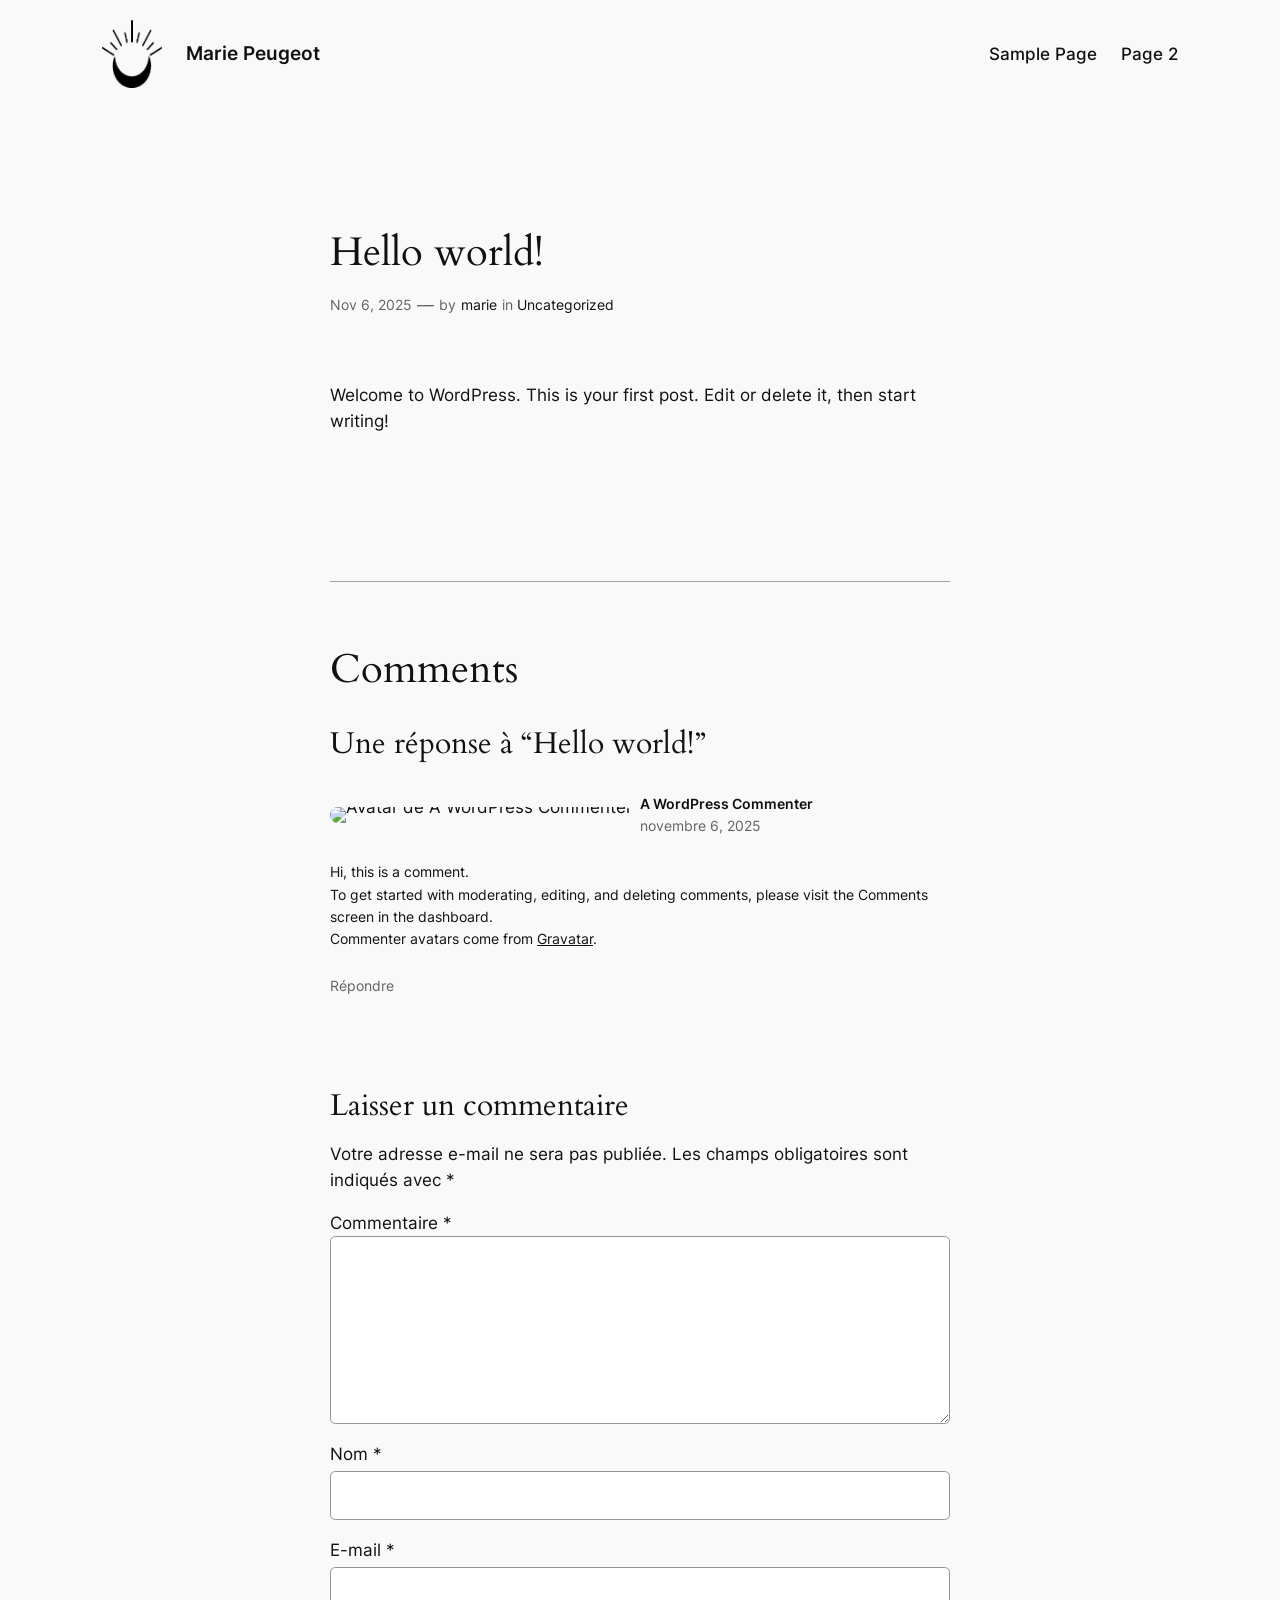
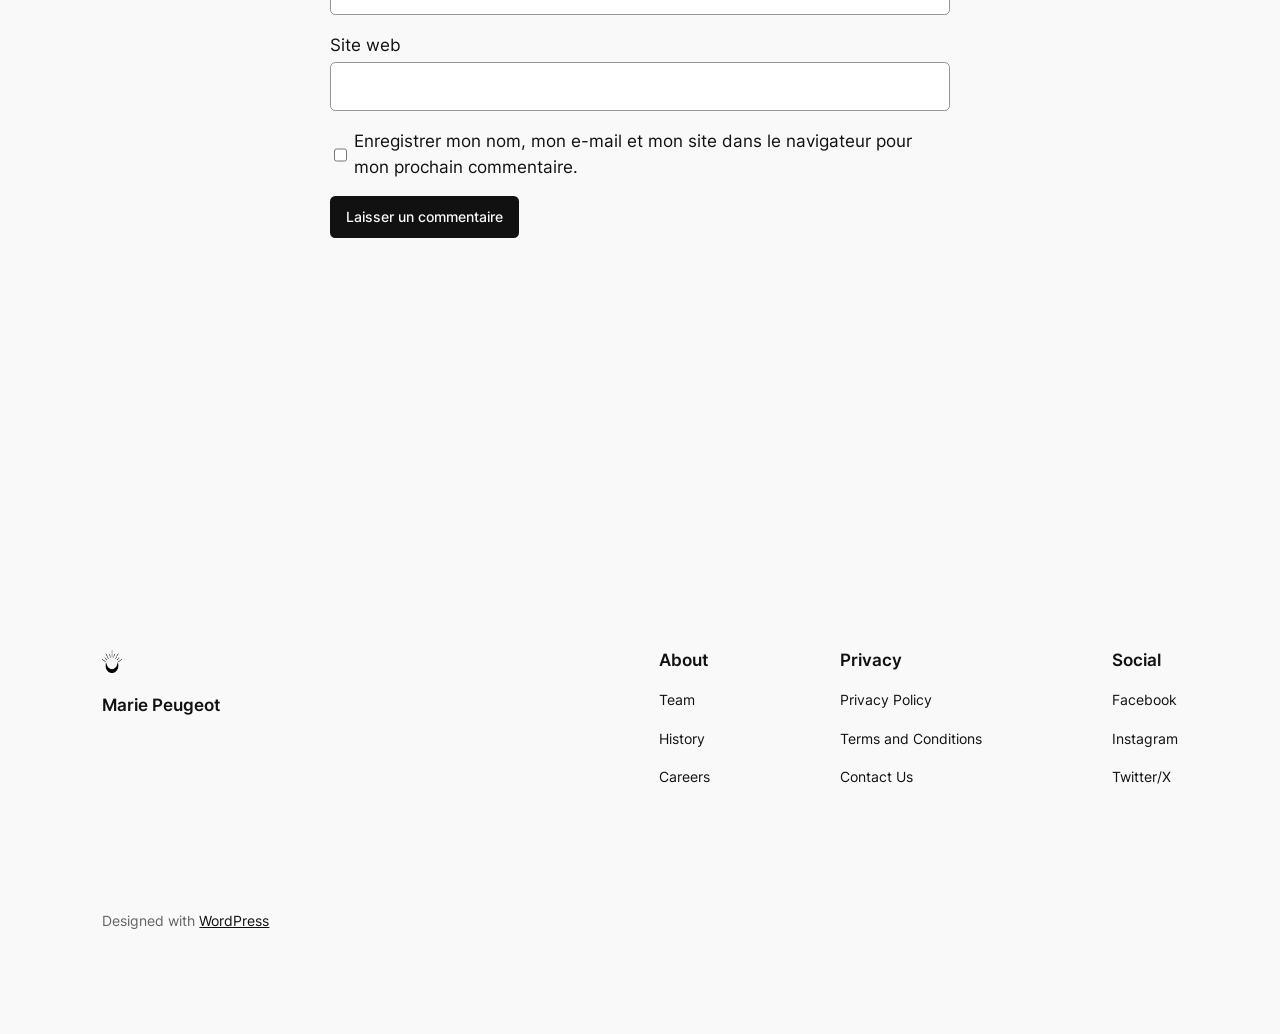
==== commit 080aac4a: "v5" ====
--- a/hello-world/index.html
+++ b/hello-world/index.html
@@ -1,16 +1,16 @@
 <!DOCTYPE html>
-<html lang="en-US">
+<html lang="fr-FR">
 <head><meta charset="UTF-8">
 	
 	<meta name="viewport" content="width=device-width, initial-scale=1">
 <meta name="robots" content="max-image-preview:large">
 	<style>img:is([sizes="auto" i], [sizes^="auto," i]) { contain-intrinsic-size: 3000px 1500px }</style>
 	<title>Hello world! – Marie Peugeot</title>
-<link rel="alternate" type="application/rss+xml" title="Marie Peugeot » Feed" href="/feed/">
-<link rel="alternate" type="application/rss+xml" title="Marie Peugeot » Comments Feed" href="/comments/feed/">
-<link rel="alternate" type="application/rss+xml" title="Marie Peugeot » Hello world! Comments Feed" href="/hello-world/feed/">
+<link rel="alternate" type="application/rss+xml" title="Marie Peugeot » Flux" href="https://adrianruizmora.github.io/feed/">
+<link rel="alternate" type="application/rss+xml" title="Marie Peugeot » Flux des commentaires" href="https://adrianruizmora.github.io/comments/feed/">
+<link rel="alternate" type="application/rss+xml" title="Marie Peugeot » Hello world! Flux des commentaires" href="https://adrianruizmora.github.io/hello-world/feed/">
 <script>
-window._wpemojiSettings = {"baseUrl":"https:\/\/s.w.org\/images\/core\/emoji\/16.0.1\/72x72\/","ext":".png","svgUrl":"https:\/\/s.w.org\/images\/core\/emoji\/16.0.1\/svg\/","svgExt":".svg","source":{"concatemoji":"\/wp-includes\/js\/wp-emoji-release.min.js?ver=6.8.3"}};
+window._wpemojiSettings = {"baseUrl":"https:\/\/s.w.org\/images\/core\/emoji\/16.0.1\/72x72\/","ext":".png","svgUrl":"https:\/\/s.w.org\/images\/core\/emoji\/16.0.1\/svg\/","svgExt":".svg","source":{"concatemoji":"https:\/\/adrianruizmora.github.io\/wp-includes\/js\/wp-emoji-release.min.js?ver=6.8.3"}};
 /*! This file is auto-generated */
 !function(s,n){var o,i,e;function c(e){try{var t={supportTests:e,timestamp:(new Date).valueOf()};sessionStorage.setItem(o,JSON.stringify(t))}catch(e){}}function p(e,t,n){e.clearRect(0,0,e.canvas.width,e.canvas.height),e.fillText(t,0,0);var t=new Uint32Array(e.getImageData(0,0,e.canvas.width,e.canvas.height).data),a=(e.clearRect(0,0,e.canvas.width,e.canvas.height),e.fillText(n,0,0),new Uint32Array(e.getImageData(0,0,e.canvas.width,e.canvas.height).data));return t.every(function(e,t){return e===a[t]})}function u(e,t){e.clearRect(0,0,e.canvas.width,e.canvas.height),e.fillText(t,0,0);for(var n=e.getImageData(16,16,1,1),a=0;a<n.data.length;a++)if(0!==n.data[a])return!1;return!0}function f(e,t,n,a){switch(t){case"flag":return n(e,"\ud83c\udff3\ufe0f\u200d\u26a7\ufe0f","\ud83c\udff3\ufe0f\u200b\u26a7\ufe0f")?!1:!n(e,"\ud83c\udde8\ud83c\uddf6","\ud83c\udde8\u200b\ud83c\uddf6")&&!n(e,"\ud83c\udff4\udb40\udc67\udb40\udc62\udb40\udc65\udb40\udc6e\udb40\udc67\udb40\udc7f","\ud83c\udff4\u200b\udb40\udc67\u200b\udb40\udc62\u200b\udb40\udc65\u200b\udb40\udc6e\u200b\udb40\udc67\u200b\udb40\udc7f");case"emoji":return!a(e,"\ud83e\udedf")}return!1}function g(e,t,n,a){var r="undefined"!=typeof WorkerGlobalScope&&self instanceof WorkerGlobalScope?new OffscreenCanvas(300,150):s.createElement("canvas"),o=r.getContext("2d",{willReadFrequently:!0}),i=(o.textBaseline="top",o.font="600 32px Arial",{});return e.forEach(function(e){i[e]=t(o,e,n,a)}),i}function t(e){var t=s.createElement("script");t.src=e,t.defer=!0,s.head.appendChild(t)}"undefined"!=typeof Promise&&(o="wpEmojiSettingsSupports",i=["flag","emoji"],n.supports={everything:!0,everythingExceptFlag:!0},e=new Promise(function(e){s.addEventListener("DOMContentLoaded",e,{once:!0})}),new Promise(function(t){var n=function(){try{var e=JSON.parse(sessionStorage.getItem(o));if("object"==typeof e&&"number"==typeof e.timestamp&&(new Date).valueOf()<e.timestamp+604800&&"object"==typeof e.supportTests)return e.supportTests}catch(e){}return null}();if(!n){if("undefined"!=typeof Worker&&"undefined"!=typeof OffscreenCanvas&&"undefined"!=typeof URL&&URL.createObjectURL&&"undefined"!=typeof Blob)try{var e="postMessage("+g.toString()+"("+[JSON.stringify(i),f.toString(),p.toString(),u.toString()].join(",")+"));",a=new Blob([e],{type:"text/javascript"}),r=new Worker(URL.createObjectURL(a),{name:"wpTestEmojiSupports"});return void(r.onmessage=function(e){c(n=e.data),r.terminate(),t(n)})}catch(e){}c(n=g(i,f,p,u))}t(n)}).then(function(e){for(var t in e)n.supports[t]=e[t],n.supports.everything=n.supports.everything&&n.supports[t],"flag"!==t&&(n.supports.everythingExceptFlag=n.supports.everythingExceptFlag&&n.supports[t]);n.supports.everythingExceptFlag=n.supports.everythingExceptFlag&&!n.supports.flag,n.DOMReady=!1,n.readyCallback=function(){n.DOMReady=!0}}).then(function(){return e}).then(function(){var e;n.supports.everything||(n.readyCallback(),(e=n.source||{}).concatemoji?t(e.concatemoji):e.wpemoji&&e.twemoji&&(t(e.twemoji),t(e.wpemoji)))}))}((window,document),window._wpemojiSettings);
 </script>
@@ -23,10 +23,18 @@
 <style id="wp-block-group-inline-css">
 .wp-block-group{box-sizing:border-box}:where(.wp-block-group.wp-block-group-is-layout-constrained){position:relative}
 </style>
-<style id="wp-block-page-list-inline-css">
-.wp-block-navigation .wp-block-page-list{align-items:var(--navigation-layout-align,initial);background-color:inherit;display:flex;flex-direction:var(--navigation-layout-direction,initial);flex-wrap:var(--navigation-layout-wrap,wrap);justify-content:var(--navigation-layout-justify,initial)}.wp-block-navigation .wp-block-navigation-item{background-color:inherit}.wp-block-page-list{box-sizing:border-box}
-</style>
-<link rel="stylesheet" id="wp-block-navigation-css" href="/wp-includes/blocks/navigation/style.min.css?ver=6.8.3" media="all">
+<style id="wp-block-navigation-link-inline-css">
+.wp-block-navigation .wp-block-navigation-item__label{overflow-wrap:break-word}.wp-block-navigation .wp-block-navigation-item__description{display:none}.link-ui-tools{border-top:1px solid #f0f0f0;padding:8px}.link-ui-block-inserter{padding-top:8px}.link-ui-block-inserter__back{margin-left:8px;text-transform:uppercase}
+
+				.is-style-arrow-link .wp-block-navigation-item__label:after {
+					content: "\2197";
+					padding-inline-start: 0.25rem;
+					vertical-align: middle;
+					text-decoration: none;
+					display: inline-block;
+				}
+</style>
+<link rel="stylesheet" id="wp-block-navigation-css" href="https://adrianruizmora.github.io/wp-includes/blocks/navigation/style.min.css?ver=6.8.3" media="all">
 <style id="wp-block-post-featured-image-inline-css">
 .wp-block-post-featured-image{margin-left:0;margin-right:0}.wp-block-post-featured-image a{display:block;height:100%}.wp-block-post-featured-image :where(img){box-sizing:border-box;height:auto;max-width:100%;vertical-align:bottom;width:100%}.wp-block-post-featured-image.alignfull img,.wp-block-post-featured-image.alignwide img{width:100%}.wp-block-post-featured-image .wp-block-post-featured-image__overlay.has-background-dim{background-color:#000;inset:0;position:absolute}.wp-block-post-featured-image{position:relative}.wp-block-post-featured-image .wp-block-post-featured-image__overlay.has-background-gradient{background-color:initial}.wp-block-post-featured-image .wp-block-post-featured-image__overlay.has-background-dim-0{opacity:0}.wp-block-post-featured-image .wp-block-post-featured-image__overlay.has-background-dim-10{opacity:.1}.wp-block-post-featured-image .wp-block-post-featured-image__overlay.has-background-dim-20{opacity:.2}.wp-block-post-featured-image .wp-block-post-featured-image__overlay.has-background-dim-30{opacity:.3}.wp-block-post-featured-image .wp-block-post-featured-image__overlay.has-background-dim-40{opacity:.4}.wp-block-post-featured-image .wp-block-post-featured-image__overlay.has-background-dim-50{opacity:.5}.wp-block-post-featured-image .wp-block-post-featured-image__overlay.has-background-dim-60{opacity:.6}.wp-block-post-featured-image .wp-block-post-featured-image__overlay.has-background-dim-70{opacity:.7}.wp-block-post-featured-image .wp-block-post-featured-image__overlay.has-background-dim-80{opacity:.8}.wp-block-post-featured-image .wp-block-post-featured-image__overlay.has-background-dim-90{opacity:.9}.wp-block-post-featured-image .wp-block-post-featured-image__overlay.has-background-dim-100{opacity:1}.wp-block-post-featured-image:where(.alignleft,.alignright){width:100%}
 </style>
@@ -140,17 +148,6 @@
 </style>
 <style id="wp-block-site-tagline-inline-css">
 .wp-block-site-tagline{box-sizing:border-box}
-</style>
-<style id="wp-block-navigation-link-inline-css">
-.wp-block-navigation .wp-block-navigation-item__label{overflow-wrap:break-word}.wp-block-navigation .wp-block-navigation-item__description{display:none}.link-ui-tools{border-top:1px solid #f0f0f0;padding:8px}.link-ui-block-inserter{padding-top:8px}.link-ui-block-inserter__back{margin-left:8px;text-transform:uppercase}
-
-				.is-style-arrow-link .wp-block-navigation-item__label:after {
-					content: "\2197";
-					padding-inline-start: 0.25rem;
-					vertical-align: middle;
-					text-decoration: none;
-					display: inline-block;
-				}
 </style>
 <style id="wp-block-columns-inline-css">
 .wp-block-columns{align-items:normal!important;box-sizing:border-box;display:flex;flex-wrap:wrap!important}@media (min-width:782px){.wp-block-columns{flex-wrap:nowrap!important}}.wp-block-columns.are-vertically-aligned-top{align-items:flex-start}.wp-block-columns.are-vertically-aligned-center{align-items:center}.wp-block-columns.are-vertically-aligned-bottom{align-items:flex-end}@media (max-width:781px){.wp-block-columns:not(.is-not-stacked-on-mobile)>.wp-block-column{flex-basis:100%!important}}@media (min-width:782px){.wp-block-columns:not(.is-not-stacked-on-mobile)>.wp-block-column{flex-basis:0;flex-grow:1}.wp-block-columns:not(.is-not-stacked-on-mobile)>.wp-block-column[style*=flex-basis]{flex-grow:0}}.wp-block-columns.is-not-stacked-on-mobile{flex-wrap:nowrap!important}.wp-block-columns.is-not-stacked-on-mobile>.wp-block-column{flex-basis:0;flex-grow:1}.wp-block-columns.is-not-stacked-on-mobile>.wp-block-column[style*=flex-basis]{flex-grow:0}:where(.wp-block-columns){margin-bottom:1.75em}:where(.wp-block-columns.has-background){padding:1.25em 2.375em}.wp-block-column{flex-grow:1;min-width:0;overflow-wrap:break-word;word-break:break-word}.wp-block-column.is-vertically-aligned-top{align-self:flex-start}.wp-block-column.is-vertically-aligned-center{align-self:center}.wp-block-column.is-vertically-aligned-bottom{align-self:flex-end}.wp-block-column.is-vertically-aligned-stretch{align-self:stretch}.wp-block-column.is-vertically-aligned-bottom,.wp-block-column.is-vertically-aligned-center,.wp-block-column.is-vertically-aligned-top{width:100%}
@@ -169,7 +166,7 @@
 		padding: 0 !important;
 	}
 </style>
-<link rel="stylesheet" id="wp-block-library-css" href="/wp-includes/css/dist/block-library/common.min.css?ver=6.8.3" media="all">
+<link rel="stylesheet" id="wp-block-library-css" href="https://adrianruizmora.github.io/wp-includes/css/dist/block-library/common.min.css?ver=6.8.3" media="all">
 <style id="global-styles-inline-css">
 :root{--wp--preset--aspect-ratio--square: 1;--wp--preset--aspect-ratio--4-3: 4/3;--wp--preset--aspect-ratio--3-4: 3/4;--wp--preset--aspect-ratio--3-2: 3/2;--wp--preset--aspect-ratio--2-3: 2/3;--wp--preset--aspect-ratio--16-9: 16/9;--wp--preset--aspect-ratio--9-16: 9/16;--wp--preset--color--black: #000000;--wp--preset--color--cyan-bluish-gray: #abb8c3;--wp--preset--color--white: #ffffff;--wp--preset--color--pale-pink: #f78da7;--wp--preset--color--vivid-red: #cf2e2e;--wp--preset--color--luminous-vivid-orange: #ff6900;--wp--preset--color--luminous-vivid-amber: #fcb900;--wp--preset--color--light-green-cyan: #7bdcb5;--wp--preset--color--vivid-green-cyan: #00d084;--wp--preset--color--pale-cyan-blue: #8ed1fc;--wp--preset--color--vivid-cyan-blue: #0693e3;--wp--preset--color--vivid-purple: #9b51e0;--wp--preset--color--base: #f9f9f9;--wp--preset--color--base-2: #ffffff;--wp--preset--color--contrast: #111111;--wp--preset--color--contrast-2: #636363;--wp--preset--color--contrast-3: #A4A4A4;--wp--preset--color--accent: #cfcabe;--wp--preset--color--accent-2: #c2a990;--wp--preset--color--accent-3: #d8613c;--wp--preset--color--accent-4: #b1c5a4;--wp--preset--color--accent-5: #b5bdbc;--wp--preset--gradient--vivid-cyan-blue-to-vivid-purple: linear-gradient(135deg,rgba(6,147,227,1) 0%,rgb(155,81,224) 100%);--wp--preset--gradient--light-green-cyan-to-vivid-green-cyan: linear-gradient(135deg,rgb(122,220,180) 0%,rgb(0,208,130) 100%);--wp--preset--gradient--luminous-vivid-amber-to-luminous-vivid-orange: linear-gradient(135deg,rgba(252,185,0,1) 0%,rgba(255,105,0,1) 100%);--wp--preset--gradient--luminous-vivid-orange-to-vivid-red: linear-gradient(135deg,rgba(255,105,0,1) 0%,rgb(207,46,46) 100%);--wp--preset--gradient--very-light-gray-to-cyan-bluish-gray: linear-gradient(135deg,rgb(238,238,238) 0%,rgb(169,184,195) 100%);--wp--preset--gradient--cool-to-warm-spectrum: linear-gradient(135deg,rgb(74,234,220) 0%,rgb(151,120,209) 20%,rgb(207,42,186) 40%,rgb(238,44,130) 60%,rgb(251,105,98) 80%,rgb(254,248,76) 100%);--wp--preset--gradient--blush-light-purple: linear-gradient(135deg,rgb(255,206,236) 0%,rgb(152,150,240) 100%);--wp--preset--gradient--blush-bordeaux: linear-gradient(135deg,rgb(254,205,165) 0%,rgb(254,45,45) 50%,rgb(107,0,62) 100%);--wp--preset--gradient--luminous-dusk: linear-gradient(135deg,rgb(255,203,112) 0%,rgb(199,81,192) 50%,rgb(65,88,208) 100%);--wp--preset--gradient--pale-ocean: linear-gradient(135deg,rgb(255,245,203) 0%,rgb(182,227,212) 50%,rgb(51,167,181) 100%);--wp--preset--gradient--electric-grass: linear-gradient(135deg,rgb(202,248,128) 0%,rgb(113,206,126) 100%);--wp--preset--gradient--midnight: linear-gradient(135deg,rgb(2,3,129) 0%,rgb(40,116,252) 100%);--wp--preset--gradient--gradient-1: linear-gradient(to bottom, #cfcabe 0%, #F9F9F9 100%);--wp--preset--gradient--gradient-2: linear-gradient(to bottom, #C2A990 0%, #F9F9F9 100%);--wp--preset--gradient--gradient-3: linear-gradient(to bottom, #D8613C 0%, #F9F9F9 100%);--wp--preset--gradient--gradient-4: linear-gradient(to bottom, #B1C5A4 0%, #F9F9F9 100%);--wp--preset--gradient--gradient-5: linear-gradient(to bottom, #B5BDBC 0%, #F9F9F9 100%);--wp--preset--gradient--gradient-6: linear-gradient(to bottom, #A4A4A4 0%, #F9F9F9 100%);--wp--preset--gradient--gradient-7: linear-gradient(to bottom, #cfcabe 50%, #F9F9F9 50%);--wp--preset--gradient--gradient-8: linear-gradient(to bottom, #C2A990 50%, #F9F9F9 50%);--wp--preset--gradient--gradient-9: linear-gradient(to bottom, #D8613C 50%, #F9F9F9 50%);--wp--preset--gradient--gradient-10: linear-gradient(to bottom, #B1C5A4 50%, #F9F9F9 50%);--wp--preset--gradient--gradient-11: linear-gradient(to bottom, #B5BDBC 50%, #F9F9F9 50%);--wp--preset--gradient--gradient-12: linear-gradient(to bottom, #A4A4A4 50%, #F9F9F9 50%);--wp--preset--font-size--small: 0.9rem;--wp--preset--font-size--medium: 1.05rem;--wp--preset--font-size--large: clamp(1.39rem, 1.39rem + ((1vw - 0.2rem) * 0.767), 1.85rem);--wp--preset--font-size--x-large: clamp(1.85rem, 1.85rem + ((1vw - 0.2rem) * 1.083), 2.5rem);--wp--preset--font-size--xx-large: clamp(2.5rem, 2.5rem + ((1vw - 0.2rem) * 1.283), 3.27rem);--wp--preset--font-family--body: "Inter", sans-serif;--wp--preset--font-family--heading: Cardo;--wp--preset--font-family--system-sans-serif: -apple-system, BlinkMacSystemFont, avenir next, avenir, segoe ui, helvetica neue, helvetica, Cantarell, Ubuntu, roboto, noto, arial, sans-serif;--wp--preset--font-family--system-serif: Iowan Old Style, Apple Garamond, Baskerville, Times New Roman, Droid Serif, Times, Source Serif Pro, serif, Apple Color Emoji, Segoe UI Emoji, Segoe UI Symbol;--wp--preset--spacing--20: min(1.5rem, 2vw);--wp--preset--spacing--30: min(2.5rem, 3vw);--wp--preset--spacing--40: min(4rem, 5vw);--wp--preset--spacing--50: min(6.5rem, 8vw);--wp--preset--spacing--60: min(10.5rem, 13vw);--wp--preset--spacing--70: 3.38rem;--wp--preset--spacing--80: 5.06rem;--wp--preset--spacing--10: 1rem;--wp--preset--shadow--natural: 6px 6px 9px rgba(0, 0, 0, 0.2);--wp--preset--shadow--deep: 12px 12px 50px rgba(0, 0, 0, 0.4);--wp--preset--shadow--sharp: 6px 6px 0px rgba(0, 0, 0, 0.2);--wp--preset--shadow--outlined: 6px 6px 0px -3px rgba(255, 255, 255, 1), 6px 6px rgba(0, 0, 0, 1);--wp--preset--shadow--crisp: 6px 6px 0px rgba(0, 0, 0, 1);}:root { --wp--style--global--content-size: 620px;--wp--style--global--wide-size: 1280px; }:where(body) { margin: 0; }.wp-site-blocks { padding-top: var(--wp--style--root--padding-top); padding-bottom: var(--wp--style--root--padding-bottom); }.has-global-padding { padding-right: var(--wp--style--root--padding-right); padding-left: var(--wp--style--root--padding-left); }.has-global-padding > .alignfull { margin-right: calc(var(--wp--style--root--padding-right) * -1); margin-left: calc(var(--wp--style--root--padding-left) * -1); }.has-global-padding :where(:not(.alignfull.is-layout-flow) > .has-global-padding:not(.wp-block-block, .alignfull)) { padding-right: 0; padding-left: 0; }.has-global-padding :where(:not(.alignfull.is-layout-flow) > .has-global-padding:not(.wp-block-block, .alignfull)) > .alignfull { margin-left: 0; margin-right: 0; }.wp-site-blocks > .alignleft { float: left; margin-right: 2em; }.wp-site-blocks > .alignright { float: right; margin-left: 2em; }.wp-site-blocks > .aligncenter { justify-content: center; margin-left: auto; margin-right: auto; }:where(.wp-site-blocks) > * { margin-block-start: 1.2rem; margin-block-end: 0; }:where(.wp-site-blocks) > :first-child { margin-block-start: 0; }:where(.wp-site-blocks) > :last-child { margin-block-end: 0; }:root { --wp--style--block-gap: 1.2rem; }:root :where(.is-layout-flow) > :first-child{margin-block-start: 0;}:root :where(.is-layout-flow) > :last-child{margin-block-end: 0;}:root :where(.is-layout-flow) > *{margin-block-start: 1.2rem;margin-block-end: 0;}:root :where(.is-layout-constrained) > :first-child{margin-block-start: 0;}:root :where(.is-layout-constrained) > :last-child{margin-block-end: 0;}:root :where(.is-layout-constrained) > *{margin-block-start: 1.2rem;margin-block-end: 0;}:root :where(.is-layout-flex){gap: 1.2rem;}:root :where(.is-layout-grid){gap: 1.2rem;}.is-layout-flow > .alignleft{float: left;margin-inline-start: 0;margin-inline-end: 2em;}.is-layout-flow > .alignright{float: right;margin-inline-start: 2em;margin-inline-end: 0;}.is-layout-flow > .aligncenter{margin-left: auto !important;margin-right: auto !important;}.is-layout-constrained > .alignleft{float: left;margin-inline-start: 0;margin-inline-end: 2em;}.is-layout-constrained > .alignright{float: right;margin-inline-start: 2em;margin-inline-end: 0;}.is-layout-constrained > .aligncenter{margin-left: auto !important;margin-right: auto !important;}.is-layout-constrained > :where(:not(.alignleft):not(.alignright):not(.alignfull)){max-width: var(--wp--style--global--content-size);margin-left: auto !important;margin-right: auto !important;}.is-layout-constrained > .alignwide{max-width: var(--wp--style--global--wide-size);}body .is-layout-flex{display: flex;}.is-layout-flex{flex-wrap: wrap;align-items: center;}.is-layout-flex > :is(*, div){margin: 0;}body .is-layout-grid{display: grid;}.is-layout-grid > :is(*, div){margin: 0;}body{background-color: var(--wp--preset--color--base);color: var(--wp--preset--color--contrast);font-family: var(--wp--preset--font-family--body);font-size: var(--wp--preset--font-size--medium);font-style: normal;font-weight: 400;line-height: 1.55;--wp--style--root--padding-top: 0px;--wp--style--root--padding-right: var(--wp--preset--spacing--50);--wp--style--root--padding-bottom: 0px;--wp--style--root--padding-left: var(--wp--preset--spacing--50);}a:where(:not(.wp-element-button)){color: var(--wp--preset--color--contrast);text-decoration: underline;}:root :where(a:where(:not(.wp-element-button)):hover){text-decoration: none;}h1, h2, h3, h4, h5, h6{color: var(--wp--preset--color--contrast);font-family: var(--wp--preset--font-family--heading);font-weight: 400;line-height: 1.2;}h1{font-size: var(--wp--preset--font-size--xx-large);line-height: 1.15;}h2{font-size: var(--wp--preset--font-size--x-large);}h3{font-size: var(--wp--preset--font-size--large);}h4{font-size: clamp(1.1rem, 1.1rem + ((1vw - 0.2rem) * 0.767), 1.5rem);}h5{font-size: var(--wp--preset--font-size--medium);}h6{font-size: var(--wp--preset--font-size--small);}:root :where(.wp-element-button, .wp-block-button__link){background-color: var(--wp--preset--color--contrast);border-radius: .33rem;border-color: var(--wp--preset--color--contrast);border-width: 0;color: var(--wp--preset--color--base);font-family: inherit;font-size: var(--wp--preset--font-size--small);font-style: normal;font-weight: 500;line-height: inherit;padding-top: 0.6rem;padding-right: 1rem;padding-bottom: 0.6rem;padding-left: 1rem;text-decoration: none;}:root :where(.wp-element-button:hover, .wp-block-button__link:hover){background-color: var(--wp--preset--color--contrast-2);border-color: var(--wp--preset--color--contrast-2);color: var(--wp--preset--color--base);}:root :where(.wp-element-button:focus, .wp-block-button__link:focus){background-color: var(--wp--preset--color--contrast-2);border-color: var(--wp--preset--color--contrast-2);color: var(--wp--preset--color--base);outline-color: var(--wp--preset--color--contrast);outline-offset: 2px;}:root :where(.wp-element-button:active, .wp-block-button__link:active){background-color: var(--wp--preset--color--contrast);color: var(--wp--preset--color--base);}:root :where(.wp-element-caption, .wp-block-audio figcaption, .wp-block-embed figcaption, .wp-block-gallery figcaption, .wp-block-image figcaption, .wp-block-table figcaption, .wp-block-video figcaption){color: var(--wp--preset--color--contrast-2);font-family: var(--wp--preset--font-family--body);font-size: 0.8rem;}.has-black-color{color: var(--wp--preset--color--black) !important;}.has-cyan-bluish-gray-color{color: var(--wp--preset--color--cyan-bluish-gray) !important;}.has-white-color{color: var(--wp--preset--color--white) !important;}.has-pale-pink-color{color: var(--wp--preset--color--pale-pink) !important;}.has-vivid-red-color{color: var(--wp--preset--color--vivid-red) !important;}.has-luminous-vivid-orange-color{color: var(--wp--preset--color--luminous-vivid-orange) !important;}.has-luminous-vivid-amber-color{color: var(--wp--preset--color--luminous-vivid-amber) !important;}.has-light-green-cyan-color{color: var(--wp--preset--color--light-green-cyan) !important;}.has-vivid-green-cyan-color{color: var(--wp--preset--color--vivid-green-cyan) !important;}.has-pale-cyan-blue-color{color: var(--wp--preset--color--pale-cyan-blue) !important;}.has-vivid-cyan-blue-color{color: var(--wp--preset--color--vivid-cyan-blue) !important;}.has-vivid-purple-color{color: var(--wp--preset--color--vivid-purple) !important;}.has-base-color{color: var(--wp--preset--color--base) !important;}.has-base-2-color{color: var(--wp--preset--color--base-2) !important;}.has-contrast-color{color: var(--wp--preset--color--contrast) !important;}.has-contrast-2-color{color: var(--wp--preset--color--contrast-2) !important;}.has-contrast-3-color{color: var(--wp--preset--color--contrast-3) !important;}.has-accent-color{color: var(--wp--preset--color--accent) !important;}.has-accent-2-color{color: var(--wp--preset--color--accent-2) !important;}.has-accent-3-color{color: var(--wp--preset--color--accent-3) !important;}.has-accent-4-color{color: var(--wp--preset--color--accent-4) !important;}.has-accent-5-color{color: var(--wp--preset--color--accent-5) !important;}.has-black-background-color{background-color: var(--wp--preset--color--black) !important;}.has-cyan-bluish-gray-background-color{background-color: var(--wp--preset--color--cyan-bluish-gray) !important;}.has-white-background-color{background-color: var(--wp--preset--color--white) !important;}.has-pale-pink-background-color{background-color: var(--wp--preset--color--pale-pink) !important;}.has-vivid-red-background-color{background-color: var(--wp--preset--color--vivid-red) !important;}.has-luminous-vivid-orange-background-color{background-color: var(--wp--preset--color--luminous-vivid-orange) !important;}.has-luminous-vivid-amber-background-color{background-color: var(--wp--preset--color--luminous-vivid-amber) !important;}.has-light-green-cyan-background-color{background-color: var(--wp--preset--color--light-green-cyan) !important;}.has-vivid-green-cyan-background-color{background-color: var(--wp--preset--color--vivid-green-cyan) !important;}.has-pale-cyan-blue-background-color{background-color: var(--wp--preset--color--pale-cyan-blue) !important;}.has-vivid-cyan-blue-background-color{background-color: var(--wp--preset--color--vivid-cyan-blue) !important;}.has-vivid-purple-background-color{background-color: var(--wp--preset--color--vivid-purple) !important;}.has-base-background-color{background-color: var(--wp--preset--color--base) !important;}.has-base-2-background-color{background-color: var(--wp--preset--color--base-2) !important;}.has-contrast-background-color{background-color: var(--wp--preset--color--contrast) !important;}.has-contrast-2-background-color{background-color: var(--wp--preset--color--contrast-2) !important;}.has-contrast-3-background-color{background-color: var(--wp--preset--color--contrast-3) !important;}.has-accent-background-color{background-color: var(--wp--preset--color--accent) !important;}.has-accent-2-background-color{background-color: var(--wp--preset--color--accent-2) !important;}.has-accent-3-background-color{background-color: var(--wp--preset--color--accent-3) !important;}.has-accent-4-background-color{background-color: var(--wp--preset--color--accent-4) !important;}.has-accent-5-background-color{background-color: var(--wp--preset--color--accent-5) !important;}.has-black-border-color{border-color: var(--wp--preset--color--black) !important;}.has-cyan-bluish-gray-border-color{border-color: var(--wp--preset--color--cyan-bluish-gray) !important;}.has-white-border-color{border-color: var(--wp--preset--color--white) !important;}.has-pale-pink-border-color{border-color: var(--wp--preset--color--pale-pink) !important;}.has-vivid-red-border-color{border-color: var(--wp--preset--color--vivid-red) !important;}.has-luminous-vivid-orange-border-color{border-color: var(--wp--preset--color--luminous-vivid-orange) !important;}.has-luminous-vivid-amber-border-color{border-color: var(--wp--preset--color--luminous-vivid-amber) !important;}.has-light-green-cyan-border-color{border-color: var(--wp--preset--color--light-green-cyan) !important;}.has-vivid-green-cyan-border-color{border-color: var(--wp--preset--color--vivid-green-cyan) !important;}.has-pale-cyan-blue-border-color{border-color: var(--wp--preset--color--pale-cyan-blue) !important;}.has-vivid-cyan-blue-border-color{border-color: var(--wp--preset--color--vivid-cyan-blue) !important;}.has-vivid-purple-border-color{border-color: var(--wp--preset--color--vivid-purple) !important;}.has-base-border-color{border-color: var(--wp--preset--color--base) !important;}.has-base-2-border-color{border-color: var(--wp--preset--color--base-2) !important;}.has-contrast-border-color{border-color: var(--wp--preset--color--contrast) !important;}.has-contrast-2-border-color{border-color: var(--wp--preset--color--contrast-2) !important;}.has-contrast-3-border-color{border-color: var(--wp--preset--color--contrast-3) !important;}.has-accent-border-color{border-color: var(--wp--preset--color--accent) !important;}.has-accent-2-border-color{border-color: var(--wp--preset--color--accent-2) !important;}.has-accent-3-border-color{border-color: var(--wp--preset--color--accent-3) !important;}.has-accent-4-border-color{border-color: var(--wp--preset--color--accent-4) !important;}.has-accent-5-border-color{border-color: var(--wp--preset--color--accent-5) !important;}.has-vivid-cyan-blue-to-vivid-purple-gradient-background{background: var(--wp--preset--gradient--vivid-cyan-blue-to-vivid-purple) !important;}.has-light-green-cyan-to-vivid-green-cyan-gradient-background{background: var(--wp--preset--gradient--light-green-cyan-to-vivid-green-cyan) !important;}.has-luminous-vivid-amber-to-luminous-vivid-orange-gradient-background{background: var(--wp--preset--gradient--luminous-vivid-amber-to-luminous-vivid-orange) !important;}.has-luminous-vivid-orange-to-vivid-red-gradient-background{background: var(--wp--preset--gradient--luminous-vivid-orange-to-vivid-red) !important;}.has-very-light-gray-to-cyan-bluish-gray-gradient-background{background: var(--wp--preset--gradient--very-light-gray-to-cyan-bluish-gray) !important;}.has-cool-to-warm-spectrum-gradient-background{background: var(--wp--preset--gradient--cool-to-warm-spectrum) !important;}.has-blush-light-purple-gradient-background{background: var(--wp--preset--gradient--blush-light-purple) !important;}.has-blush-bordeaux-gradient-background{background: var(--wp--preset--gradient--blush-bordeaux) !important;}.has-luminous-dusk-gradient-background{background: var(--wp--preset--gradient--luminous-dusk) !important;}.has-pale-ocean-gradient-background{background: var(--wp--preset--gradient--pale-ocean) !important;}.has-electric-grass-gradient-background{background: var(--wp--preset--gradient--electric-grass) !important;}.has-midnight-gradient-background{background: var(--wp--preset--gradient--midnight) !important;}.has-gradient-1-gradient-background{background: var(--wp--preset--gradient--gradient-1) !important;}.has-gradient-2-gradient-background{background: var(--wp--preset--gradient--gradient-2) !important;}.has-gradient-3-gradient-background{background: var(--wp--preset--gradient--gradient-3) !important;}.has-gradient-4-gradient-background{background: var(--wp--preset--gradient--gradient-4) !important;}.has-gradient-5-gradient-background{background: var(--wp--preset--gradient--gradient-5) !important;}.has-gradient-6-gradient-background{background: var(--wp--preset--gradient--gradient-6) !important;}.has-gradient-7-gradient-background{background: var(--wp--preset--gradient--gradient-7) !important;}.has-gradient-8-gradient-background{background: var(--wp--preset--gradient--gradient-8) !important;}.has-gradient-9-gradient-background{background: var(--wp--preset--gradient--gradient-9) !important;}.has-gradient-10-gradient-background{background: var(--wp--preset--gradient--gradient-10) !important;}.has-gradient-11-gradient-background{background: var(--wp--preset--gradient--gradient-11) !important;}.has-gradient-12-gradient-background{background: var(--wp--preset--gradient--gradient-12) !important;}.has-small-font-size{font-size: var(--wp--preset--font-size--small) !important;}.has-medium-font-size{font-size: var(--wp--preset--font-size--medium) !important;}.has-large-font-size{font-size: var(--wp--preset--font-size--large) !important;}.has-x-large-font-size{font-size: var(--wp--preset--font-size--x-large) !important;}.has-xx-large-font-size{font-size: var(--wp--preset--font-size--xx-large) !important;}.has-body-font-family{font-family: var(--wp--preset--font-family--body) !important;}.has-heading-font-family{font-family: var(--wp--preset--font-family--heading) !important;}.has-system-sans-serif-font-family{font-family: var(--wp--preset--font-family--system-sans-serif) !important;}.has-system-serif-font-family{font-family: var(--wp--preset--font-family--system-serif) !important;}:where(.wp-site-blocks *:focus){outline-width:2px;outline-style:solid}
 :root :where(.wp-block-avatar img){border-radius: 90px;}
@@ -245,21 +242,21 @@
 			z-index: 100000;
 		}
 </style>
-<link rel="https://api.w.org/" href="/wp-json/"><link rel="alternate" title="JSON" type="application/json" href="/wp-json/wp/v2/posts/1"><link rel="EditURI" type="application/rsd+xml" title="RSD" href="/xmlrpc.php?rsd">
+<link rel="https://api.w.org/" href="https://adrianruizmora.github.io/wp-json/"><link rel="alternate" title="JSON" type="application/json" href="https://adrianruizmora.github.io/wp-json/wp/v2/posts/1"><link rel="EditURI" type="application/rsd+xml" title="RSD" href="https://adrianruizmora.github.io/xmlrpc.php?rsd">
 <meta name="generator" content="WordPress 6.8.3">
-<link rel="canonical" href="/hello-world/">
-<link rel="shortlink" href="/?p=1">
-<link rel="alternate" title="oEmbed (JSON)" type="application/json+oembed" href="/wp-json/oembed/1.0/embed?url=http%3A%2F%2F%2Fhello-world%2F">
-<link rel="alternate" title="oEmbed (XML)" type="text/xml+oembed" href="/wp-json/oembed/1.0/embed?url=http%3A%2F%2F%2Fhello-world%2F&format=xml">
+<link rel="canonical" href="https://adrianruizmora.github.io/hello-world/">
+<link rel="shortlink" href="https://adrianruizmora.github.io/?p=1">
+<link rel="alternate" title="oEmbed (JSON)" type="application/json+oembed" href="https://adrianruizmora.github.io/wp-json/oembed/1.0/embed?url=http%3A%2F%2Fhttps%3A%2F%2Fadrianruizmora.github.io%2Fhello-world%2F">
+<link rel="alternate" title="oEmbed (XML)" type="text/xml+oembed" href="https://adrianruizmora.github.io/wp-json/oembed/1.0/embed?url=http%3A%2F%2Fhttps%3A%2F%2Fadrianruizmora.github.io%2Fhello-world%2F&format=xml">
 <script type="importmap" id="wp-importmap">
-{"imports":{"@wordpress\/interactivity":"\/wp-includes\/js\/dist\/script-modules\/interactivity\/index.min.js?ver=55aebb6e0a16726baffb"}}
+{"imports":{"@wordpress\/interactivity":"https:\/\/adrianruizmora.github.io\/wp-includes\/js\/dist\/script-modules\/interactivity\/index.min.js?ver=55aebb6e0a16726baffb"}}
 </script>
-<script type="module" src="/wp-includes/js/dist/script-modules/block-library/navigation/view.min.js?ver=61572d447d60c0aa5240" id="@wordpress/block-library/navigation/view-js-module"></script>
-<link rel="modulepreload" href="/wp-includes/js/dist/script-modules/interactivity/index.min.js?ver=55aebb6e0a16726baffb" id="@wordpress/interactivity-js-modulepreload"><style class="wp-fonts-local">
-@font-face{font-family:Inter;font-style:normal;font-weight:300 900;font-display:fallback;src:url('/wp-content/themes/twentytwentyfour/assets/fonts/inter/Inter-VariableFont_slnt,wght.woff2') format('woff2');font-stretch:normal;}
-@font-face{font-family:Cardo;font-style:normal;font-weight:400;font-display:fallback;src:url('/wp-content/themes/twentytwentyfour/assets/fonts/cardo/cardo_normal_400.woff2') format('woff2');}
-@font-face{font-family:Cardo;font-style:italic;font-weight:400;font-display:fallback;src:url('/wp-content/themes/twentytwentyfour/assets/fonts/cardo/cardo_italic_400.woff2') format('woff2');}
-@font-face{font-family:Cardo;font-style:normal;font-weight:700;font-display:fallback;src:url('/wp-content/themes/twentytwentyfour/assets/fonts/cardo/cardo_normal_700.woff2') format('woff2');}
+<script type="module" src="https://adrianruizmora.github.io/wp-includes/js/dist/script-modules/block-library/navigation/view.min.js?ver=61572d447d60c0aa5240" id="@wordpress/block-library/navigation/view-js-module"></script>
+<link rel="modulepreload" href="https://adrianruizmora.github.io/wp-includes/js/dist/script-modules/interactivity/index.min.js?ver=55aebb6e0a16726baffb" id="@wordpress/interactivity-js-modulepreload"><style class="wp-fonts-local">
+@font-face{font-family:Inter;font-style:normal;font-weight:300 900;font-display:fallback;src:url('https://adrianruizmora.github.io/wp-content/themes/twentytwentyfour/assets/fonts/inter/Inter-VariableFont_slnt,wght.woff2') format('woff2');font-stretch:normal;}
+@font-face{font-family:Cardo;font-style:normal;font-weight:400;font-display:fallback;src:url('https://adrianruizmora.github.io/wp-content/themes/twentytwentyfour/assets/fonts/cardo/cardo_normal_400.woff2') format('woff2');}
+@font-face{font-family:Cardo;font-style:italic;font-weight:400;font-display:fallback;src:url('https://adrianruizmora.github.io/wp-content/themes/twentytwentyfour/assets/fonts/cardo/cardo_italic_400.woff2') format('woff2');}
+@font-face{font-family:Cardo;font-style:normal;font-weight:700;font-display:fallback;src:url('https://adrianruizmora.github.io/wp-content/themes/twentytwentyfour/assets/fonts/cardo/cardo_normal_700.woff2') format('woff2');}
 </style>
 </head>
 
@@ -271,11 +268,11 @@
 	<div class="wp-block-group alignwide is-content-justification-space-between is-layout-flex wp-container-core-group-is-layout-b585a4aa wp-block-group-is-layout-flex">
 		
 		<div class="wp-block-group is-layout-flex wp-container-core-group-is-layout-fbcf6490 wp-block-group-is-layout-flex">
-			<div class="wp-block-site-logo"><a href="/" class="custom-logo-link" rel="home"><img width="60" height="68" src="/wp-content/uploads/2025/11/image-scaled.png" class="custom-logo" alt="Marie Peugeot" decoding="async" srcset="/wp-content/uploads/2025/11/image-scaled.png 2240w, /wp-content/uploads/2025/11/image-263x300.png 263w, /wp-content/uploads/2025/11/image-896x1024.png 896w, /wp-content/uploads/2025/11/image-768x878.png 768w, /wp-content/uploads/2025/11/image-1344x1536.png 1344w, /wp-content/uploads/2025/11/image-1792x2048.png 1792w" sizes="(max-width: 60px) 100vw, 60px"></a></div>
+			<div class="wp-block-site-logo"><a href="https://adrianruizmora.github.io/" class="custom-logo-link" rel="home"><img width="60" height="68" src="https://adrianruizmora.github.io/wp-content/uploads/2025/11/image-scaled.png" class="custom-logo" alt="Marie Peugeot" decoding="async" srcset="https://adrianruizmora.github.io/wp-content/uploads/2025/11/image-scaled.png 2240w, https://adrianruizmora.github.io/wp-content/uploads/2025/11/image-263x300.png 263w, https://adrianruizmora.github.io/wp-content/uploads/2025/11/image-896x1024.png 896w, https://adrianruizmora.github.io/wp-content/uploads/2025/11/image-768x878.png 768w, https://adrianruizmora.github.io/wp-content/uploads/2025/11/image-1344x1536.png 1344w, https://adrianruizmora.github.io/wp-content/uploads/2025/11/image-1792x2048.png 1792w" sizes="(max-width: 60px) 100vw, 60px"></a></div>
 
 			
 			<div class="wp-block-group is-layout-flow wp-container-core-group-is-layout-47e5a185 wp-block-group-is-layout-flow">
-				<p class="wp-block-site-title"><a href="/" target="_self" rel="home">Marie Peugeot</a></p>
+				<p class="wp-block-site-title"><a href="https://adrianruizmora.github.io/" target="_self" rel="home">Marie Peugeot</a></p>
 			</div>
 			
 		</div>
@@ -283,13 +280,13 @@
 
 		
 		<div class="wp-block-group is-content-justification-left is-layout-flex wp-container-core-group-is-layout-bc8e6f51 wp-block-group-is-layout-flex">
-			<nav class="is-responsive items-justified-right wp-block-navigation is-horizontal is-content-justification-right is-layout-flex wp-container-core-navigation-is-layout-cca85a86 wp-block-navigation-is-layout-flex" data-wp-interactive="core/navigation" data-wp-context='{"overlayOpenedBy":{"click":false,"hover":false,"focus":false},"type":"overlay","roleAttribute":"","ariaLabel":"Menu"}'><button aria-haspopup="dialog" aria-label="Open menu" class="wp-block-navigation__responsive-container-open" data-wp-on-async--click="actions.openMenuOnClick" data-wp-on--keydown="actions.handleMenuKeydown"><svg width="24" height="24" xmlns="http://www.w3.org/2000/svg" viewbox="0 0 24 24" aria-hidden="true" focusable="false"><rect x="4" y="7.5" width="16" height="1.5"></rect><rect x="4" y="15" width="16" height="1.5"></rect></svg></button>
+			<nav class="is-responsive items-justified-right wp-block-navigation is-horizontal is-content-justification-right is-layout-flex wp-container-core-navigation-is-layout-cca85a86 wp-block-navigation-is-layout-flex" data-wp-interactive="core/navigation" data-wp-context='{"overlayOpenedBy":{"click":false,"hover":false,"focus":false},"type":"overlay","roleAttribute":"","ariaLabel":"Menu"}'><button aria-haspopup="dialog" aria-label="Ouvrir le menu" class="wp-block-navigation__responsive-container-open" data-wp-on-async--click="actions.openMenuOnClick" data-wp-on--keydown="actions.handleMenuKeydown"><svg width="24" height="24" xmlns="http://www.w3.org/2000/svg" viewbox="0 0 24 24" aria-hidden="true" focusable="false"><rect x="4" y="7.5" width="16" height="1.5"></rect><rect x="4" y="15" width="16" height="1.5"></rect></svg></button>
 				<div class="wp-block-navigation__responsive-container" id="modal-1" data-wp-class--has-modal-open="state.isMenuOpen" data-wp-class--is-menu-open="state.isMenuOpen" data-wp-watch="callbacks.initMenu" data-wp-on--keydown="actions.handleMenuKeydown" data-wp-on-async--focusout="actions.handleMenuFocusout" tabindex="-1">
 					<div class="wp-block-navigation__responsive-close" tabindex="-1">
 						<div class="wp-block-navigation__responsive-dialog" data-wp-bind--aria-modal="state.ariaModal" data-wp-bind--aria-label="state.ariaLabel" data-wp-bind--role="state.roleAttribute">
-							<button aria-label="Close menu" class="wp-block-navigation__responsive-container-close" data-wp-on-async--click="actions.closeMenuOnClick"><svg xmlns="http://www.w3.org/2000/svg" viewbox="0 0 24 24" width="24" height="24" aria-hidden="true" focusable="false"><path d="m13.06 12 6.47-6.47-1.06-1.06L12 10.94 5.53 4.47 4.47 5.53 10.94 12l-6.47 6.47 1.06 1.06L12 13.06l6.47 6.47 1.06-1.06L13.06 12Z"></path></svg></button>
+							<button aria-label="Fermer le menu" class="wp-block-navigation__responsive-container-close" data-wp-on-async--click="actions.closeMenuOnClick"><svg xmlns="http://www.w3.org/2000/svg" viewbox="0 0 24 24" width="24" height="24" aria-hidden="true" focusable="false"><path d="m13.06 12 6.47-6.47-1.06-1.06L12 10.94 5.53 4.47 4.47 5.53 10.94 12l-6.47 6.47 1.06 1.06L12 13.06l6.47 6.47 1.06-1.06L13.06 12Z"></path></svg></button>
 							<div class="wp-block-navigation__responsive-container-content" data-wp-watch="callbacks.focusFirstElement" id="modal-1-content">
-								<ul class="wp-block-navigation__container is-responsive items-justified-right wp-block-navigation"><ul class="wp-block-page-list"><li class="wp-block-pages-list__item wp-block-navigation-item open-on-hover-click"><a class="wp-block-pages-list__item__link wp-block-navigation-item__content" href="/sample-page/">Sample Page</a></li></ul></ul>
+								<ul class="wp-block-navigation__container is-responsive items-justified-right wp-block-navigation"><li class=" wp-block-navigation-item wp-block-navigation-link"><a class="wp-block-navigation-item__content" href="https://adrianruizmora.github.io/sample-page/"><span class="wp-block-navigation-item__label">Sample Page</span></a></li><li class=" wp-block-navigation-item wp-block-navigation-link"><a class="wp-block-navigation-item__content" href="https://adrianruizmora.github.io/page-2/"><span class="wp-block-navigation-item__label">Page 2</span></a></li></ul>
 							</div>
 						</div>
 					</div>
@@ -316,7 +313,7 @@
 <div class="wp-block-group has-global-padding is-layout-constrained wp-block-group-is-layout-constrained">
 	
 	<div class="wp-block-group is-content-justification-left is-layout-flex wp-container-core-group-is-layout-dfe8e91f wp-block-group-is-layout-flex">
-		<div class="wp-block-post-date"><time datetime="2025-11-06T11:26:23+00:00"><a href="/hello-world/">Nov 6, 2025</a></time></div>
+		<div class="wp-block-post-date"><time datetime="2025-11-06T11:26:23+00:00"><a href="https://adrianruizmora.github.io/hello-world/">Nov 6, 2025</a></time></div>
 
 		
 		<p class="has-contrast-2-color has-text-color">—</p>
@@ -326,9 +323,9 @@
 		<p class="has-small-font-size has-contrast-2-color has-text-color">by</p>
 		
 
-		<div class="wp-block-post-author-name"><a href="/author/marie/" target="_self" class="wp-block-post-author-name__link">marie</a></div>
-
-		<div class="taxonomy-category wp-block-post-terms"><span class="wp-block-post-terms__prefix">in </span><a href="/category/uncategorized/" rel="tag">Uncategorized</a></div>
+		<div class="wp-block-post-author-name"><a href="https://adrianruizmora.github.io/author/marie/" target="_self" class="wp-block-post-author-name__link">marie</a></div>
+
+		<div class="taxonomy-category wp-block-post-terms"><span class="wp-block-post-terms__prefix">in </span><a href="https://adrianruizmora.github.io/category/uncategorized/" rel="tag">Uncategorized</a></div>
 
 	</div>
 	
@@ -366,17 +363,17 @@
 	
 	<h2 class="wp-block-heading">Comments</h2>
 	
-	<h3 id="comments" class="wp-block-comments-title">One response to “Hello world!”</h3>
+	<h3 id="comments" class="wp-block-comments-title">Une réponse à “Hello world!”</h3>
 	<ol class="wp-block-comment-template"><li id="comment-1" class="comment even thread-even depth-1">
 	
 	<div class="wp-block-group is-layout-flow wp-block-group-is-layout-flow" style="margin-top:0;margin-bottom:var(--wp--preset--spacing--30)">
 		
 		<div class="wp-block-group is-nowrap is-layout-flex wp-container-core-group-is-layout-e406bfd8 wp-block-group-is-layout-flex">
-			<div class="wp-block-avatar"><img alt="A WordPress Commenter Avatar" src="https://secure.gravatar.com/avatar/8e1606e6fba450a9362af43874c1b2dfad34c782e33d0a51e1b46c18a2a567dd?s=40&d=mm&r=g" srcset="https://secure.gravatar.com/avatar/8e1606e6fba450a9362af43874c1b2dfad34c782e33d0a51e1b46c18a2a567dd?s=80&d=mm&r=g 2x" class="avatar avatar-40 photo wp-block-avatar__image" height="40" width="40" decoding="async"></div>
+			<div class="wp-block-avatar"><img alt="Avatar de A WordPress Commenter" src="https://secure.gravatar.com/avatar/8e1606e6fba450a9362af43874c1b2dfad34c782e33d0a51e1b46c18a2a567dd?s=40&d=mm&r=g" srcset="https://secure.gravatar.com/avatar/8e1606e6fba450a9362af43874c1b2dfad34c782e33d0a51e1b46c18a2a567dd?s=80&d=mm&r=g 2x" class="avatar avatar-40 photo wp-block-avatar__image" height="40" width="40" decoding="async"></div>
 			
 			<div class="wp-block-group is-layout-flow wp-block-group-is-layout-flow">
 				<div class="wp-block-comment-author-name"><a rel="external nofollow ugc" href="https://wordpress.org/" target="_self">A WordPress Commenter</a></div>
-				<div class="wp-block-comment-date"><time datetime="2025-11-06T11:26:23+00:00"><a href="/hello-world/#comment-1">November 6, 2025</a></time></div>
+				<div class="wp-block-comment-date"><time datetime="2025-11-06T11:26:23+00:00"><a href="https://adrianruizmora.github.io/hello-world/#comment-1">novembre 6, 2025</a></time></div>
 			</div>
 			
 		</div>
@@ -388,7 +385,7 @@
 		
 		<div class="wp-block-group is-nowrap is-layout-flex wp-container-core-group-is-layout-6c531013 wp-block-group-is-layout-flex">
 			
-			<div class="wp-block-comment-reply-link"><a rel="nofollow" class="comment-reply-link" href="/hello-world/?replytocom=1#respond" data-commentid="1" data-postid="1" data-belowelement="comment-1" data-respondelement="respond" data-replyto="Reply to A WordPress Commenter" aria-label="Reply to A WordPress Commenter">Reply</a></div>
+			<div class="wp-block-comment-reply-link"><a rel="nofollow" class="comment-reply-link" href="https://adrianruizmora.github.io/hello-world/?replytocom=1#respond" data-commentid="1" data-postid="1" data-belowelement="comment-1" data-respondelement="respond" data-replyto="Répondre à A WordPress Commenter" aria-label="Répondre à A WordPress Commenter">Répondre</a></div>
 		</div>
 		
 	</div>
@@ -398,11 +395,11 @@
 	
 
 		<div id="respond" style="padding-top:var(--wp--preset--spacing--20);padding-bottom:var(--wp--preset--spacing--20);" class="comment-respond wp-block-post-comments-form">
-		<h3 id="reply-title" class="comment-reply-title">Leave a Reply <small><a rel="nofollow" id="cancel-comment-reply-link" href="/hello-world/#respond" style="display:none;">Cancel reply</a></small></h3><form action="/wp-comments-post.php" method="post" id="commentform" class="comment-form"><p class="comment-notes"><span id="email-notes">Your email address will not be published.</span> <span class="required-field-message">Required fields are marked <span class="required">*</span></span></p><p class="comment-form-comment"><label for="comment">Comment <span class="required">*</span></label> <textarea id="comment" name="comment" cols="45" rows="8" maxlength="65525" required></textarea></p><p class="comment-form-author"><label for="author">Name <span class="required">*</span></label> <input id="author" name="author" type="text" value="" size="30" maxlength="245" autocomplete="name" required></p>
-<p class="comment-form-email"><label for="email">Email <span class="required">*</span></label> <input id="email" name="email" type="email" value="" size="30" maxlength="100" aria-describedby="email-notes" autocomplete="email" required></p>
-<p class="comment-form-url"><label for="url">Website</label> <input id="url" name="url" type="url" value="" size="30" maxlength="200" autocomplete="url"></p>
-<p class="comment-form-cookies-consent"><input id="wp-comment-cookies-consent" name="wp-comment-cookies-consent" type="checkbox" value="yes"> <label for="wp-comment-cookies-consent">Save my name, email, and website in this browser for the next time I comment.</label></p>
-<p class="form-submit wp-block-button"><input name="submit" type="submit" id="submit" class="wp-block-button__link wp-element-button" value="Post Comment"> <input type="hidden" name="comment_post_ID" value="1" id="comment_post_ID">
+		<h3 id="reply-title" class="comment-reply-title">Laisser un commentaire <small><a rel="nofollow" id="cancel-comment-reply-link" href="https://adrianruizmora.github.io/hello-world/#respond" style="display:none;">Annuler la réponse</a></small></h3><form action="https://adrianruizmora.github.io/wp-comments-post.php" method="post" id="commentform" class="comment-form"><p class="comment-notes"><span id="email-notes">Votre adresse e-mail ne sera pas publiée.</span> <span class="required-field-message">Les champs obligatoires sont indiqués avec <span class="required">*</span></span></p><p class="comment-form-comment"><label for="comment">Commentaire <span class="required">*</span></label> <textarea id="comment" name="comment" cols="45" rows="8" maxlength="65525" required></textarea></p><p class="comment-form-author"><label for="author">Nom <span class="required">*</span></label> <input id="author" name="author" type="text" value="" size="30" maxlength="245" autocomplete="name" required></p>
+<p class="comment-form-email"><label for="email">E-mail <span class="required">*</span></label> <input id="email" name="email" type="email" value="" size="30" maxlength="100" aria-describedby="email-notes" autocomplete="email" required></p>
+<p class="comment-form-url"><label for="url">Site web</label> <input id="url" name="url" type="url" value="" size="30" maxlength="200" autocomplete="url"></p>
+<p class="comment-form-cookies-consent"><input id="wp-comment-cookies-consent" name="wp-comment-cookies-consent" type="checkbox" value="yes"> <label for="wp-comment-cookies-consent">Enregistrer mon nom, mon e-mail et mon site dans le navigateur pour mon prochain commentaire.</label></p>
+<p class="form-submit wp-block-button"><input name="submit" type="submit" id="submit" class="wp-block-button__link wp-element-button" value="Laisser un commentaire"> <input type="hidden" name="comment_post_ID" value="1" id="comment_post_ID">
 <input type="hidden" name="comment_parent" id="comment_parent" value="0">
 </p></form>	</div><!-- #respond -->
 	
@@ -430,9 +427,9 @@
 <div class="wp-block-group has-global-padding is-layout-constrained wp-block-group-is-layout-constrained" style="padding-top:var(--wp--preset--spacing--50);padding-bottom:var(--wp--preset--spacing--50)">
 <div class="wp-block-columns alignwide is-layout-flex wp-container-core-columns-is-layout-28f84493 wp-block-columns-is-layout-flex">
 <div class="wp-block-column is-layout-flow wp-block-column-is-layout-flow" style="flex-basis:30%">
-<div class="wp-block-group is-vertical is-layout-flex wp-container-core-group-is-layout-fe9cc265 wp-block-group-is-layout-flex"><div class="wp-block-site-logo"><a href="/" class="custom-logo-link" rel="home"><img width="20" height="22" src="/wp-content/uploads/2025/11/image-scaled.png" class="custom-logo" alt="Marie Peugeot" decoding="async" srcset="/wp-content/uploads/2025/11/image-scaled.png 2240w, /wp-content/uploads/2025/11/image-263x300.png 263w, /wp-content/uploads/2025/11/image-896x1024.png 896w, /wp-content/uploads/2025/11/image-768x878.png 768w, /wp-content/uploads/2025/11/image-1344x1536.png 1344w, /wp-content/uploads/2025/11/image-1792x2048.png 1792w" sizes="(max-width: 20px) 100vw, 20px"></a></div>
-
-<p class="wp-block-site-title has-medium-font-size"><a href="/" target="_self" rel="home">Marie Peugeot</a></p>
+<div class="wp-block-group is-vertical is-layout-flex wp-container-core-group-is-layout-fe9cc265 wp-block-group-is-layout-flex"><div class="wp-block-site-logo"><a href="https://adrianruizmora.github.io/" class="custom-logo-link" rel="home"><img width="20" height="22" src="https://adrianruizmora.github.io/wp-content/uploads/2025/11/image-scaled.png" class="custom-logo" alt="Marie Peugeot" decoding="async" srcset="https://adrianruizmora.github.io/wp-content/uploads/2025/11/image-scaled.png 2240w, https://adrianruizmora.github.io/wp-content/uploads/2025/11/image-263x300.png 263w, https://adrianruizmora.github.io/wp-content/uploads/2025/11/image-896x1024.png 896w, https://adrianruizmora.github.io/wp-content/uploads/2025/11/image-768x878.png 768w, https://adrianruizmora.github.io/wp-content/uploads/2025/11/image-1344x1536.png 1344w, https://adrianruizmora.github.io/wp-content/uploads/2025/11/image-1792x2048.png 1792w" sizes="(max-width: 20px) 100vw, 20px"></a></div>
+
+<p class="wp-block-site-title has-medium-font-size"><a href="https://adrianruizmora.github.io/" target="_self" rel="home">Marie Peugeot</a></p>
 
 </div>
 </div>
@@ -488,7 +485,7 @@
 <script type="speculationrules">
 {"prefetch":[{"source":"document","where":{"and":[{"href_matches":"\/*"},{"not":{"href_matches":["\/wp-*.php","\/wp-admin\/*","\/wp-content\/uploads\/*","\/wp-content\/*","\/wp-content\/plugins\/*","\/wp-content\/themes\/twentytwentyfour\/*","\/*\\?(.+)"]}},{"not":{"selector_matches":"a[rel~=\"nofollow\"]"}},{"not":{"selector_matches":".no-prefetch, .no-prefetch a"}}]},"eagerness":"conservative"}]}
 </script>
-<script src="/wp-includes/js/comment-reply.min.js?ver=6.8.3" id="comment-reply-js" async data-wp-strategy="async"></script>
+<script src="https://adrianruizmora.github.io/wp-includes/js/comment-reply.min.js?ver=6.8.3" id="comment-reply-js" async data-wp-strategy="async"></script>
 <script id="wp-block-template-skip-link-js-after">
 	( function() {
 		var skipLinkTarget = document.querySelector( 'main' ),
@@ -524,7 +521,7 @@
 		skipLink.classList.add( 'skip-link', 'screen-reader-text' );
 		skipLink.id = 'wp-skip-link';
 		skipLink.href = '#' + skipLinkTargetID;
-		skipLink.innerText = 'Skip to content';
+		skipLink.innerText = 'Aller au contenu';
 
 		// Inject the skip link.
 		sibling.parentElement.insertBefore( skipLink, sibling );
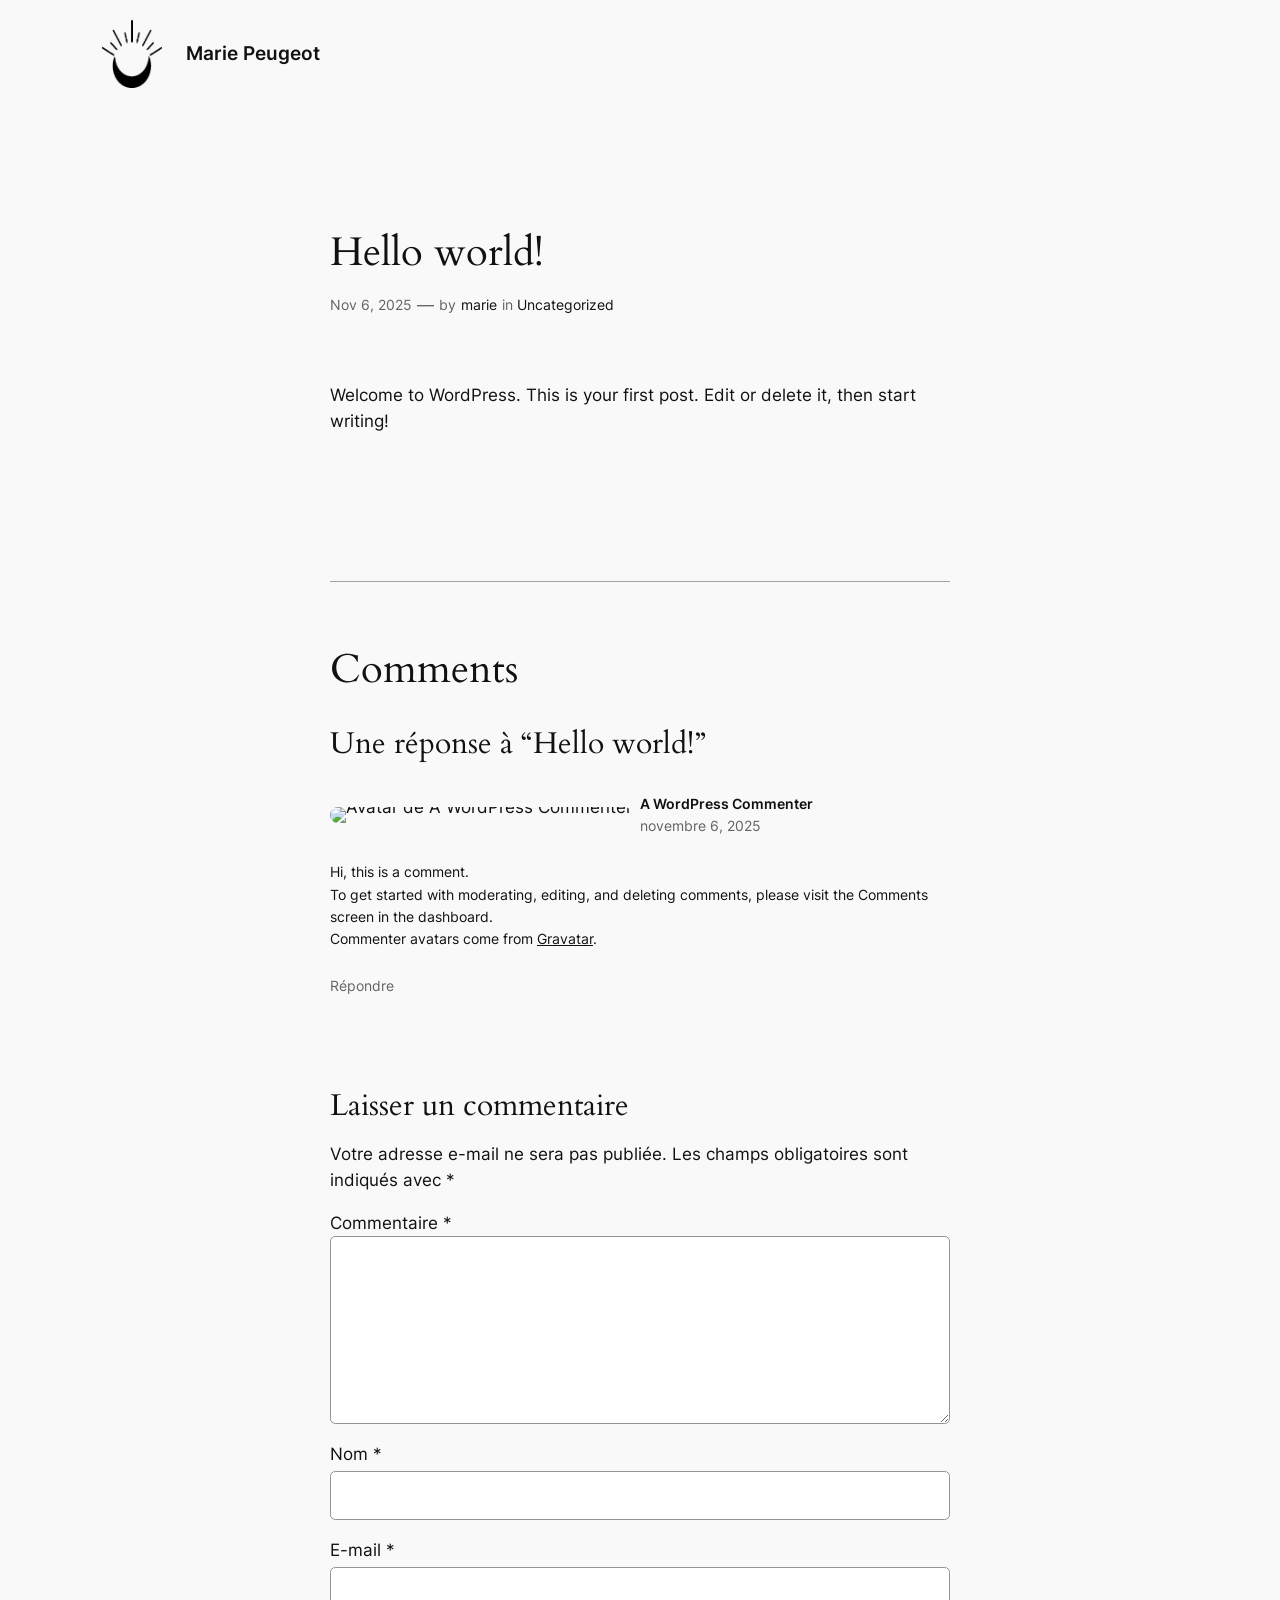
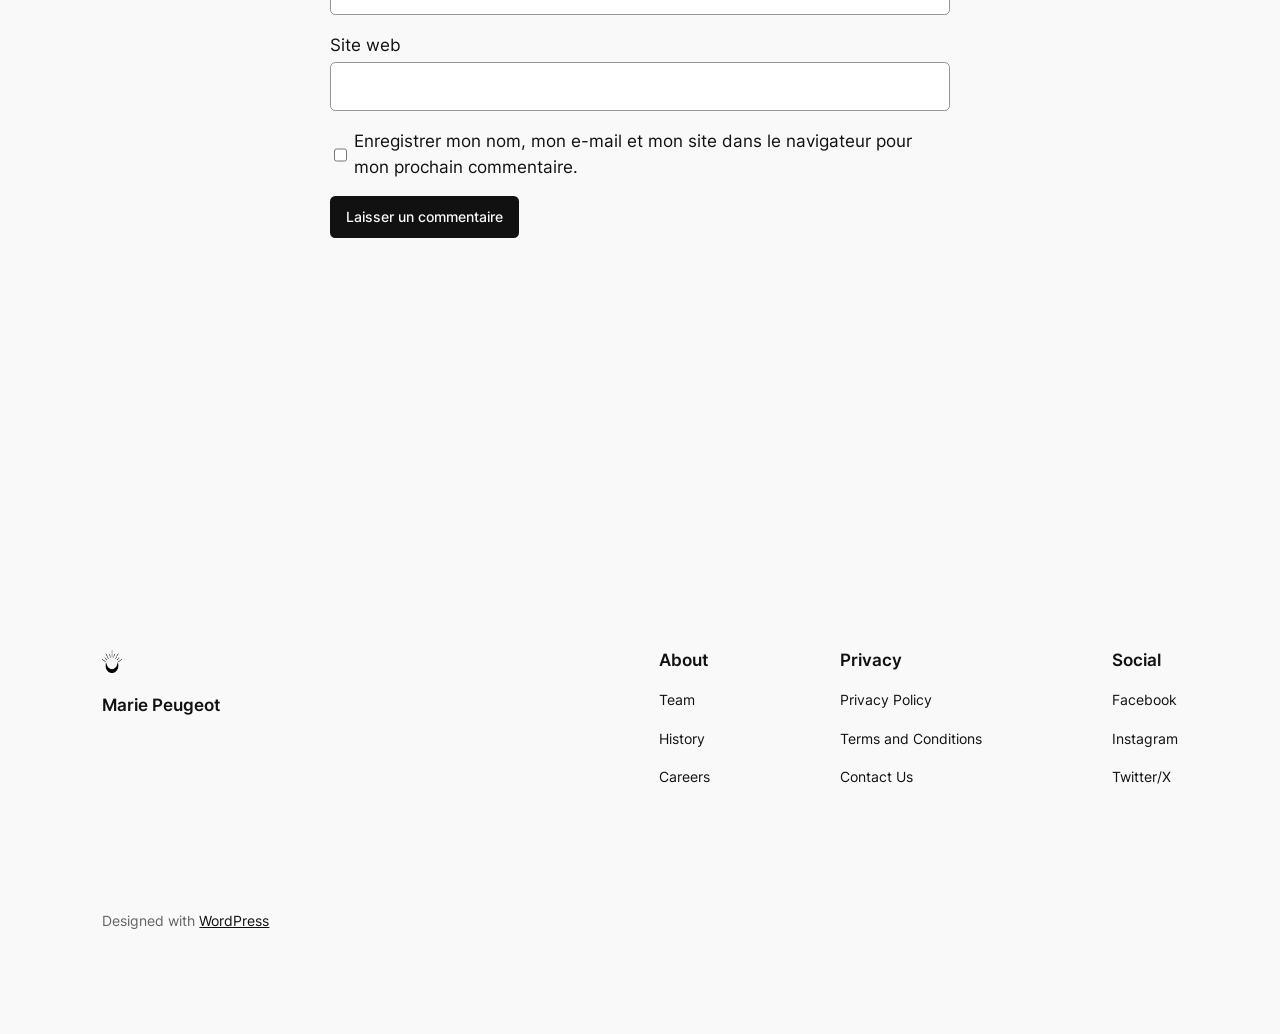
==== commit e7208ae8: "Demo landing page" ====
--- a/hello-world/index.html
+++ b/hello-world/index.html
@@ -286,7 +286,7 @@
 						<div class="wp-block-navigation__responsive-dialog" data-wp-bind--aria-modal="state.ariaModal" data-wp-bind--aria-label="state.ariaLabel" data-wp-bind--role="state.roleAttribute">
 							<button aria-label="Fermer le menu" class="wp-block-navigation__responsive-container-close" data-wp-on-async--click="actions.closeMenuOnClick"><svg xmlns="http://www.w3.org/2000/svg" viewbox="0 0 24 24" width="24" height="24" aria-hidden="true" focusable="false"><path d="m13.06 12 6.47-6.47-1.06-1.06L12 10.94 5.53 4.47 4.47 5.53 10.94 12l-6.47 6.47 1.06 1.06L12 13.06l6.47 6.47 1.06-1.06L13.06 12Z"></path></svg></button>
 							<div class="wp-block-navigation__responsive-container-content" data-wp-watch="callbacks.focusFirstElement" id="modal-1-content">
-								<ul class="wp-block-navigation__container is-responsive items-justified-right wp-block-navigation"><li class=" wp-block-navigation-item wp-block-navigation-link"><a class="wp-block-navigation-item__content" href="https://adrianruizmora.github.io/sample-page/"><span class="wp-block-navigation-item__label">Sample Page</span></a></li><li class=" wp-block-navigation-item wp-block-navigation-link"><a class="wp-block-navigation-item__content" href="https://adrianruizmora.github.io/page-2/"><span class="wp-block-navigation-item__label">Page 2</span></a></li></ul>
+								
 							</div>
 						</div>
 					</div>
